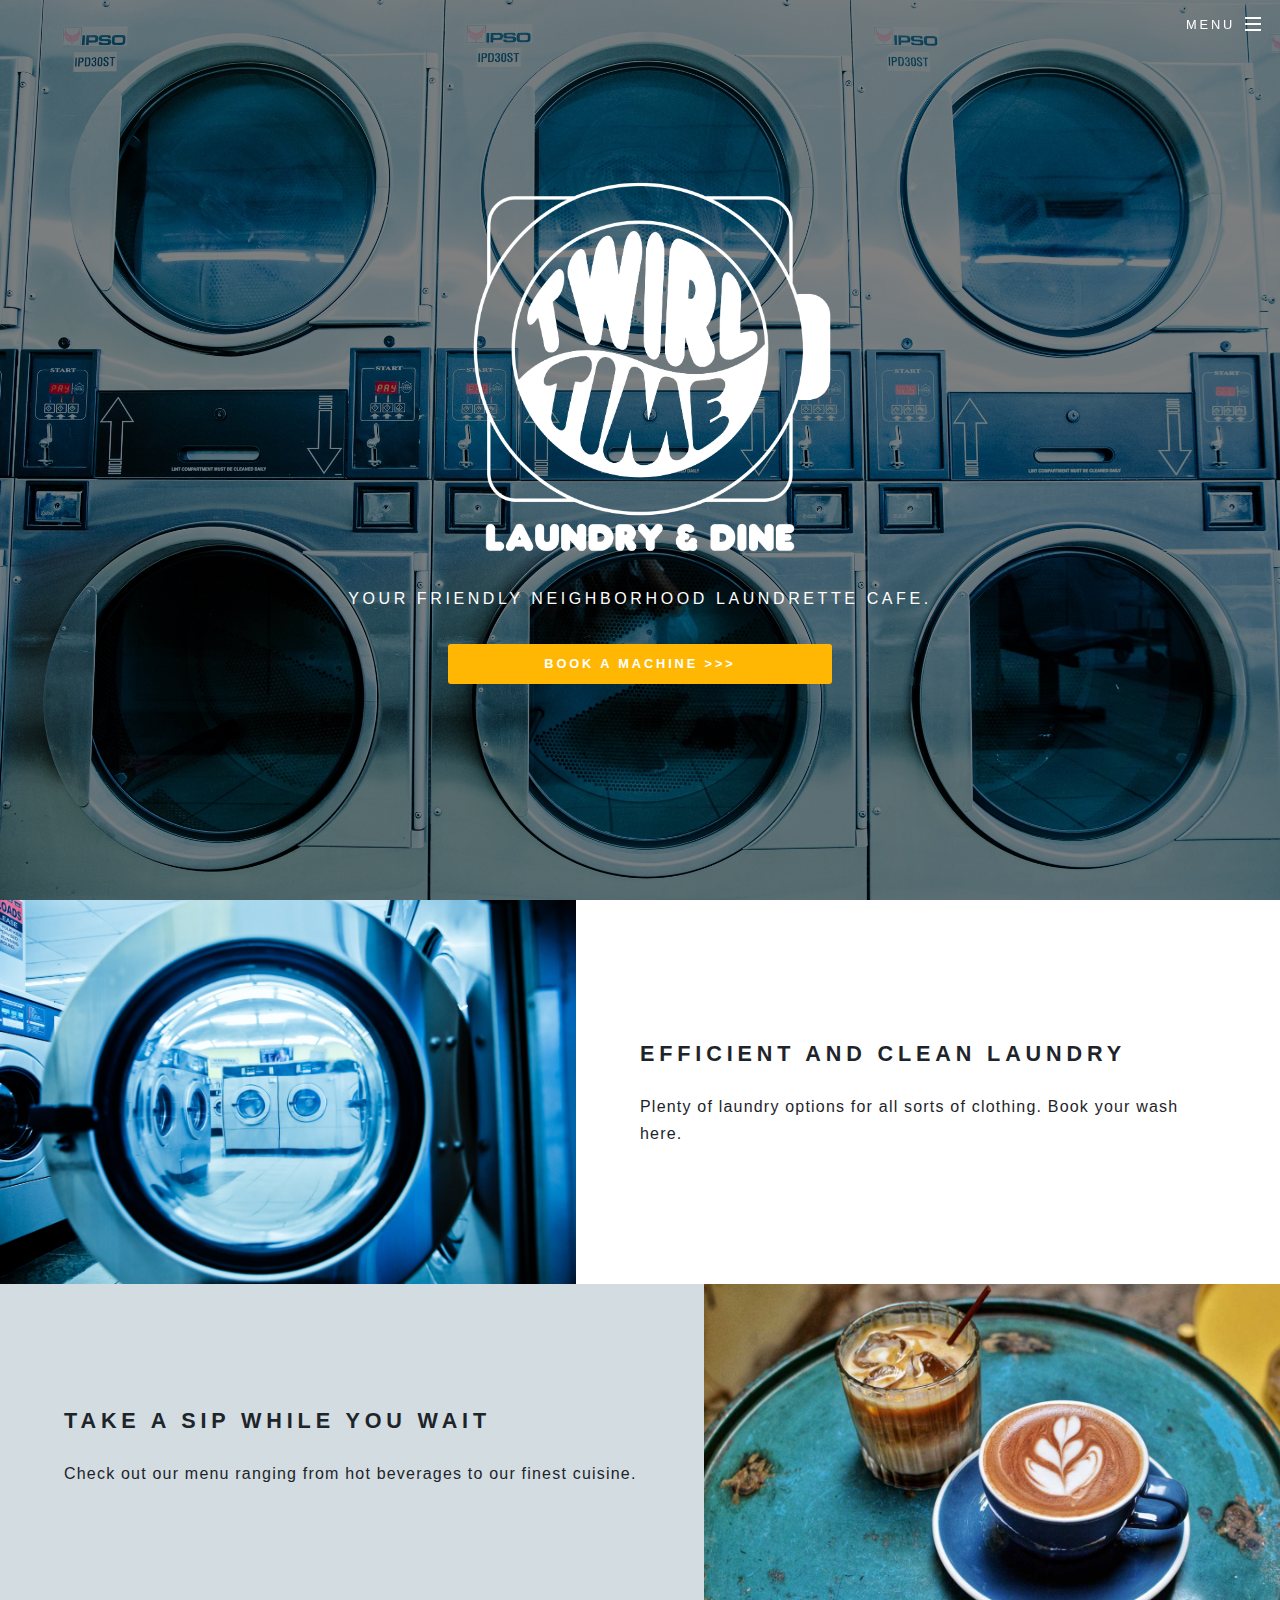
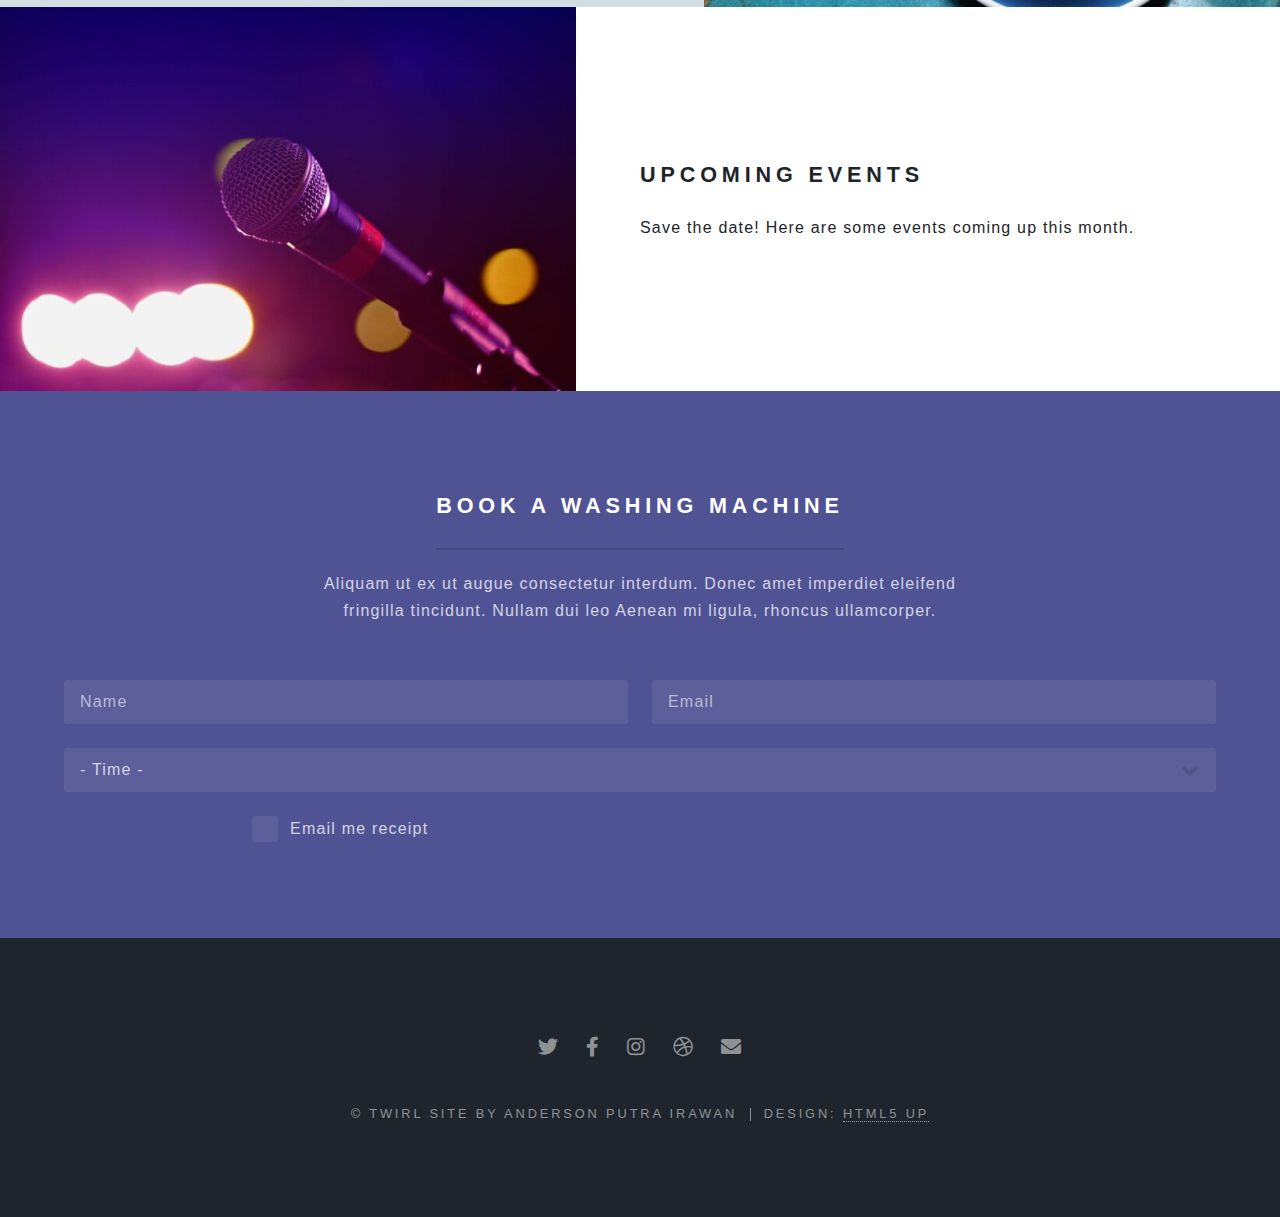
==== index.html @ 22386a46 "update 28 feb" ====
<!DOCTYPE HTML>
<!--
	Spectral by HTML5 UP
	html5up.net | @ajlkn
	Free for personal and commercial use under the CCA 3.0 license (html5up.net/license)
-->
<html>
	<head>
		<title>Twirl Time</title>
		<meta charset="utf-8" />
		<meta name="viewport" content="width=device-width, initial-scale=1, user-scalable=no" />
		<link rel="stylesheet" href="assets/css/main.css" />
		<noscript><link rel="stylesheet" href="assets/css/noscript.css" /></noscript>
	</head>
	<body class="landing is-preload">

		<!-- Page Wrapper -->
			<div id="page-wrapper">
				<!-- Header -->
					<header id="header" class="alt">
						<h1><a href="index.html">Twirl Time</a></h1>
						<nav id="nav">
							<ul>
								<li class="special">
									<a href="#menu" class="menuToggle"><span>Menu</span></a>
									<div id="menu">
										<ul>
											<li><a href="index.html">Home</a></li>
											<li><a href="generic.html">Generic</a></li>
											<li><a href="elements.html">Elements</a></li>
											<li><a href="#">Sign Up</a></li>
											<li><a href="#">Log In</a></li>
										</ul>
									</div>
								</li>
							</ul>
						</nav>
					</header>

				<!-- Banner -->
					<section id="banner">

						
							<img src="images/WhiteLogo.png" target="blank" width="30%" class="whitelogo">
							<br>
						
						<div class="inner">
							<!-- <h2>Twirl Time</h2> -->
							<p>Your friendly neighborhood laundrette cafe.</p>

							<a href="#" class="button primary fit">Book a Machine >>></a>
							<ul class="actions special">
								
							</ul>
						</div>
						<!--<a href="#one" class="more scrolly">Start Washing!</a>-->
					</section>

				<!-- One -->
					<!--<section id="one" class="wrapper style1 special">
						<div class="inner">
							<header class="major">
								<h2>Arcu aliquet vel lobortis ata nisl<br />
								eget augue amet aliquet nisl cep donec</h2>
								<p>Aliquam ut ex ut augue consectetur interdum. Donec amet imperdiet eleifend<br />
								fringilla tincidunt. Nullam dui leo Aenean mi ligula, rhoncus ullamcorper.</p>
							</header>
							<ul class="icons major">
								<li><span class="icon fa-gem major style1"><span class="label">Lorem</span></span></li>
								<li><span class="icon fa-heart major style2"><span class="label">Ipsum</span></span></li>
								<li><span class="icon solid fa-code major style3"><span class="label">Dolor</span></span></li>
							</ul>
						</div>
					</section>-->

				<!-- Two - Types of Services-->
					<section id="two" class="wrapper alt style2">
						<section class="spotlight">
							<div class="image"><img src="images/laundry_close.jpg" width="30%" height="30%" alt="" /></div><div class="content">
								<h2 class="middle-section">Efficient And Clean Laundry </h2>
								<p class="middle-section">Plenty of laundry options for all sorts of clothing. Book your wash here.</p>
							</div>
						</section>
						<section class="spotlight">
							<div class="image"><img src="images/coffee.jpeg" width="30%" height="30%" alt="" /></div><div class="content">
								<h2 class="middle-section">Take A Sip While You Wait</h2>
								<p class="middle-section">Check out our menu ranging from hot beverages to our finest cuisine.</p>
							</div>
						</section>
						<section class="spotlight">
							<div class="image"><img src="images/upcoming_events.jpeg" alt="" /></div><div class="content">
								<h2 class="middle-section">Upcoming Events</h2>
								<p class="middle-section">Save the date! Here are some events coming up this month.</p>
							</div>
						</section>
					</section>

				<!-- Three -->
					<section id="three" class="wrapper style3 special">
						<div class="inner">
							<header class="major">
								<h2>Book a washing machine</h2>
								<p>Aliquam ut ex ut augue consectetur interdum. Donec amet imperdiet eleifend<br />
								fringilla tincidunt. Nullam dui leo Aenean mi ligula, rhoncus ullamcorper.</p>
							</header>
							<!--<ul class="features">
								<li class="icon fa-paper-plane">
									<h3>Arcu accumsan</h3>
									<p>Augue consectetur sed interdum imperdiet et ipsum. Mauris lorem tincidunt nullam amet leo Aenean ligula consequat consequat.</p>
								</li>
								<li class="icon solid fa-laptop">
									<h3>Ac Augue Eget</h3>
									<p>Augue consectetur sed interdum imperdiet et ipsum. Mauris lorem tincidunt nullam amet leo Aenean ligula consequat consequat.</p>
								</li>
								<li class="icon solid fa-code">
									<h3>Mus Scelerisque</h3>
									<p>Augue consectetur sed interdum imperdiet et ipsum. Mauris lorem tincidunt nullam amet leo Aenean ligula consequat consequat.</p>
								</li>
								<li class="icon solid fa-headphones-alt">
									<h3>Mauris Imperdiet</h3>
									<p>Augue consectetur sed interdum imperdiet et ipsum. Mauris lorem tincidunt nullam amet leo Aenean ligula consequat consequat.</p>
								</li>
								<li class="icon fa-heart">
									<h3>Aenean Primis</h3>
									<p>Augue consectetur sed interdum imperdiet et ipsum. Mauris lorem tincidunt nullam amet leo Aenean ligula consequat consequat.</p>
								</li>
								<li class="icon fa-flag">
									<h3>Tortor Ut</h3>
									<p>Augue consectetur sed interdum imperdiet et ipsum. Mauris lorem tincidunt nullam amet leo Aenean ligula consequat consequat.</p>
								</li>
							</ul>-->

							<form method="post" action="#">
								<div class="row gtr-uniform">
									<div class="col-6 col-12-xsmall">
										<input type="text" name="demo-name" id="demo-name" value="" placeholder="Name" />
									</div>
									<div class="col-6 col-12-xsmall">
										<input type="email" name="demo-email" id="demo-email" value="" placeholder="Email" />
									</div>
									<div class="col-12">
										<select name="demo-category" id="demo-category">
											<option value="">- Time -</option>
											<option value="1">06.00	- 07.00</option>
											<option value="1">07.00	- 08.00</option>
											<option value="1">08.00	- 09.00</option>
											<option value="1">09.00	- 10.00</option>
											<option value="1">10.00	- 11.00</option>
											<option value="1">11.00	- 12.00</option>
											<option value="1">12.00	- 13.00</option>
											<option value="1">13.00	- 14.00</option>
											<option value="1">14.00	- 15.00</option>
											<option value="1">15.00	- 16.00</option>
											<option value="1">16.00	- 17.00</option>
											<option value="1">17.00	- 18.00</option>
										</select>
									</div>
									<div class="col-6 col-12-small">
										<input type="checkbox" id="demo-copy" name="demo-copy">
										<label for="demo-copy">Email me receipt</label>
									</div>
								</div>
							</form>
							

						</div>

						
					</section>

					

				<!-- CTA -->
					<!-- <section id="cta" class="wrapper style4">
						<div class="inner">
							<header>
								<h2>Arcue ut vel commodo</h2>
								<p>Aliquam ut ex ut augue consectetur interdum endrerit imperdiet amet eleifend fringilla.</p>
							</header>
							<ul class="actions stacked">
								<li><a href="#" class="button fit primary">Activate</a></li>
								<li><a href="#" class="button fit">Learn More</a></li>
							</ul>
						</div>
					</section> -->

				<!-- Footer -->
					<footer id="footer">
						<ul class="icons">
							<li><a href="#" class="icon brands fa-twitter"><span class="label">Twitter</span></a></li>
							<li><a href="#" class="icon brands fa-facebook-f"><span class="label">Facebook</span></a></li>
							<li><a href="#" class="icon brands fa-instagram"><span class="label">Instagram</span></a></li>
							<li><a href="#" class="icon brands fa-dribbble"><span class="label">Dribbble</span></a></li>
							<li><a href="#" class="icon solid fa-envelope"><span class="label">Email</span></a></li>
						</ul>
						<ul class="copyright">
							<li>&copy; Twirl Site by Anderson Putra Irawan</li><li>Design: <a href="http://html5up.net">HTML5 UP</a></li>
						</ul>
					</footer>

			</div>

		<!-- Scripts -->
			<script src="assets/js/jquery.min.js"></script>
			<script src="assets/js/jquery.scrollex.min.js"></script>
			<script src="assets/js/jquery.scrolly.min.js"></script>
			<script src="assets/js/browser.min.js"></script>
			<script src="assets/js/breakpoints.min.js"></script>
			<script src="assets/js/util.js"></script>
			<script src="assets/js/main.js"></script>

	</body>
</html>
---- assets/css/main.css ----
@import url(fontawesome-all.min.css);
@import url("https://fonts.googleapis.com/css?family=Open+Sans:400,400italic,600,600italic,800,800italic");

/*
	Spectral by HTML5 UP
	html5up.net | @ajlkn
	Free for personal and commercial use under the CCA 3.0 license (html5up.net/license)
*/

html, body, div, span, applet, object,
iframe, h1, h2, h3, h4, h5, h6, p, blockquote,
pre, a, abbr, acronym, address, big, cite,
code, del, dfn, em, img, ins, kbd, q, s, samp,
small, strike, strong, sub, sup, tt, var, b,
u, i, center, dl, dt, dd, ol, ul, li, fieldset,
form, label, legend, table, caption, tbody,
tfoot, thead, tr, th, td, article, aside,
canvas, details, embed, figure, figcaption,
footer, header, hgroup, menu, nav, output, ruby,
section, summary, time, mark, audio, video {
	margin: 0;
	padding: 0;
	border: 0;
	font-size: 100%;
	font: inherit;
	vertical-align: baseline;}

article, aside, details, figcaption, figure,
footer, header, hgroup, menu, nav, section {
	display: block;}

body {
	line-height: 1;
}

ol, ul {
	list-style: none;
}

blockquote, q {
	quotes: none;
}

	blockquote:before, blockquote:after, q:before, q:after {
		content: '';
		content: none;
	}

table {
	border-collapse: collapse;
	border-spacing: 0;
}

body {
	-webkit-text-size-adjust: none;
}

mark {
	background-color: transparent;
	color: inherit;
}

input::-moz-focus-inner {
	border: 0;
	padding: 0;
}

input, select, textarea {
	-moz-appearance: none;
	-webkit-appearance: none;
	-ms-appearance: none;
	appearance: none;
}

/* Basic */

	@-ms-viewport {
		width: device-width;
	}

	html {
		box-sizing: border-box;
	}

	*, *:before, *:after {
		box-sizing: inherit;
	}

	body {
		background: #2e3842;
	}

		body.is-preload *, body.is-preload *:before, body.is-preload *:after {
			-moz-animation: none !important;
			-webkit-animation: none !important;
			-ms-animation: none !important;
			animation: none !important;
			-moz-transition: none !important;
			-webkit-transition: none !important;
			-ms-transition: none !important;
			transition: none !important;
		}

	@font-face {	
		src: url("../webfonts/Quicksand-Semibold.ttf");
		font-family: MyWebFont;
	}

	body, input, select, textarea {
		color: #fff;
		font-family: MyWebFont, 'Trebuchet MS', 'Lucida Sans Unicode', 'Lucida Grande', 'Lucida Sans', Arial, sans-serif;
		font-size: 15pt;
		font-weight: normal;
    	font-style: normal;
		letter-spacing: 0.075em;
		line-height: 1.65em;
	}

		@media screen and (max-width: 1680px) {

			body, input, select, textarea {
				font-size: 13pt;
			}

		}

		@media screen and (max-width: 1280px) {

			body, input, select, textarea {
				font-size: 12pt;
			}

		}

		@media screen and (max-width: 736px) {

			body, input, select, textarea {
				font-size: 11pt;
				letter-spacing: 0.0375em;
			}

		}

	a {
		-moz-transition: color 0.2s ease, border-bottom-color 0.2s ease;
		-webkit-transition: color 0.2s ease, border-bottom-color 0.2s ease;
		-ms-transition: color 0.2s ease, border-bottom-color 0.2s ease;
		transition: color 0.2s ease, border-bottom-color 0.2s ease;
		border-bottom: dotted 1px;
		color: inherit;
		text-decoration: none;
	}

		a:hover {
			border-bottom-color: transparent;
		}

	strong, b {
		color: #fff;
		font-weight: 600;
	}

	em, i {
		font-style: italic;
	}

	p {
		margin: 0 0 2em 0;
	}

	h1, h2, h3, h4, h5, h6 {
		color: #fff;
		font-weight: 800;
		letter-spacing: 0.225em;
		line-height: 1em;
		margin: 0 0 1em 0;
		text-transform: uppercase;
	}

		h1 a, h2 a, h3 a, h4 a, h5 a, h6 a {
			color: inherit;
			text-decoration: none;
		}

	h2 {
		font-size: 1.35em;
		line-height: 1.75em;
	}

		@media screen and (max-width: 736px) {

			h2 {
				font-size: 1.1em;
				line-height: 1.65em;
			}

		}

	h3 {
		font-size: 1.15em;
		line-height: 1.75em;
	}

		@media screen and (max-width: 736px) {

			h3 {
				font-size: 1em;
				line-height: 1.65em;
			}

		}

	h4 {
		font-size: 1em;
		line-height: 1.5em;
	}

	h5 {
		font-size: 0.8em;
		line-height: 1.5em;
	}

	h6 {
		font-size: 0.7em;
		line-height: 1.5em;
	}

	sub {
		font-size: 0.8em;
		position: relative;
		top: 0.5em;
	}

	sup {
		font-size: 0.8em;
		position: relative;
		top: -0.5em;
	}

	hr {
		border: 0;
		border-bottom: solid 2px #fff;
		margin: 3em 0;
	}

		hr.major {
			margin: 4.5em 0;
		}

	blockquote {
		border-left: solid 4px #fff;
		font-style: italic;
		margin: 0 0 2em 0;
		padding: 0.5em 0 0.5em 2em;
	}

	code {
		background: rgba(144, 144, 144, 0.25);
		border-radius: 3px;
		font-family: "Courier New", monospace;
		font-size: 0.9em;
		letter-spacing: 0;
		margin: 0 0.25em;
		padding: 0.25em 0.65em;
	}

	pre {
		-webkit-overflow-scrolling: touch;
		font-family: "Courier New", monospace;
		font-size: 0.9em;
		margin: 0 0 2em 0;
	}

		pre code {
			display: block;
			line-height: 1.75em;
			padding: 1em 1.5em;
			overflow-x: auto;
		}

	.align-left {
		text-align: left;
	}

	.align-center {
		text-align: center;
	}

	.align-right {
		text-align: right;
	}

/* Row */

	.row {
		display: flex;
		flex-wrap: wrap;
		box-sizing: border-box;
		align-items: stretch;
	}

		.row > * {
			box-sizing: border-box;
		}

		.row.gtr-uniform > * > :last-child {
			margin-bottom: 0;
		}

		.row.aln-left {
			justify-content: flex-start;
		}

		.row.aln-center {
			justify-content: center;
		}

		.row.aln-right {
			justify-content: flex-end;
		}

		.row.aln-top {
			align-items: flex-start;
		}

		.row.aln-middle {
			align-items: center;
		}

		.row.aln-bottom {
			align-items: flex-end;
		}

		.row > .imp {
			order: -1;
		}

		.row > .col-1 {
			width: 8.33333%;
		}

		.row > .off-1 {
			margin-left: 8.33333%;
		}

		.row > .col-2 {
			width: 16.66667%;
		}

		.row > .off-2 {
			margin-left: 16.66667%;
		}

		.row > .col-3 {
			width: 25%;
		}

		.row > .off-3 {
			margin-left: 25%;
		}

		.row > .col-4 {
			width: 33.33333%;
		}

		.row > .off-4 {
			margin-left: 33.33333%;
		}

		.row > .col-5 {
			width: 41.66667%;
		}

		.row > .off-5 {
			margin-left: 41.66667%;
		}

		.row > .col-6 {
			width: 50%;
		}

		.row > .off-6 {
			margin-left: 50%;
		}

		.row > .col-7 {
			width: 58.33333%;
		}

		.row > .off-7 {
			margin-left: 58.33333%;
		}

		.row > .col-8 {
			width: 66.66667%;
		}

		.row > .off-8 {
			margin-left: 66.66667%;
		}

		.row > .col-9 {
			width: 75%;
		}

		.row > .off-9 {
			margin-left: 75%;
		}

		.row > .col-10 {
			width: 83.33333%;
		}

		.row > .off-10 {
			margin-left: 83.33333%;
		}

		.row > .col-11 {
			width: 91.66667%;
		}

		.row > .off-11 {
			margin-left: 91.66667%;
		}

		.row > .col-12 {
			width: 100%;
		}

		.row > .off-12 {
			margin-left: 100%;
		}

		.row.gtr-0 {
			margin-top: 0;
			margin-left: 0em;
		}

			.row.gtr-0 > * {
				padding: 0 0 0 0em;
			}

			.row.gtr-0.gtr-uniform {
				margin-top: 0em;
			}

				.row.gtr-0.gtr-uniform > * {
					padding-top: 0em;
				}

		.row.gtr-25 {
			margin-top: 0;
			margin-left: -0.375em;
		}

			.row.gtr-25 > * {
				padding: 0 0 0 0.375em;
			}

			.row.gtr-25.gtr-uniform {
				margin-top: -0.375em;
			}

				.row.gtr-25.gtr-uniform > * {
					padding-top: 0.375em;
				}

		.row.gtr-50 {
			margin-top: 0;
			margin-left: -0.75em;
		}

			.row.gtr-50 > * {
				padding: 0 0 0 0.75em;
			}

			.row.gtr-50.gtr-uniform {
				margin-top: -0.75em;
			}

				.row.gtr-50.gtr-uniform > * {
					padding-top: 0.75em;
				}

		.row {
			margin-top: 0;
			margin-left: -1.5em;
		}

			.row > * {
				padding: 0 0 0 1.5em;
			}

			.row.gtr-uniform {
				margin-top: -1.5em;
			}

				.row.gtr-uniform > * {
					padding-top: 1.5em;
				}

		.row.gtr-150 {
			margin-top: 0;
			margin-left: -2.25em;
		}

			.row.gtr-150 > * {
				padding: 0 0 0 2.25em;
			}

			.row.gtr-150.gtr-uniform {
				margin-top: -2.25em;
			}

				.row.gtr-150.gtr-uniform > * {
					padding-top: 2.25em;
				}

		.row.gtr-200 {
			margin-top: 0;
			margin-left: -3em;
		}

			.row.gtr-200 > * {
				padding: 0 0 0 3em;
			}

			.row.gtr-200.gtr-uniform {
				margin-top: -3em;
			}

				.row.gtr-200.gtr-uniform > * {
					padding-top: 3em;
				}

		@media screen and (max-width: 1680px) {

			.row {
				display: flex;
				flex-wrap: wrap;
				box-sizing: border-box;
				align-items: stretch;
			}

				.row > * {
					box-sizing: border-box;
				}

				.row.gtr-uniform > * > :last-child {
					margin-bottom: 0;
				}

				.row.aln-left {
					justify-content: flex-start;
				}

				.row.aln-center {
					justify-content: center;
				}

				.row.aln-right {
					justify-content: flex-end;
				}

				.row.aln-top {
					align-items: flex-start;
				}

				.row.aln-middle {
					align-items: center;
				}

				.row.aln-bottom {
					align-items: flex-end;
				}

				.row > .imp-xlarge {
					order: -1;
				}

				.row > .col-1-xlarge {
					width: 8.33333%;
				}

				.row > .off-1-xlarge {
					margin-left: 8.33333%;
				}

				.row > .col-2-xlarge {
					width: 16.66667%;
				}

				.row > .off-2-xlarge {
					margin-left: 16.66667%;
				}

				.row > .col-3-xlarge {
					width: 25%;
				}

				.row > .off-3-xlarge {
					margin-left: 25%;
				}

				.row > .col-4-xlarge {
					width: 33.33333%;
				}

				.row > .off-4-xlarge {
					margin-left: 33.33333%;
				}

				.row > .col-5-xlarge {
					width: 41.66667%;
				}

				.row > .off-5-xlarge {
					margin-left: 41.66667%;
				}

				.row > .col-6-xlarge {
					width: 50%;
				}

				.row > .off-6-xlarge {
					margin-left: 50%;
				}

				.row > .col-7-xlarge {
					width: 58.33333%;
				}

				.row > .off-7-xlarge {
					margin-left: 58.33333%;
				}

				.row > .col-8-xlarge {
					width: 66.66667%;
				}

				.row > .off-8-xlarge {
					margin-left: 66.66667%;
				}

				.row > .col-9-xlarge {
					width: 75%;
				}

				.row > .off-9-xlarge {
					margin-left: 75%;
				}

				.row > .col-10-xlarge {
					width: 83.33333%;
				}

				.row > .off-10-xlarge {
					margin-left: 83.33333%;
				}

				.row > .col-11-xlarge {
					width: 91.66667%;
				}

				.row > .off-11-xlarge {
					margin-left: 91.66667%;
				}

				.row > .col-12-xlarge {
					width: 100%;
				}

				.row > .off-12-xlarge {
					margin-left: 100%;
				}

				.row.gtr-0 {
					margin-top: 0;
					margin-left: 0em;
				}

					.row.gtr-0 > * {
						padding: 0 0 0 0em;
					}

					.row.gtr-0.gtr-uniform {
						margin-top: 0em;
					}

						.row.gtr-0.gtr-uniform > * {
							padding-top: 0em;
						}

				.row.gtr-25 {
					margin-top: 0;
					margin-left: -0.375em;
				}

					.row.gtr-25 > * {
						padding: 0 0 0 0.375em;
					}

					.row.gtr-25.gtr-uniform {
						margin-top: -0.375em;
					}

						.row.gtr-25.gtr-uniform > * {
							padding-top: 0.375em;
						}

				.row.gtr-50 {
					margin-top: 0;
					margin-left: -0.75em;
				}

					.row.gtr-50 > * {
						padding: 0 0 0 0.75em;
					}

					.row.gtr-50.gtr-uniform {
						margin-top: -0.75em;
					}

						.row.gtr-50.gtr-uniform > * {
							padding-top: 0.75em;
						}

				.row {
					margin-top: 0;
					margin-left: -1.5em;
				}

					.row > * {
						padding: 0 0 0 1.5em;
					}

					.row.gtr-uniform {
						margin-top: -1.5em;
					}

						.row.gtr-uniform > * {
							padding-top: 1.5em;
						}

				.row.gtr-150 {
					margin-top: 0;
					margin-left: -2.25em;
				}

					.row.gtr-150 > * {
						padding: 0 0 0 2.25em;
					}

					.row.gtr-150.gtr-uniform {
						margin-top: -2.25em;
					}

						.row.gtr-150.gtr-uniform > * {
							padding-top: 2.25em;
						}

				.row.gtr-200 {
					margin-top: 0;
					margin-left: -3em;
				}

					.row.gtr-200 > * {
						padding: 0 0 0 3em;
					}

					.row.gtr-200.gtr-uniform {
						margin-top: -3em;
					}

						.row.gtr-200.gtr-uniform > * {
							padding-top: 3em;
						}

		}

		@media screen and (max-width: 1280px) {

			.row {
				display: flex;
				flex-wrap: wrap;
				box-sizing: border-box;
				align-items: stretch;
			}

				.row > * {
					box-sizing: border-box;
				}

				.row.gtr-uniform > * > :last-child {
					margin-bottom: 0;
				}

				.row.aln-left {
					justify-content: flex-start;
				}

				.row.aln-center {
					justify-content: center;
				}

				.row.aln-right {
					justify-content: flex-end;
				}

				.row.aln-top {
					align-items: flex-start;
				}

				.row.aln-middle {
					align-items: center;
				}

				.row.aln-bottom {
					align-items: flex-end;
				}

				.row > .imp-large {
					order: -1;
				}

				.row > .col-1-large {
					width: 8.33333%;
				}

				.row > .off-1-large {
					margin-left: 8.33333%;
				}

				.row > .col-2-large {
					width: 16.66667%;
				}

				.row > .off-2-large {
					margin-left: 16.66667%;
				}

				.row > .col-3-large {
					width: 25%;
				}

				.row > .off-3-large {
					margin-left: 25%;
				}

				.row > .col-4-large {
					width: 33.33333%;
				}

				.row > .off-4-large {
					margin-left: 33.33333%;
				}

				.row > .col-5-large {
					width: 41.66667%;
				}

				.row > .off-5-large {
					margin-left: 41.66667%;
				}

				.row > .col-6-large {
					width: 50%;
				}

				.row > .off-6-large {
					margin-left: 50%;
				}

				.row > .col-7-large {
					width: 58.33333%;
				}

				.row > .off-7-large {
					margin-left: 58.33333%;
				}

				.row > .col-8-large {
					width: 66.66667%;
				}

				.row > .off-8-large {
					margin-left: 66.66667%;
				}

				.row > .col-9-large {
					width: 75%;
				}

				.row > .off-9-large {
					margin-left: 75%;
				}

				.row > .col-10-large {
					width: 83.33333%;
				}

				.row > .off-10-large {
					margin-left: 83.33333%;
				}

				.row > .col-11-large {
					width: 91.66667%;
				}

				.row > .off-11-large {
					margin-left: 91.66667%;
				}

				.row > .col-12-large {
					width: 100%;
				}

				.row > .off-12-large {
					margin-left: 100%;
				}

				.row.gtr-0 {
					margin-top: 0;
					margin-left: 0em;
				}

					.row.gtr-0 > * {
						padding: 0 0 0 0em;
					}

					.row.gtr-0.gtr-uniform {
						margin-top: 0em;
					}

						.row.gtr-0.gtr-uniform > * {
							padding-top: 0em;
						}

				.row.gtr-25 {
					margin-top: 0;
					margin-left: -0.375em;
				}

					.row.gtr-25 > * {
						padding: 0 0 0 0.375em;
					}

					.row.gtr-25.gtr-uniform {
						margin-top: -0.375em;
					}

						.row.gtr-25.gtr-uniform > * {
							padding-top: 0.375em;
						}

				.row.gtr-50 {
					margin-top: 0;
					margin-left: -0.75em;
				}

					.row.gtr-50 > * {
						padding: 0 0 0 0.75em;
					}

					.row.gtr-50.gtr-uniform {
						margin-top: -0.75em;
					}

						.row.gtr-50.gtr-uniform > * {
							padding-top: 0.75em;
						}

				.row {
					margin-top: 0;
					margin-left: -1.5em;
				}

					.row > * {
						padding: 0 0 0 1.5em;
					}

					.row.gtr-uniform {
						margin-top: -1.5em;
					}

						.row.gtr-uniform > * {
							padding-top: 1.5em;
						}

				.row.gtr-150 {
					margin-top: 0;
					margin-left: -2.25em;
				}

					.row.gtr-150 > * {
						padding: 0 0 0 2.25em;
					}

					.row.gtr-150.gtr-uniform {
						margin-top: -2.25em;
					}

						.row.gtr-150.gtr-uniform > * {
							padding-top: 2.25em;
						}

				.row.gtr-200 {
					margin-top: 0;
					margin-left: -3em;
				}

					.row.gtr-200 > * {
						padding: 0 0 0 3em;
					}

					.row.gtr-200.gtr-uniform {
						margin-top: -3em;
					}

						.row.gtr-200.gtr-uniform > * {
							padding-top: 3em;
						}

		}

		@media screen and (max-width: 980px) {

			.row {
				display: flex;
				flex-wrap: wrap;
				box-sizing: border-box;
				align-items: stretch;
			}

				.row > * {
					box-sizing: border-box;
				}

				.row.gtr-uniform > * > :last-child {
					margin-bottom: 0;
				}

				.row.aln-left {
					justify-content: flex-start;
				}

				.row.aln-center {
					justify-content: center;
				}

				.row.aln-right {
					justify-content: flex-end;
				}

				.row.aln-top {
					align-items: flex-start;
				}

				.row.aln-middle {
					align-items: center;
				}

				.row.aln-bottom {
					align-items: flex-end;
				}

				.row > .imp-medium {
					order: -1;
				}

				.row > .col-1-medium {
					width: 8.33333%;
				}

				.row > .off-1-medium {
					margin-left: 8.33333%;
				}

				.row > .col-2-medium {
					width: 16.66667%;
				}

				.row > .off-2-medium {
					margin-left: 16.66667%;
				}

				.row > .col-3-medium {
					width: 25%;
				}

				.row > .off-3-medium {
					margin-left: 25%;
				}

				.row > .col-4-medium {
					width: 33.33333%;
				}

				.row > .off-4-medium {
					margin-left: 33.33333%;
				}

				.row > .col-5-medium {
					width: 41.66667%;
				}

				.row > .off-5-medium {
					margin-left: 41.66667%;
				}

				.row > .col-6-medium {
					width: 50%;
				}

				.row > .off-6-medium {
					margin-left: 50%;
				}

				.row > .col-7-medium {
					width: 58.33333%;
				}

				.row > .off-7-medium {
					margin-left: 58.33333%;
				}

				.row > .col-8-medium {
					width: 66.66667%;
				}

				.row > .off-8-medium {
					margin-left: 66.66667%;
				}

				.row > .col-9-medium {
					width: 75%;
				}

				.row > .off-9-medium {
					margin-left: 75%;
				}

				.row > .col-10-medium {
					width: 83.33333%;
				}

				.row > .off-10-medium {
					margin-left: 83.33333%;
				}

				.row > .col-11-medium {
					width: 91.66667%;
				}

				.row > .off-11-medium {
					margin-left: 91.66667%;
				}

				.row > .col-12-medium {
					width: 100%;
				}

				.row > .off-12-medium {
					margin-left: 100%;
				}

				.row.gtr-0 {
					margin-top: 0;
					margin-left: 0em;
				}

					.row.gtr-0 > * {
						padding: 0 0 0 0em;
					}

					.row.gtr-0.gtr-uniform {
						margin-top: 0em;
					}

						.row.gtr-0.gtr-uniform > * {
							padding-top: 0em;
						}

				.row.gtr-25 {
					margin-top: 0;
					margin-left: -0.375em;
				}

					.row.gtr-25 > * {
						padding: 0 0 0 0.375em;
					}

					.row.gtr-25.gtr-uniform {
						margin-top: -0.375em;
					}

						.row.gtr-25.gtr-uniform > * {
							padding-top: 0.375em;
						}

				.row.gtr-50 {
					margin-top: 0;
					margin-left: -0.75em;
				}

					.row.gtr-50 > * {
						padding: 0 0 0 0.75em;
					}

					.row.gtr-50.gtr-uniform {
						margin-top: -0.75em;
					}

						.row.gtr-50.gtr-uniform > * {
							padding-top: 0.75em;
						}

				.row {
					margin-top: 0;
					margin-left: -1.5em;
				}

					.row > * {
						padding: 0 0 0 1.5em;
					}

					.row.gtr-uniform {
						margin-top: -1.5em;
					}

						.row.gtr-uniform > * {
							padding-top: 1.5em;
						}

				.row.gtr-150 {
					margin-top: 0;
					margin-left: -2.25em;
				}

					.row.gtr-150 > * {
						padding: 0 0 0 2.25em;
					}

					.row.gtr-150.gtr-uniform {
						margin-top: -2.25em;
					}

						.row.gtr-150.gtr-uniform > * {
							padding-top: 2.25em;
						}

				.row.gtr-200 {
					margin-top: 0;
					margin-left: -3em;
				}

					.row.gtr-200 > * {
						padding: 0 0 0 3em;
					}

					.row.gtr-200.gtr-uniform {
						margin-top: -3em;
					}

						.row.gtr-200.gtr-uniform > * {
							padding-top: 3em;
						}

		}

		@media screen and (max-width: 736px) {

			.row {
				display: flex;
				flex-wrap: wrap;
				box-sizing: border-box;
				align-items: stretch;
			}

				.row > * {
					box-sizing: border-box;
				}

				.row.gtr-uniform > * > :last-child {
					margin-bottom: 0;
				}

				.row.aln-left {
					justify-content: flex-start;
				}

				.row.aln-center {
					justify-content: center;
				}

				.row.aln-right {
					justify-content: flex-end;
				}

				.row.aln-top {
					align-items: flex-start;
				}

				.row.aln-middle {
					align-items: center;
				}

				.row.aln-bottom {
					align-items: flex-end;
				}

				.row > .imp-small {
					order: -1;
				}

				.row > .col-1-small {
					width: 8.33333%;
				}

				.row > .off-1-small {
					margin-left: 8.33333%;
				}

				.row > .col-2-small {
					width: 16.66667%;
				}

				.row > .off-2-small {
					margin-left: 16.66667%;
				}

				.row > .col-3-small {
					width: 25%;
				}

				.row > .off-3-small {
					margin-left: 25%;
				}

				.row > .col-4-small {
					width: 33.33333%;
				}

				.row > .off-4-small {
					margin-left: 33.33333%;
				}

				.row > .col-5-small {
					width: 41.66667%;
				}

				.row > .off-5-small {
					margin-left: 41.66667%;
				}

				.row > .col-6-small {
					width: 50%;
				}

				.row > .off-6-small {
					margin-left: 50%;
				}

				.row > .col-7-small {
					width: 58.33333%;
				}

				.row > .off-7-small {
					margin-left: 58.33333%;
				}

				.row > .col-8-small {
					width: 66.66667%;
				}

				.row > .off-8-small {
					margin-left: 66.66667%;
				}

				.row > .col-9-small {
					width: 75%;
				}

				.row > .off-9-small {
					margin-left: 75%;
				}

				.row > .col-10-small {
					width: 83.33333%;
				}

				.row > .off-10-small {
					margin-left: 83.33333%;
				}

				.row > .col-11-small {
					width: 91.66667%;
				}

				.row > .off-11-small {
					margin-left: 91.66667%;
				}

				.row > .col-12-small {
					width: 100%;
				}

				.row > .off-12-small {
					margin-left: 100%;
				}

				.row.gtr-0 {
					margin-top: 0;
					margin-left: 0em;
				}

					.row.gtr-0 > * {
						padding: 0 0 0 0em;
					}

					.row.gtr-0.gtr-uniform {
						margin-top: 0em;
					}

						.row.gtr-0.gtr-uniform > * {
							padding-top: 0em;
						}

				.row.gtr-25 {
					margin-top: 0;
					margin-left: -0.375em;
				}

					.row.gtr-25 > * {
						padding: 0 0 0 0.375em;
					}

					.row.gtr-25.gtr-uniform {
						margin-top: -0.375em;
					}

						.row.gtr-25.gtr-uniform > * {
							padding-top: 0.375em;
						}

				.row.gtr-50 {
					margin-top: 0;
					margin-left: -0.75em;
				}

					.row.gtr-50 > * {
						padding: 0 0 0 0.75em;
					}

					.row.gtr-50.gtr-uniform {
						margin-top: -0.75em;
					}

						.row.gtr-50.gtr-uniform > * {
							padding-top: 0.75em;
						}

				.row {
					margin-top: 0;
					margin-left: -1.5em;
				}

					.row > * {
						padding: 0 0 0 1.5em;
					}

					.row.gtr-uniform {
						margin-top: -1.5em;
					}

						.row.gtr-uniform > * {
							padding-top: 1.5em;
						}

				.row.gtr-150 {
					margin-top: 0;
					margin-left: -2.25em;
				}

					.row.gtr-150 > * {
						padding: 0 0 0 2.25em;
					}

					.row.gtr-150.gtr-uniform {
						margin-top: -2.25em;
					}

						.row.gtr-150.gtr-uniform > * {
							padding-top: 2.25em;
						}

				.row.gtr-200 {
					margin-top: 0;
					margin-left: -3em;
				}

					.row.gtr-200 > * {
						padding: 0 0 0 3em;
					}

					.row.gtr-200.gtr-uniform {
						margin-top: -3em;
					}

						.row.gtr-200.gtr-uniform > * {
							padding-top: 3em;
						}

		}

		@media screen and (max-width: 480px) {

			.row {
				display: flex;
				flex-wrap: wrap;
				box-sizing: border-box;
				align-items: stretch;
			}

				.row > * {
					box-sizing: border-box;
				}

				.row.gtr-uniform > * > :last-child {
					margin-bottom: 0;
				}

				.row.aln-left {
					justify-content: flex-start;
				}

				.row.aln-center {
					justify-content: center;
				}

				.row.aln-right {
					justify-content: flex-end;
				}

				.row.aln-top {
					align-items: flex-start;
				}

				.row.aln-middle {
					align-items: center;
				}

				.row.aln-bottom {
					align-items: flex-end;
				}

				.row > .imp-xsmall {
					order: -1;
				}

				.row > .col-1-xsmall {
					width: 8.33333%;
				}

				.row > .off-1-xsmall {
					margin-left: 8.33333%;
				}

				.row > .col-2-xsmall {
					width: 16.66667%;
				}

				.row > .off-2-xsmall {
					margin-left: 16.66667%;
				}

				.row > .col-3-xsmall {
					width: 25%;
				}

				.row > .off-3-xsmall {
					margin-left: 25%;
				}

				.row > .col-4-xsmall {
					width: 33.33333%;
				}

				.row > .off-4-xsmall {
					margin-left: 33.33333%;
				}

				.row > .col-5-xsmall {
					width: 41.66667%;
				}

				.row > .off-5-xsmall {
					margin-left: 41.66667%;
				}

				.row > .col-6-xsmall {
					width: 50%;
				}

				.row > .off-6-xsmall {
					margin-left: 50%;
				}

				.row > .col-7-xsmall {
					width: 58.33333%;
				}

				.row > .off-7-xsmall {
					margin-left: 58.33333%;
				}

				.row > .col-8-xsmall {
					width: 66.66667%;
				}

				.row > .off-8-xsmall {
					margin-left: 66.66667%;
				}

				.row > .col-9-xsmall {
					width: 75%;
				}

				.row > .off-9-xsmall {
					margin-left: 75%;
				}

				.row > .col-10-xsmall {
					width: 83.33333%;
				}

				.row > .off-10-xsmall {
					margin-left: 83.33333%;
				}

				.row > .col-11-xsmall {
					width: 91.66667%;
				}

				.row > .off-11-xsmall {
					margin-left: 91.66667%;
				}

				.row > .col-12-xsmall {
					width: 100%;
				}

				.row > .off-12-xsmall {
					margin-left: 100%;
				}

				.row.gtr-0 {
					margin-top: 0;
					margin-left: 0em;
				}

					.row.gtr-0 > * {
						padding: 0 0 0 0em;
					}

					.row.gtr-0.gtr-uniform {
						margin-top: 0em;
					}

						.row.gtr-0.gtr-uniform > * {
							padding-top: 0em;
						}

				.row.gtr-25 {
					margin-top: 0;
					margin-left: -0.375em;
				}

					.row.gtr-25 > * {
						padding: 0 0 0 0.375em;
					}

					.row.gtr-25.gtr-uniform {
						margin-top: -0.375em;
					}

						.row.gtr-25.gtr-uniform > * {
							padding-top: 0.375em;
						}

				.row.gtr-50 {
					margin-top: 0;
					margin-left: -0.75em;
				}

					.row.gtr-50 > * {
						padding: 0 0 0 0.75em;
					}

					.row.gtr-50.gtr-uniform {
						margin-top: -0.75em;
					}

						.row.gtr-50.gtr-uniform > * {
							padding-top: 0.75em;
						}

				.row {
					margin-top: 0;
					margin-left: -1.5em;
				}

					.row > * {
						padding: 0 0 0 1.5em;
					}

					.row.gtr-uniform {
						margin-top: -1.5em;
					}

						.row.gtr-uniform > * {
							padding-top: 1.5em;
						}

				.row.gtr-150 {
					margin-top: 0;
					margin-left: -2.25em;
				}

					.row.gtr-150 > * {
						padding: 0 0 0 2.25em;
					}

					.row.gtr-150.gtr-uniform {
						margin-top: -2.25em;
					}

						.row.gtr-150.gtr-uniform > * {
							padding-top: 2.25em;
						}

				.row.gtr-200 {
					margin-top: 0;
					margin-left: -3em;
				}

					.row.gtr-200 > * {
						padding: 0 0 0 3em;
					}

					.row.gtr-200.gtr-uniform {
						margin-top: -3em;
					}

						.row.gtr-200.gtr-uniform > * {
							padding-top: 3em;
						}

		}

/* Section/Article */

	section.special, article.special {
		text-align: center;
	}

	header p {
		color: rgba(255, 255, 255, 0.5);
		position: relative;
		top: -0.25em;
	}

	header h3 + p {
		font-size: 1.1em;
	}

	header h4 + p,
	header h5 + p,
	header h6 + p {
		font-size: 0.9em;
	}

	header.major {
		margin: 0 0 3.5em 0;
	}

		header.major h2, header.major h3, header.major h4, header.major h5, header.major h6 {
			border-bottom: solid 2px #fff;
			display: inline-block;
			padding-bottom: 1em;
			position: relative;
		}

			header.major h2:after, header.major h3:after, header.major h4:after, header.major h5:after, header.major h6:after {
				content: '';
				display: block;
				height: 1px;
			}

		header.major p {
			color: #fff;
			top: 0;
		}

		@media screen and (max-width: 736px) {

			header.major {
				margin: 0 0 2em 0;
			}

		}

	@media screen and (max-width: 980px) {

		header br {
			display: none;
		}

	}

/* Form */

	form {
		margin: 0 0 2em 0;
	}

	label {
		color: #fff;
		display: block;
		font-size: 0.9em;
		font-weight: 600;
		margin: 0 0 1em 0;
	}

	input[type="text"],
	input[type="password"],
	input[type="email"],
	select,
	textarea {
		-moz-appearance: none;
		-webkit-appearance: none;
		-ms-appearance: none;
		appearance: none;
		background-color: rgba(144, 144, 144, 0.25);
		border-radius: 3px;
		border: none;
		color: inherit;
		display: block;
		outline: 0;
		padding: 0 1em;
		text-decoration: none;
		width: 100%;
	}

		input[type="text"]:invalid,
		input[type="password"]:invalid,
		input[type="email"]:invalid,
		select:invalid,
		textarea:invalid {
			box-shadow: none;
		}

		input[type="text"]:focus,
		input[type="password"]:focus,
		input[type="email"]:focus,
		select:focus,
		textarea:focus {
			box-shadow: 0 0 0 2px #21b2a6;
		}

	select {
		background-size: 1.25em;
		background-repeat: no-repeat;
		background-position: calc(100% - 1em) center;
		height: 2.75em;
		padding-right: 2.75em;
		text-overflow: ellipsis;
	}

		select:focus::-ms-value {
			background-color: transparent;
		}

		select::-ms-expand {
			display: none;
		}

	input[type="text"],
	input[type="password"],
	input[type="email"],
	select {
		height: 2.75em;
	}

	textarea {
		padding: 0.75em 1em;
	}

	input[type="checkbox"],
	input[type="radio"] {
		-moz-appearance: none;
		-webkit-appearance: none;
		-ms-appearance: none;
		appearance: none;
		display: block;
		float: left;
		margin-right: -2em;
		opacity: 0;
		width: 1em;
		z-index: -1;
	}

		input[type="checkbox"] + label,
		input[type="radio"] + label {
			text-decoration: none;
			color: #fff;
			cursor: pointer;
			display: inline-block;
			font-size: 1em;
			font-weight: 400;
			padding-left: 2.4em;
			padding-right: 0.75em;
			position: relative;
		}

			input[type="checkbox"] + label:before,
			input[type="radio"] + label:before {
				-moz-osx-font-smoothing: grayscale;
				-webkit-font-smoothing: antialiased;
				display: inline-block;
				font-style: normal;
				font-variant: normal;
				text-rendering: auto;
				line-height: 1;
				text-transform: none !important;
				font-family: 'Font Awesome 5 Free';
				font-weight: 900;
			}

			input[type="checkbox"] + label:before,
			input[type="radio"] + label:before {
				background: rgba(144, 144, 144, 0.25);
				border-radius: 3px;
				content: '';
				display: inline-block;
				font-size: 0.8em;
				height: 2.0625em;
				left: 0;
				line-height: 2.0625em;
				position: absolute;
				text-align: center;
				top: 0;
				width: 2.0625em;
			}

		input[type="checkbox"]:checked + label:before,
		input[type="radio"]:checked + label:before {
			background: #2e3842;
			color: #fff;
			content: '\f00c';
		}

		input[type="checkbox"]:focus + label:before,
		input[type="radio"]:focus + label:before {
			box-shadow: 0 0 0 2px #21b2a6;
		}

	input[type="checkbox"] + label:before {
		border-radius: 3px;
	}

	input[type="radio"] + label:before {
		border-radius: 100%;
	}

	::-webkit-input-placeholder {
		color: rgba(255, 255, 255, 0.5) !important;
		opacity: 1.0;
	}

	:-moz-placeholder {
		color: rgba(255, 255, 255, 0.5) !important;
		opacity: 1.0;
	}

	::-moz-placeholder {
		color: rgba(255, 255, 255, 0.5) !important;
		opacity: 1.0;
	}

	:-ms-input-placeholder {
		color: rgba(255, 255, 255, 0.5) !important;
		opacity: 1.0;
	}

/* Box */

	.box {
		border-radius: 3px;
		border: solid 2px #fff;
		margin-bottom: 2em;
		padding: 1.5em;
	}

		.box > :last-child,
		.box > :last-child > :last-child,
		.box > :last-child > :last-child > :last-child {
			margin-bottom: 0;
		}

		.box.alt {
			border: 0;
			border-radius: 0;
			padding: 0;
		}

/* Icon */

	.icon {
		text-decoration: none;
		border-bottom: none;
		position: relative;
	}

		.icon:before {
			-moz-osx-font-smoothing: grayscale;
			-webkit-font-smoothing: antialiased;
			display: inline-block;
			font-style: normal;
			font-variant: normal;
			text-rendering: auto;
			line-height: 1;
			text-transform: none !important;
			font-family: 'Font Awesome 5 Free';
			font-weight: 400;
		}

		.icon > .label {
			display: none;
		}

		.icon:before {
			line-height: inherit;
		}

		.icon.solid:before {
			font-weight: 900;
		}

		.icon.brands:before {
			font-family: 'Font Awesome 5 Brands';
		}

		.icon.major {
			-moz-transform: rotate(-45deg);
			-webkit-transform: rotate(-45deg);
			-ms-transform: rotate(-45deg);
			transform: rotate(-45deg);
			border-radius: 3px;
			border: solid 2px #fff;
			display: inline-block;
			font-size: 1.35em;
			height: calc(3em + 2px);
			line-height: 3em;
			text-align: center;
			width: calc(3em + 2px);
		}

			.icon.major:before {
				-moz-transform: rotate(45deg);
				-webkit-transform: rotate(45deg);
				-ms-transform: rotate(45deg);
				transform: rotate(45deg);
				display: inline-block;
				font-size: 1.5em;
			}

			@media screen and (max-width: 736px) {

				.icon.major {
					font-size: 1em;
				}

			}

		.icon.style1 {
			color: #00ffcc;
		}

		.icon.style2 {
			color: #00f0ff;
		}

		.icon.style3 {
			color: #76ddff;
		}

/* Image */

	.image {
		border-radius: 3px;
		border: 0;
		display: inline-block;
		position: relative;
	}

		.image img {
			border-radius: 3px;
			display: block;
		}

		.image.left {
			float: left;
			margin: 0 2em 2em 0;
			top: 0.25em;
		}

		.image.right {
			float: right;
			margin: 0 0 2em 2em;
			top: 0.25em;
		}

		.image.left, .image.right {
			max-width: 40%;
		}

			.image.left img, .image.right img {
				width: 100%;
			}

		.image.fit {
			display: block;
			margin: 0 0 2em 0;
			width: 100%;
		}

			.image.fit img {
				width: 100%;
			}

/* List */

	ol {
		list-style: decimal;
		margin: 0 0 2em 0;
		padding-left: 1.25em;
	}

		ol li {
			padding-left: 0.25em;
		}

	ul {
		list-style: disc;
		margin: 0 0 2em 0;
		padding-left: 1em;
	}

		ul li {
			padding-left: 0.5em;
		}

		ul.alt {
			list-style: none;
			padding-left: 0;
		}

			ul.alt li {
				border-top: solid 1px #fff;
				padding: 0.5em 0;
			}

				ul.alt li:first-child {
					border-top: 0;
					padding-top: 0;
				}

	dl {
		margin: 0 0 2em 0;
	}

/* Actions */

	ul.actions {
		display: -moz-flex;
		display: -webkit-flex;
		display: -ms-flex;
		display: flex;
		cursor: default;
		list-style: none;
		margin-left: -1em;
		padding-left: 0;
	}

		ul.actions li {
			padding: 0 0 0 1em;
			vertical-align: middle;
		}

		ul.actions.special {
			-moz-justify-content: center;
			-webkit-justify-content: center;
			-ms-justify-content: center;
			justify-content: center;
			width: 100%;
			margin-left: 0;
		}

			ul.actions.special li:first-child {
				padding-left: 0;
			}

		ul.actions.stacked {
			-moz-flex-direction: column;
			-webkit-flex-direction: column;
			-ms-flex-direction: column;
			flex-direction: column;
			margin-left: 0;
		}

			ul.actions.stacked li {
				padding: 1em 0 0 0;
			}

				ul.actions.stacked li:first-child {
					padding-top: 0;
				}

		ul.actions.fit {
			width: calc(100% + 1em);
		}

			ul.actions.fit li {
				-moz-flex-grow: 1;
				-webkit-flex-grow: 1;
				-ms-flex-grow: 1;
				flex-grow: 1;
				-moz-flex-shrink: 1;
				-webkit-flex-shrink: 1;
				-ms-flex-shrink: 1;
				flex-shrink: 1;
				width: 100%;
			}

				ul.actions.fit li > * {
					width: 100%;
				}

			ul.actions.fit.stacked {
				width: 100%;
			}

		@media screen and (max-width: 480px) {

			ul.actions:not(.fixed) {
				-moz-flex-direction: column;
				-webkit-flex-direction: column;
				-ms-flex-direction: column;
				flex-direction: column;
				margin-left: 0;
				width: 100% !important;
			}

				ul.actions:not(.fixed) li {
					-moz-flex-grow: 1;
					-webkit-flex-grow: 1;
					-ms-flex-grow: 1;
					flex-grow: 1;
					-moz-flex-shrink: 1;
					-webkit-flex-shrink: 1;
					-ms-flex-shrink: 1;
					flex-shrink: 1;
					padding: 1em 0 0 0;
					text-align: center;
					width: 100%;
				}

					ul.actions:not(.fixed) li > * {
						width: 100%;
					}

					ul.actions:not(.fixed) li:first-child {
						padding-top: 0;
					}

					ul.actions:not(.fixed) li input[type="submit"],
					ul.actions:not(.fixed) li input[type="reset"],
					ul.actions:not(.fixed) li input[type="button"],
					ul.actions:not(.fixed) li button,
					ul.actions:not(.fixed) li .button {
						width: 100%;
					}

						ul.actions:not(.fixed) li input[type="submit"].icon:before,
						ul.actions:not(.fixed) li input[type="reset"].icon:before,
						ul.actions:not(.fixed) li input[type="button"].icon:before,
						ul.actions:not(.fixed) li button.icon:before,
						ul.actions:not(.fixed) li .button.icon:before {
							margin-left: -0.5em;
						}

		}

/* Icons */

	ul.icons {
		cursor: default;
		list-style: none;
		padding-left: 0;
	}

		ul.icons li {
			display: inline-block;
			padding: 0 1em 0 0;
		}

			ul.icons li:last-child {
				padding-right: 0 !important;
			}

		ul.icons.major {
			padding: 1em 0;
		}

			ul.icons.major li {
				padding-right: 3.5em;
			}

				@media screen and (max-width: 736px) {

					ul.icons.major li {
						padding: 0 1em !important;
					}

				}

/* Table */

	.table-wrapper {
		-webkit-overflow-scrolling: touch;
		overflow-x: auto;
	}

	table {
		margin: 0 0 2em 0;
		width: 100%;
	}

		table tbody tr {
			border: solid 1px #fff;
			border-left: 0;
			border-right: 0;
		}

			table tbody tr:nth-child(2n + 1) {
				background-color: rgba(144, 144, 144, 0.25);
			}

		table td {
			padding: 0.75em 0.75em;
		}

		table th {
			color: #fff;
			font-size: 0.9em;
			font-weight: 600;
			padding: 0 0.75em 0.75em 0.75em;
			text-align: left;
		}

		table thead {
			border-bottom: solid 2px #fff;
		}

		table tfoot {
			border-top: solid 2px #fff;
		}

		table.alt {
			border-collapse: separate;
		}

			table.alt tbody tr td {
				border: solid 1px #fff;
				border-left-width: 0;
				border-top-width: 0;
			}

				table.alt tbody tr td:first-child {
					border-left-width: 1px;
				}

			table.alt tbody tr:first-child td {
				border-top-width: 1px;
			}

			table.alt thead {
				border-bottom: 0;
			}

			table.alt tfoot {
				border-top: 0;
			}

/* Button */

	input[type="submit"],
	input[type="reset"],
	input[type="button"],
	button,
	.button {
		-moz-appearance: none;
		-webkit-appearance: none;
		-ms-appearance: none;
		appearance: none;
		-moz-transition: background-color 0.2s ease-in-out, color 0.2s ease-in-out;
		-webkit-transition: background-color 0.2s ease-in-out, color 0.2s ease-in-out;
		-ms-transition: background-color 0.2s ease-in-out, color 0.2s ease-in-out;
		transition: background-color 0.2s ease-in-out, color 0.2s ease-in-out;
		background-color: transparent;
		border-radius: 3px;
		border: 0;
		box-shadow: inset 0 0 0 2px #fff;
		color: #fff;
		cursor: pointer;
		display: inline-block;
		font-size: 0.8em;
		font-weight: 600;
		height: 3.125em;
		letter-spacing: 0.225em;
		line-height: 3.125em;
		max-width: 30em;
		padding: 0 2.75em;
		text-align: center;
		text-decoration: none;
		text-transform: uppercase;
		white-space: nowrap;
		overflow: hidden;
		text-overflow: ellipsis;
	}

		input[type="submit"]:hover,
		input[type="reset"]:hover,
		input[type="button"]:hover,
		button:hover,
		.button:hover {
			background-color: rgba(144, 144, 144, 0.25);
		}

		input[type="submit"]:active,
		input[type="reset"]:active,
		input[type="button"]:active,
		button:active,
		.button:active {
			background-color: rgba(144, 144, 144, 0.5);
		}

		input[type="submit"].icon:before,
		input[type="reset"].icon:before,
		input[type="button"].icon:before,
		button.icon:before,
		.button.icon:before {
			margin-right: 0.5em;
		}

		input[type="submit"].fit,
		input[type="reset"].fit,
		input[type="button"].fit,
		button.fit,
		.button.fit {
			width: 100%;
		}

		input[type="submit"].small,
		input[type="reset"].small,
		input[type="button"].small,
		button.small,
		.button.small {
			font-size: 0.8em;
		}

		input[type="submit"].large,
		input[type="reset"].large,
		input[type="button"].large,
		button.large,
		.button.large {
			font-size: 1.35em;
		}

		input[type="submit"].primary,
		input[type="reset"].primary,
		input[type="button"].primary,
		button.primary,
		.button.primary {
			background-color: #ffb703;
			box-shadow: none !important;
			color: #ffffff !important;
		}

			input[type="submit"].primary:hover,
			input[type="reset"].primary:hover,
			input[type="button"].primary:hover,
			button.primary:hover,
			.button.primary:hover {
				background-color: #fb8500!important;
			}

			input[type="submit"].primary:active,
			input[type="reset"].primary:active,
			input[type="button"].primary:active,
			button.primary:active,
			.button.primary:active {
				background-color: #eb341c !important;
			}

		input[type="submit"].disabled, input[type="submit"]:disabled,
		input[type="reset"].disabled,
		input[type="reset"]:disabled,
		input[type="button"].disabled,
		input[type="button"]:disabled,
		button.disabled,
		button:disabled,
		.button.disabled,
		.button:disabled {
			pointer-events: none;
			opacity: 0.25;
		}

		@media screen and (max-width: 736px) {

			input[type="submit"],
			input[type="reset"],
			input[type="button"],
			button,
			.button {
				height: 3.75em;
				line-height: 3.75em;
			}

		}

/* Features */

	.features {
		display: -moz-flex;
		display: -webkit-flex;
		display: -ms-flex;
		display: flex;
		-moz-flex-wrap: wrap;
		-webkit-flex-wrap: wrap;
		-ms-flex-wrap: wrap;
		flex-wrap: wrap;
		-moz-justify-content: center;
		-webkit-justify-content: center;
		-ms-justify-content: center;
		justify-content: center;
		list-style: none;
		padding: 0;
		width: 100%;
	}

		.features li {
			padding: 4em 4em 2em 6em ;
			display: block;
			position: relative;
			text-align: left;
			width: 50%;
		}

			.features li:nth-child(1) {
				background-color: rgba(0, 0, 0, 0.035);
			}

			.features li:nth-child(2) {
				background-color: rgba(0, 0, 0, 0.07);
			}

			.features li:nth-child(3) {
				background-color: rgba(0, 0, 0, 0.105);
			}

			.features li:nth-child(4) {
				background-color: rgba(0, 0, 0, 0.14);
			}

			.features li:nth-child(5) {
				background-color: rgba(0, 0, 0, 0.175);
			}

			.features li:nth-child(6) {
				background-color: rgba(0, 0, 0, 0.21);
			}

			.features li:nth-child(7) {
				background-color: rgba(0, 0, 0, 0.245);
			}

			.features li:nth-child(8) {
				background-color: rgba(0, 0, 0, 0.28);
			}

			.features li:nth-child(9) {
				background-color: rgba(0, 0, 0, 0.315);
			}

			.features li:nth-child(10) {
				background-color: rgba(0, 0, 0, 0.35);
			}

			.features li:before {
				display: block;
				color: #00ffcc;
				position: absolute;
				left: 1.75em;
				top: 2.75em;
				font-size: 1.5em;
			}

			.features li:nth-child(1) {
				border-top-left-radius: 3px;
			}

			.features li:nth-child(2) {
				border-top-right-radius: 3px;
			}

			.features li:nth-last-child(1) {
				border-bottom-right-radius: 3px;
			}

			.features li:nth-last-child(2) {
				border-bottom-left-radius: 3px;
			}

			@media screen and (max-width: 980px) {

				.features li {
					padding: 3em 2em 1em 2em ;
					text-align: center;
				}

					.features li:before {
						left: 0;
						margin: 0 0 1em 0;
						position: relative;
						top: 0;
					}

			}

			@media screen and (max-width: 736px) {

				.features li {
					padding: 3em 0 1em 0 ;
					background-color: transparent !important;
					border-top: solid 2px #fff;
					width: 100%;
				}

					.features li:first-child {
						border-top: 0;
					}

			}

/* Spotlight */

	.spotlight {
		-moz-align-items: center;
		-webkit-align-items: center;
		-ms-align-items: center;
		align-items: center;
		display: -moz-flex;
		display: -webkit-flex;
		display: -ms-flex;
		display: flex;
	}

		.spotlight .image {
			-moz-order: 1;
			-webkit-order: 1;
			-ms-order: 1;
			order: 1;
			border-radius: 0;
			width: 40%;
		}

			.spotlight .image img {
				border-radius: 0;
				width: 100%;
			}

		.spotlight .content {
			padding: 2em 4em 0.1em 4em ;
			-moz-order: 2;
			-webkit-order: 2;
			-ms-order: 2;
			order: 2;
			max-width: 48em;
			width: 60%;
		}

		.spotlight:nth-child(2n) {
			-moz-flex-direction: row-reverse;
			-webkit-flex-direction: row-reverse;
			-ms-flex-direction: row-reverse;
			flex-direction: row-reverse;
		}

		.spotlight:nth-child(1) {
			background-color: rgb(255, 255, 255);
		}

		.spotlight:nth-child(2) {
			background-color: rgb(210, 220, 225);
		}

		.spotlight:nth-child(3) {
			background-color: rgb(255, 255, 255);
		}

		.spotlight:nth-child(4) {
			background-color: rgba(0, 0, 0, 0.3);
		}

		.spotlight:nth-child(5) {
			background-color: rgba(0, 0, 0, 0.375);
		}

		.spotlight:nth-child(6) {
			background-color: rgba(0, 0, 0, 0.45);
		}

		.spotlight:nth-child(7) {
			background-color: rgba(0, 0, 0, 0.525);
		}

		.spotlight:nth-child(8) {
			background-color: rgba(0, 0, 0, 0.6);
		}

		.spotlight:nth-child(9) {
			background-color: rgba(0, 0, 0, 0.675);
		}

		.spotlight:nth-child(10) {
			background-color: rgba(0, 0, 0, 0.75);
		}

		@media screen and (max-width: 1280px) {

			.spotlight .image {
				width: 45%;
			}

			.spotlight .content {
				width: 55%;
			}

		}

		@media screen and (max-width: 980px) {

			.spotlight {
				display: block;
			}

				.spotlight br {
					display: none;
				}

				.spotlight .image {
					width: 100%;
				}

				.spotlight .content {
					padding: 4em 3em 2em 3em ;
					max-width: none;
					text-align: center;
					width: 100%;
				}

		}

		@media screen and (max-width: 736px) {

			.spotlight .content {
				padding: 3em 2em 1em 2em ;
			}

		}

/* Wrapper */

	.wrapper {
		padding: 6em 0 4em 0 ;
	}

		.wrapper > .inner {
			width: 60em;
			margin: 0 auto;
		}

			@media screen and (max-width: 1280px) {

				.wrapper > .inner {
					width: 90%;
				}

			}

			@media screen and (max-width: 980px) {

				.wrapper > .inner {
					width: 100%;
				}

			}

		.wrapper.alt {
			padding: 0;
		}

		.wrapper.style1 {
			background-color: #21b2a6;
			color: #c8ece9;
		}

			.wrapper.style1 strong, .wrapper.style1 b {
				color: #ffffff;
			}

			.wrapper.style1 h2, .wrapper.style1 h3, .wrapper.style1 h4, .wrapper.style1 h5, .wrapper.style1 h6 {
				color: #ffffff;
			}

			.wrapper.style1 hr {
				border-color: rgba(0, 0, 0, 0.125);
			}

			.wrapper.style1 blockquote {
				border-color: rgba(0, 0, 0, 0.125);
			}

			.wrapper.style1 code {
				background: rgba(255, 255, 255, 0.075);
			}

			.wrapper.style1 header p {
				color: #a6e0db;
			}

			.wrapper.style1 header.major h2, .wrapper.style1 header.major h3, .wrapper.style1 header.major h4, .wrapper.style1 header.major h5, .wrapper.style1 header.major h6 {
				border-color: rgba(0, 0, 0, 0.125);
			}

			.wrapper.style1 header.major p {
				color: #c8ece9;
			}

			.wrapper.style1 label {
				color: #ffffff;
			}

			.wrapper.style1 input[type="text"],
			.wrapper.style1 input[type="password"],
			.wrapper.style1 input[type="email"],
			.wrapper.style1 select,
			.wrapper.style1 textarea {
				background-color: rgba(255, 255, 255, 0.075);
			}

			.wrapper.style1 select {
				background-image: url("data:image/svg+xml;charset=utf8,%3Csvg xmlns='http://www.w3.org/2000/svg' width='40' height='40' preserveAspectRatio='none' viewBox='0 0 40 40'%3E%3Cpath d='M9.4,12.3l10.4,10.4l10.4-10.4c0.2-0.2,0.5-0.4,0.9-0.4c0.3,0,0.6,0.1,0.9,0.4l3.3,3.3c0.2,0.2,0.4,0.5,0.4,0.9 c0,0.4-0.1,0.6-0.4,0.9L20.7,31.9c-0.2,0.2-0.5,0.4-0.9,0.4c-0.3,0-0.6-0.1-0.9-0.4L4.3,17.3c-0.2-0.2-0.4-0.5-0.4-0.9 c0-0.4,0.1-0.6,0.4-0.9l3.3-3.3c0.2-0.2,0.5-0.4,0.9-0.4S9.1,12.1,9.4,12.3z' fill='rgba(0, 0, 0, 0.125)' /%3E%3C/svg%3E");
			}

				.wrapper.style1 select option {
					color: #ffffff;
					background: #21b2a6;
				}

			.wrapper.style1 input[type="checkbox"] + label,
			.wrapper.style1 input[type="radio"] + label {
				color: #c8ece9;
			}

				.wrapper.style1 input[type="checkbox"] + label:before,
				.wrapper.style1 input[type="radio"] + label:before {
					background: rgba(255, 255, 255, 0.075);
				}

			.wrapper.style1 input[type="checkbox"]:checked + label:before,
			.wrapper.style1 input[type="radio"]:checked + label:before {
				background: #ffffff;
				color: #21b2a6;
			}

			.wrapper.style1 ::-webkit-input-placeholder {
				color: #a6e0db !important;
			}

			.wrapper.style1 :-moz-placeholder {
				color: #a6e0db !important;
			}

			.wrapper.style1 ::-moz-placeholder {
				color: #a6e0db !important;
			}

			.wrapper.style1 :-ms-input-placeholder {
				color: #a6e0db !important;
			}

			.wrapper.style1 .formerize-placeholder {
				color: #a6e0db !important;
			}

			.wrapper.style1 .icon.major {
				border-color: rgba(0, 0, 0, 0.125);
			}

			.wrapper.style1 ul.alt li {
				border-color: rgba(0, 0, 0, 0.125);
			}

			.wrapper.style1 table tbody tr {
				border-color: rgba(0, 0, 0, 0.125);
			}

				.wrapper.style1 table tbody tr:nth-child(2n + 1) {
					background-color: rgba(255, 255, 255, 0.075);
				}

			.wrapper.style1 table th {
				color: #ffffff;
			}

			.wrapper.style1 table thead {
				border-color: rgba(0, 0, 0, 0.125);
			}

			.wrapper.style1 table tfoot {
				border-color: rgba(0, 0, 0, 0.125);
			}

			.wrapper.style1 table.alt tbody tr td {
				border-color: rgba(0, 0, 0, 0.125);
			}

			.wrapper.style1 input[type="submit"],
			.wrapper.style1 input[type="reset"],
			.wrapper.style1 input[type="button"],
			.wrapper.style1 button,
			.wrapper.style1 .button {
				box-shadow: inset 0 0 0 2px rgba(0, 0, 0, 0.125);
				color: #ffffff;
			}

				.wrapper.style1 input[type="submit"]:hover,
				.wrapper.style1 input[type="reset"]:hover,
				.wrapper.style1 input[type="button"]:hover,
				.wrapper.style1 button:hover,
				.wrapper.style1 .button:hover {
					background-color: rgba(255, 255, 255, 0.075);
				}

				.wrapper.style1 input[type="submit"]:active,
				.wrapper.style1 input[type="reset"]:active,
				.wrapper.style1 input[type="button"]:active,
				.wrapper.style1 button:active,
				.wrapper.style1 .button:active {
					background-color: rgba(255, 255, 255, 0.2);
				}

			@media screen and (max-width: 736px) {

				.wrapper.style1 .features li {
					border-top-color: rgba(0, 0, 0, 0.125);
				}

			}

		.wrapper.style2 {
			background-color: #2e3842;
		}

		.wrapper.style3 {
			background-color: #505393;
			color: #d3d4e4;
		}

			.wrapper.style3 strong, .wrapper.style3 b {
				color: #ffffff;
			}

			.wrapper.style3 h2, .wrapper.style3 h3, .wrapper.style3 h4, .wrapper.style3 h5, .wrapper.style3 h6 {
				color: #ffffff;
			}

			.wrapper.style3 hr {
				border-color: rgba(0, 0, 0, 0.125);
			}

			.wrapper.style3 blockquote {
				border-color: rgba(0, 0, 0, 0.125);
			}

			.wrapper.style3 code {
				background: rgba(255, 255, 255, 0.075);
			}

			.wrapper.style3 header p {
				color: #b9bad4;
			}

			.wrapper.style3 header.major h2, .wrapper.style3 header.major h3, .wrapper.style3 header.major h4, .wrapper.style3 header.major h5, .wrapper.style3 header.major h6 {
				border-color: rgba(0, 0, 0, 0.125);
			}

			.wrapper.style3 header.major p {
				color: #d3d4e4;
			}

			.wrapper.style3 label {
				color: #ffffff;
			}

			.wrapper.style3 input[type="text"],
			.wrapper.style3 input[type="password"],
			.wrapper.style3 input[type="email"],
			.wrapper.style3 select,
			.wrapper.style3 textarea {
				background-color: rgba(255, 255, 255, 0.075);
			}

			.wrapper.style3 select {
				background-image: url("data:image/svg+xml;charset=utf8,%3Csvg xmlns='http://www.w3.org/2000/svg' width='40' height='40' preserveAspectRatio='none' viewBox='0 0 40 40'%3E%3Cpath d='M9.4,12.3l10.4,10.4l10.4-10.4c0.2-0.2,0.5-0.4,0.9-0.4c0.3,0,0.6,0.1,0.9,0.4l3.3,3.3c0.2,0.2,0.4,0.5,0.4,0.9 c0,0.4-0.1,0.6-0.4,0.9L20.7,31.9c-0.2,0.2-0.5,0.4-0.9,0.4c-0.3,0-0.6-0.1-0.9-0.4L4.3,17.3c-0.2-0.2-0.4-0.5-0.4-0.9 c0-0.4,0.1-0.6,0.4-0.9l3.3-3.3c0.2-0.2,0.5-0.4,0.9-0.4S9.1,12.1,9.4,12.3z' fill='rgba(0, 0, 0, 0.125)' /%3E%3C/svg%3E");
			}

				.wrapper.style3 select option {
					color: #ffffff;
					background: #505393;
				}

			.wrapper.style3 input[type="checkbox"] + label,
			.wrapper.style3 input[type="radio"] + label {
				color: #d3d4e4;
			}

				.wrapper.style3 input[type="checkbox"] + label:before,
				.wrapper.style3 input[type="radio"] + label:before {
					background: rgba(255, 255, 255, 0.075);
				}

			.wrapper.style3 input[type="checkbox"]:checked + label:before,
			.wrapper.style3 input[type="radio"]:checked + label:before {
				background: #ffffff;
				color: #505393;
			}

			.wrapper.style3 ::-webkit-input-placeholder {
				color: #b9bad4 !important;
			}

			.wrapper.style3 :-moz-placeholder {
				color: #b9bad4 !important;
			}

			.wrapper.style3 ::-moz-placeholder {
				color: #b9bad4 !important;
			}

			.wrapper.style3 :-ms-input-placeholder {
				color: #b9bad4 !important;
			}

			.wrapper.style3 .formerize-placeholder {
				color: #b9bad4 !important;
			}

			.wrapper.style3 .icon.major {
				border-color: rgba(0, 0, 0, 0.125);
			}

			.wrapper.style3 ul.alt li {
				border-color: rgba(0, 0, 0, 0.125);
			}

			.wrapper.style3 table tbody tr {
				border-color: rgba(0, 0, 0, 0.125);
			}

				.wrapper.style3 table tbody tr:nth-child(2n + 1) {
					background-color: rgba(255, 255, 255, 0.075);
				}

			.wrapper.style3 table th {
				color: #ffffff;
			}

			.wrapper.style3 table thead {
				border-color: rgba(0, 0, 0, 0.125);
			}

			.wrapper.style3 table tfoot {
				border-color: rgba(0, 0, 0, 0.125);
			}

			.wrapper.style3 table.alt tbody tr td {
				border-color: rgba(0, 0, 0, 0.125);
			}

			.wrapper.style3 input[type="submit"],
			.wrapper.style3 input[type="reset"],
			.wrapper.style3 input[type="button"],
			.wrapper.style3 button,
			.wrapper.style3 .button {
				box-shadow: inset 0 0 0 2px rgba(0, 0, 0, 0.125);
				color: #ffffff;
			}

				.wrapper.style3 input[type="submit"]:hover,
				.wrapper.style3 input[type="reset"]:hover,
				.wrapper.style3 input[type="button"]:hover,
				.wrapper.style3 button:hover,
				.wrapper.style3 .button:hover {
					background-color: rgba(255, 255, 255, 0.075);
				}

				.wrapper.style3 input[type="submit"]:active,
				.wrapper.style3 input[type="reset"]:active,
				.wrapper.style3 input[type="button"]:active,
				.wrapper.style3 button:active,
				.wrapper.style3 .button:active {
					background-color: rgba(255, 255, 255, 0.2);
				}

			@media screen and (max-width: 736px) {

				.wrapper.style3 .features li {
					border-top-color: rgba(0, 0, 0, 0.125);
				}

			}

		.wrapper.style4 {
			background-color: transparent;
		}

		.wrapper.style5 {
			background-color: #ffffff;
			color: #4E4852;
		}

			.wrapper.style5 strong, .wrapper.style5 b {
				color: #2E3842;
			}

			.wrapper.style5 h2, .wrapper.style5 h3, .wrapper.style5 h4, .wrapper.style5 h5, .wrapper.style5 h6 {
				color: #2E3842;
			}

			.wrapper.style5 hr {
				border-color: #dfdfdf;
			}

			.wrapper.style5 blockquote {
				border-color: #dfdfdf;
			}

			.wrapper.style5 code {
				background: rgba(0, 0, 0, 0.0375);
			}

			.wrapper.style5 header p {
				color: #8E8892;
			}

			.wrapper.style5 header.major h2, .wrapper.style5 header.major h3, .wrapper.style5 header.major h4, .wrapper.style5 header.major h5, .wrapper.style5 header.major h6 {
				border-color: #dfdfdf;
			}

			.wrapper.style5 header.major p {
				color: #4E4852;
			}

			.wrapper.style5 label {
				color: #2E3842;
			}

			.wrapper.style5 input[type="text"],
			.wrapper.style5 input[type="password"],
			.wrapper.style5 input[type="email"],
			.wrapper.style5 select,
			.wrapper.style5 textarea {
				background-color: rgba(0, 0, 0, 0.0375);
			}

			.wrapper.style5 select {
				background-image: url("data:image/svg+xml;charset=utf8,%3Csvg xmlns='http://www.w3.org/2000/svg' width='40' height='40' preserveAspectRatio='none' viewBox='0 0 40 40'%3E%3Cpath d='M9.4,12.3l10.4,10.4l10.4-10.4c0.2-0.2,0.5-0.4,0.9-0.4c0.3,0,0.6,0.1,0.9,0.4l3.3,3.3c0.2,0.2,0.4,0.5,0.4,0.9 c0,0.4-0.1,0.6-0.4,0.9L20.7,31.9c-0.2,0.2-0.5,0.4-0.9,0.4c-0.3,0-0.6-0.1-0.9-0.4L4.3,17.3c-0.2-0.2-0.4-0.5-0.4-0.9 c0-0.4,0.1-0.6,0.4-0.9l3.3-3.3c0.2-0.2,0.5-0.4,0.9-0.4S9.1,12.1,9.4,12.3z' fill='%23dfdfdf' /%3E%3C/svg%3E");
			}

				.wrapper.style5 select option {
					color: #2E3842;
					background: #ffffff;
				}

			.wrapper.style5 input[type="checkbox"] + label,
			.wrapper.style5 input[type="radio"] + label {
				color: #4E4852;
			}

				.wrapper.style5 input[type="checkbox"] + label:before,
				.wrapper.style5 input[type="radio"] + label:before {
					background: rgba(0, 0, 0, 0.0375);
				}

			.wrapper.style5 input[type="checkbox"]:checked + label:before,
			.wrapper.style5 input[type="radio"]:checked + label:before {
				background: #2E3842;
				color: #ffffff;
			}

			.wrapper.style5 ::-webkit-input-placeholder {
				color: #8E8892 !important;
			}

			.wrapper.style5 :-moz-placeholder {
				color: #8E8892 !important;
			}

			.wrapper.style5 ::-moz-placeholder {
				color: #8E8892 !important;
			}

			.wrapper.style5 :-ms-input-placeholder {
				color: #8E8892 !important;
			}

			.wrapper.style5 .formerize-placeholder {
				color: #8E8892 !important;
			}

			.wrapper.style5 .icon.major {
				border-color: #dfdfdf;
			}

			.wrapper.style5 ul.alt li {
				border-color: #dfdfdf;
			}

			.wrapper.style5 table tbody tr {
				border-color: #dfdfdf;
			}

				.wrapper.style5 table tbody tr:nth-child(2n + 1) {
					background-color: rgba(0, 0, 0, 0.0375);
				}

			.wrapper.style5 table th {
				color: #2E3842;
			}

			.wrapper.style5 table thead {
				border-color: #dfdfdf;
			}

			.wrapper.style5 table tfoot {
				border-color: #dfdfdf;
			}

			.wrapper.style5 table.alt tbody tr td {
				border-color: #dfdfdf;
			}

			.wrapper.style5 input[type="submit"],
			.wrapper.style5 input[type="reset"],
			.wrapper.style5 input[type="button"],
			.wrapper.style5 button,
			.wrapper.style5 .button {
				box-shadow: inset 0 0 0 2px #dfdfdf;
				color: #2E3842;
			}

				.wrapper.style5 input[type="submit"]:hover,
				.wrapper.style5 input[type="reset"]:hover,
				.wrapper.style5 input[type="button"]:hover,
				.wrapper.style5 button:hover,
				.wrapper.style5 .button:hover {
					background-color: rgba(0, 0, 0, 0.0375);
				}

				.wrapper.style5 input[type="submit"]:active,
				.wrapper.style5 input[type="reset"]:active,
				.wrapper.style5 input[type="button"]:active,
				.wrapper.style5 button:active,
				.wrapper.style5 .button:active {
					background-color: rgba(0, 0, 0, 0.1);
				}

			@media screen and (max-width: 736px) {

				.wrapper.style5 .features li {
					border-top-color: #dfdfdf;
				}

			}

		@media screen and (max-width: 980px) {

			.wrapper {
				padding: 4em 3em 2em 3em ;
			}

		}

		@media screen and (max-width: 736px) {

			.wrapper {
				padding: 3em 2em 1em 2em ;
			}

		}

/* Page Wrapper + Menu */

	#page-wrapper {
		-moz-transition: opacity 0.5s ease;
		-webkit-transition: opacity 0.5s ease;
		-ms-transition: opacity 0.5s ease;
		transition: opacity 0.5s ease;
		opacity: 1;
		padding-top: 3em;
	}

		#page-wrapper:before {
			background: rgba(0, 0, 0, 0);
			content: '';
			display: block;
			display: none;
			height: 100%;
			left: 0;
			position: fixed;
			top: 0;
			width: 100%;
			z-index: 10001;
		}

	#menu {
		-moz-transform: translateX(20em);
		-webkit-transform: translateX(20em);
		-ms-transform: translateX(20em);
		transform: translateX(20em);
		-moz-transition: -moz-transform 0.5s ease;
		-webkit-transition: -webkit-transform 0.5s ease;
		-ms-transition: -ms-transform 0.5s ease;
		transition: transform 0.5s ease;
		-webkit-overflow-scrolling: touch;
		background: #21b2a6;
		color: #ffffff;
		height: 100%;
		max-width: 80%;
		overflow-y: auto;
		padding: 3em 2em;
		position: fixed;
		right: 0;
		top: 0;
		width: 20em;
		z-index: 10002;
	}

		#menu ul {
			list-style: none;
			padding: 0;
		}

			#menu ul > li {
				border-top: solid 1px rgba(0, 0, 0, 0.125);
				margin: 0.5em 0 0 0;
				padding: 0.5em 0 0 0;
			}

				#menu ul > li:first-child {
					border-top: 0 !important;
					margin-top: 0 !important;
					padding-top: 0 !important;
				}

				#menu ul > li > a {
					border: 0;
					color: inherit;
					display: block;
					font-size: 0.8em;
					letter-spacing: 0.225em;
					outline: 0;
					text-decoration: none;
					text-transform: uppercase;
				}

					@media screen and (max-width: 736px) {

						#menu ul > li > a {
							line-height: 3em;
						}

					}

		#menu .close {
			background-image: url("images/close.svg");
			background-position: 4.85em 1em;
			background-repeat: no-repeat;
			border: 0;
			cursor: pointer;
			display: block;
			height: 3em;
			position: absolute;
			right: 0;
			top: 0;
			vertical-align: middle;
			width: 7em;
		}

		@media screen and (max-width: 736px) {

			#menu {
				padding: 3em 1.5em;
			}

		}

	body.is-menu-visible #page-wrapper {
		opacity: 0.35;
	}

		body.is-menu-visible #page-wrapper:before {
			display: block;
		}

	body.is-menu-visible #menu {
		-moz-transform: translateX(0);
		-webkit-transform: translateX(0);
		-ms-transform: translateX(0);
		transform: translateX(0);
	}

/* Header */

	#header {
		-moz-transition: background-color 0.2s ease;
		-webkit-transition: background-color 0.2s ease;
		-ms-transition: background-color 0.2s ease;
		transition: background-color 0.2s ease;
		background: #2e3842;
		height: 3em;
		left: 0;
		line-height: 3em;
		position: fixed;
		top: 0;
		width: 100%;
		z-index: 10000;
	}

		#header h1 {
			-moz-transition: opacity 0.2s ease;
			-webkit-transition: opacity 0.2s ease;
			-ms-transition: opacity 0.2s ease;
			transition: opacity 0.2s ease;
			height: inherit;
			left: 1.25em;
			line-height: inherit;
			position: absolute;
			top: 0;
		}

			#header h1 a {
				border: 0;
				display: block;
				height: inherit;
				line-height: inherit;
			}

				@media screen and (max-width: 736px) {

					#header h1 a {
						font-size: 0.8em;
					}

				}

		#header nav {
			height: inherit;
			line-height: inherit;
			position: absolute;
			right: 0;
			top: 0;
		}

			#header nav > ul {
				list-style: none;
				margin: 0;
				padding: 0;
				white-space: nowrap;
			}

				#header nav > ul > li {
					display: inline-block;
					padding: 0;
				}

					#header nav > ul > li > a {
						border: 0;
						color: #fff;
						display: block;
						font-size: 0.8em;
						letter-spacing: 0.225em;
						padding: 0 1.5em;
						text-transform: uppercase;
					}

						#header nav > ul > li > a.menuToggle {
							outline: 0;
							position: relative;
						}

							#header nav > ul > li > a.menuToggle:after {
								background-image: url("images/bars.svg");
								background-position: right center;
								background-repeat: no-repeat;
								content: '';
								display: inline-block;
								height: 3.75em;
								vertical-align: top;
								width: 2em;
							}

							@media screen and (max-width: 736px) {

								#header nav > ul > li > a.menuToggle {
									padding: 0 1.5em;
								}

									#header nav > ul > li > a.menuToggle span {
										display: none;
									}

							}

						@media screen and (max-width: 736px) {

							#header nav > ul > li > a {
								padding: 0 0 0 1.5em;
							}

						}

					#header nav > ul > li:first-child {
						margin-left: 0;
					}

		#header.alt {
			background: transparent;
		}

			#header.alt h1 {
				pointer-events: none;
				opacity: 0;
			}

/* Banner */

	#banner {
		display: -moz-flex;
		display: -webkit-flex;
		display: -ms-flex;
		display: flex;
		-moz-flex-direction: column;
		-webkit-flex-direction: column;
		-ms-flex-direction: column;
		flex-direction: column;
		-moz-justify-content: center;
		-webkit-justify-content: center;
		-ms-justify-content: center;
		justify-content: center;
		cursor: default;
		height: 100vh;
		min-height: 35em;
		overflow: hidden;
		position: relative;
		text-align: center;
	}

		#banner h2 {
			-moz-transform: scale(1);
			-webkit-transform: scale(1);
			-ms-transform: scale(1);
			transform: scale(1);
			-moz-transition: -moz-transform 0.5s ease, opacity 0.5s ease;
			-webkit-transition: -webkit-transform 0.5s ease, opacity 0.5s ease;
			-ms-transition: -ms-transform 0.5s ease, opacity 0.5s ease;
			transition: transform 0.5s ease, opacity 0.5s ease;
			display: inline-block;
			font-size: 1.75em;
			opacity: 1;
			padding: 0.35em 1em;
			position: relative;
			z-index: 1;
		}

			#banner h2:before, #banner h2:after {
				-moz-transition: width 0.85s ease;
				-webkit-transition: width 0.85s ease;
				-ms-transition: width 0.85s ease;
				transition: width 0.85s ease;
				-moz-transition-delay: 0.25s;
				-webkit-transition-delay: 0.25s;
				-ms-transition-delay: 0.25s;
				transition-delay: 0.25s;
				background: #fff;
				content: '';
				display: block;
				height: 2px;
				position: absolute;
				width: 100%;
			}

			#banner h2:before {
				top: 0;
				left: 0;
			}

			#banner h2:after {
				bottom: 0;
				right: 0;
			}

		#banner p {
			letter-spacing: 0.225em;
			text-transform: uppercase;
		}

			#banner p a {
				color: inherit;
			}

		#banner .more {
			-moz-transition: -moz-transform 0.75s ease, opacity 0.75s ease;
			-webkit-transition: -webkit-transform 0.75s ease, opacity 0.75s ease;
			-ms-transition: -ms-transform 0.75s ease, opacity 0.75s ease;
			transition: transform 0.75s ease, opacity 0.75s ease;
			-moz-transition-delay: 3.5s;
			-webkit-transition-delay: 3.5s;
			-ms-transition-delay: 3.5s;
			transition-delay: 3.5s;
			-moz-transform: translateY(0);
			-webkit-transform: translateY(0);
			-ms-transform: translateY(0);
			transform: translateY(0);
			border: none;
			bottom: 0;
			color: inherit;
			font-size: 0.8em;
			height: 8.5em;
			left: 50%;
			letter-spacing: 0.225em;
			margin-left: -8.5em;
			opacity: 1;
			outline: 0;
			padding-left: 0.225em;
			position: absolute;
			text-align: center;
			text-transform: uppercase;
			width: 16em;
			z-index: 1;
		}

			#banner .more:after {
				background-image: url("images/arrow.svg");
				background-position: center;
				background-repeat: no-repeat;
				background-size: contain;
				bottom: 4em;
				content: '';
				display: block;
				height: 1.5em;
				left: 50%;
				margin: 0 0 0 -0.75em;
				position: absolute;
				width: 1.5em;
			}

		#banner:after {
			pointer-events: none;
			-moz-transition: opacity 3s ease-in-out;
			-webkit-transition: opacity 3s ease-in-out;
			-ms-transition: opacity 3s ease-in-out;
			transition: opacity 3s ease-in-out;
			-moz-transition-delay: 1.25s;
			-webkit-transition-delay: 1.25s;
			-ms-transition-delay: 1.25s;
			transition-delay: 1.25s;
			content: '';
			background: #2e3842;
			display: block;
			width: 100%;
			height: 100%;
			position: absolute;
			left: 0;
			top: 0;
			opacity: 0;
		}

		@media screen and (max-width: 736px) {

			#banner {
				padding: 7em 3em 5em 3em ;
				height: auto;
				min-height: 0;
			}

				#banner h2 {
					font-size: 1.25em;
				}

				#banner br {
					display: none;
				}

				#banner .more {
					display: none;
				}

		}

	body.is-preload #banner h2 {
		-moz-transform: scale(0.95);
		-webkit-transform: scale(0.95);
		-ms-transform: scale(0.95);
		transform: scale(0.95);
		opacity: 0;
	}

		body.is-preload #banner h2:before, body.is-preload #banner h2:after {
			width: 0;
		}

	body.is-preload #banner .more {
		-moz-transform: translateY(8.5em);
		-webkit-transform: translateY(8.5em);
		-ms-transform: translateY(8.5em);
		transform: translateY(8.5em);
		opacity: 0;
	}

	body.is-preload #banner:after {
		opacity: 1;
	}

/* CTA */

	#cta .inner {
		display: -moz-flex;
		display: -webkit-flex;
		display: -ms-flex;
		display: flex;
		max-width: 45em;
	}

		#cta .inner header {
			-moz-order: 1;
			-webkit-order: 1;
			-ms-order: 1;
			order: 1;
			padding-right: 3em;
			width: 70%;
		}

			#cta .inner header p {
				color: inherit;
			}

		#cta .inner .actions {
			-moz-order: 2;
			-webkit-order: 2;
			-ms-order: 2;
			order: 2;
			width: 30%;
		}

		@media screen and (max-width: 980px) {

			#cta .inner {
				display: block;
				text-align: center;
			}

				#cta .inner header {
					padding-right: 0;
					width: 100%;
				}

				#cta .inner .actions {
					margin-left: auto;
					margin-right: auto;
					max-width: 20em;
					width: 100%;
				}

		}

		@media screen and (max-width: 736px) {

			#cta .inner .actions {
				max-width: none;
			}

		}

/* Main */

	#main > header {
		padding: 12em 0 10em 0 ;
		background-image: -moz-linear-gradient(top, rgba(0,0,0,0.5), rgba(0,0,0,0.5)), url("../../images/laundrette_background.jpg");
		background-image: -webkit-linear-gradient(top, rgba(0,0,0,0.5), rgba(0,0,0,0.5)), url("../../images/laundrette_background.jpg");
		background-image: -ms-linear-gradient(top, rgba(0,0,0,0.5), rgba(0,0,0,0.5)), url("../../images/laundrette_background.jpg");
		background-image: linear-gradient(top, rgba(0,0,0,0.5), rgba(0,0,0,0.5)), url("../../images/laundrette_background.jpg");
		background-attachment: fixed;
		background-position: center center;
		background-repeat: no-repeat;
		background-size: cover;
		text-align: center;
	}

		#main > header h2 {
			font-size: 1.75em;
			margin: 0 0 0.5em 0;
		}

		#main > header p {
			color: inherit;
			letter-spacing: 0.225em;
			text-transform: uppercase;
			top: 0;
		}

			#main > header p a {
				color: inherit;
			}

		@media screen and (max-width: 1680px) {

			#main > header {
				padding: 10em 0 8em 0 ;
			}

		}

		@media screen and (max-width: 1280px) {

			#main > header {
				padding: 8em 3em 6em 3em ;
			}

		}

		@media screen and (max-width: 980px) {

			#main > header {
				padding: 10em 3em 8em 3em ;
			}

		}

		@media screen and (max-width: 736px) {

			#main > header {
				padding: 5em 3em 3em 3em ;
			}

				#main > header h2 {
					font-size: 1.25em;
					margin: 0 0 1em 0;
				}

		}

	body.is-mobile #main > header {
		background-attachment: scroll;
	}

/* Footer */

	#footer {
		padding: 6em 0 4em 0 ;
		background-color: #1d242a;
		text-align: center;
	}

		#footer .icons {
			font-size: 1.25em;
		}

			#footer .icons a {
				color: rgba(255, 255, 255, 0.5);
			}

				#footer .icons a:hover {
					color: #fff;
				}

		#footer .copyright {
			color: rgba(255, 255, 255, 0.5);
			font-size: 0.8em;
			letter-spacing: 0.225em;
			list-style: none;
			padding: 0;
			text-transform: uppercase;
		}

			#footer .copyright li {
				border-left: solid 1px rgba(255, 255, 255, 0.5);
				display: inline-block;
				line-height: 1em;
				margin-left: 1em;
				padding-left: 1em;
			}

				#footer .copyright li:first-child {
					border-left: 0;
					margin-left: 0;
					padding-left: 0;
				}

				#footer .copyright li a {
					color: inherit;
				}

					#footer .copyright li a:hover {
						color: #fff;
					}

				@media screen and (max-width: 480px) {

					#footer .copyright li {
						border: 0;
						display: block;
						line-height: 1.65em;
						margin: 0;
						padding: 0.5em 0;
					}

				}

		@media screen and (max-width: 980px) {

			#footer {
				padding: 4em 3em 2em 3em ;
			}

		}

		@media screen and (max-width: 736px) {

			#footer {
				padding: 3em 2em 1em 2em ;
			}

		}

/* Landing */

	body.landing #page-wrapper {
		background-image: -moz-linear-gradient(top, rgba(0,0,0,0.5), rgba(0,0,0,0.5)), url("../../images/laundrette_background.jpg");
		background-image: -webkit-linear-gradient(top, rgba(0,0,0,0.5), rgba(0,0,0,0.5)), url("../../images/laundrette_background.jpg");
		background-image: -ms-linear-gradient(top, rgba(0,0,0,0.5), rgba(0,0,0,0.5)), url("../../images/laundrette_background.jpg");
		background-image: linear-gradient(top, rgba(0,0,0,0.5), rgba(0,0,0,0.5)), url("../../images/laundrette_background.jpg");
		background-attachment: fixed;
		background-position: center center;
		background-repeat: no-repeat;
		background-size: cover;
		padding-top: 0;
	}

	body.landing #footer {
		background-color: rgba(29, 36, 42, 0.9);
	}

	body.is-mobile.landing #page-wrapper {
		background: none;
	}

	body.is-mobile.landing #banner,
	body.is-mobile.landing .wrapper.style4 {
		background-image: -moz-linear-gradient(top, rgba(0,0,0,0.5), rgba(0,0,0,0.5)), url("../../images/laundrette_background.jpg");
		background-image: -webkit-linear-gradient(top, rgba(0,0,0,0.5), rgba(0,0,0,0.5)), url("../../images/laundrette_background.jpg");
		background-image: -ms-linear-gradient(top, rgba(0,0,0,0.5), rgba(0,0,0,0.5)), url("../../images/laundrette_background.jpg");
		background-image: linear-gradient(top, rgba(0,0,0,0.5), rgba(0,0,0,0.5)), url("../../images/laundrette_background.jpg");
		background-position: center center;
		background-repeat: no-repeat;
		background-size: cover;
	}

	body.is-mobile.landing #footer {
		background-color: #1d242a;
	}

	.whitelogo {
		display: block;
  		margin-left: auto;
 		margin-right: auto;
 		width: 30%;
	}

	.middle-section {
		color: #1d242a;
	}
---- assets/css/noscript.css ----
/*
	Spectral by HTML5 UP
	html5up.net | @ajlkn
	Free for personal and commercial use under the CCA 3.0 license (html5up.net/license)
*/

/* Banner */

	body.is-preload #banner h2 {
		-moz-transform: none;
		-webkit-transform: none;
		-ms-transform: none;
		transform: none;
		opacity: 1;
	}

		body.is-preload #banner h2:before, body.is-preload #banner h2:after {
			width: 100%;
		}

	body.is-preload #banner .more {
		-moz-transform: none;
		-webkit-transform: none;
		-ms-transform: none;
		transform: none;
		opacity: 1;
	}

	body.is-preload #banner:after {
		opacity: 0;
	}
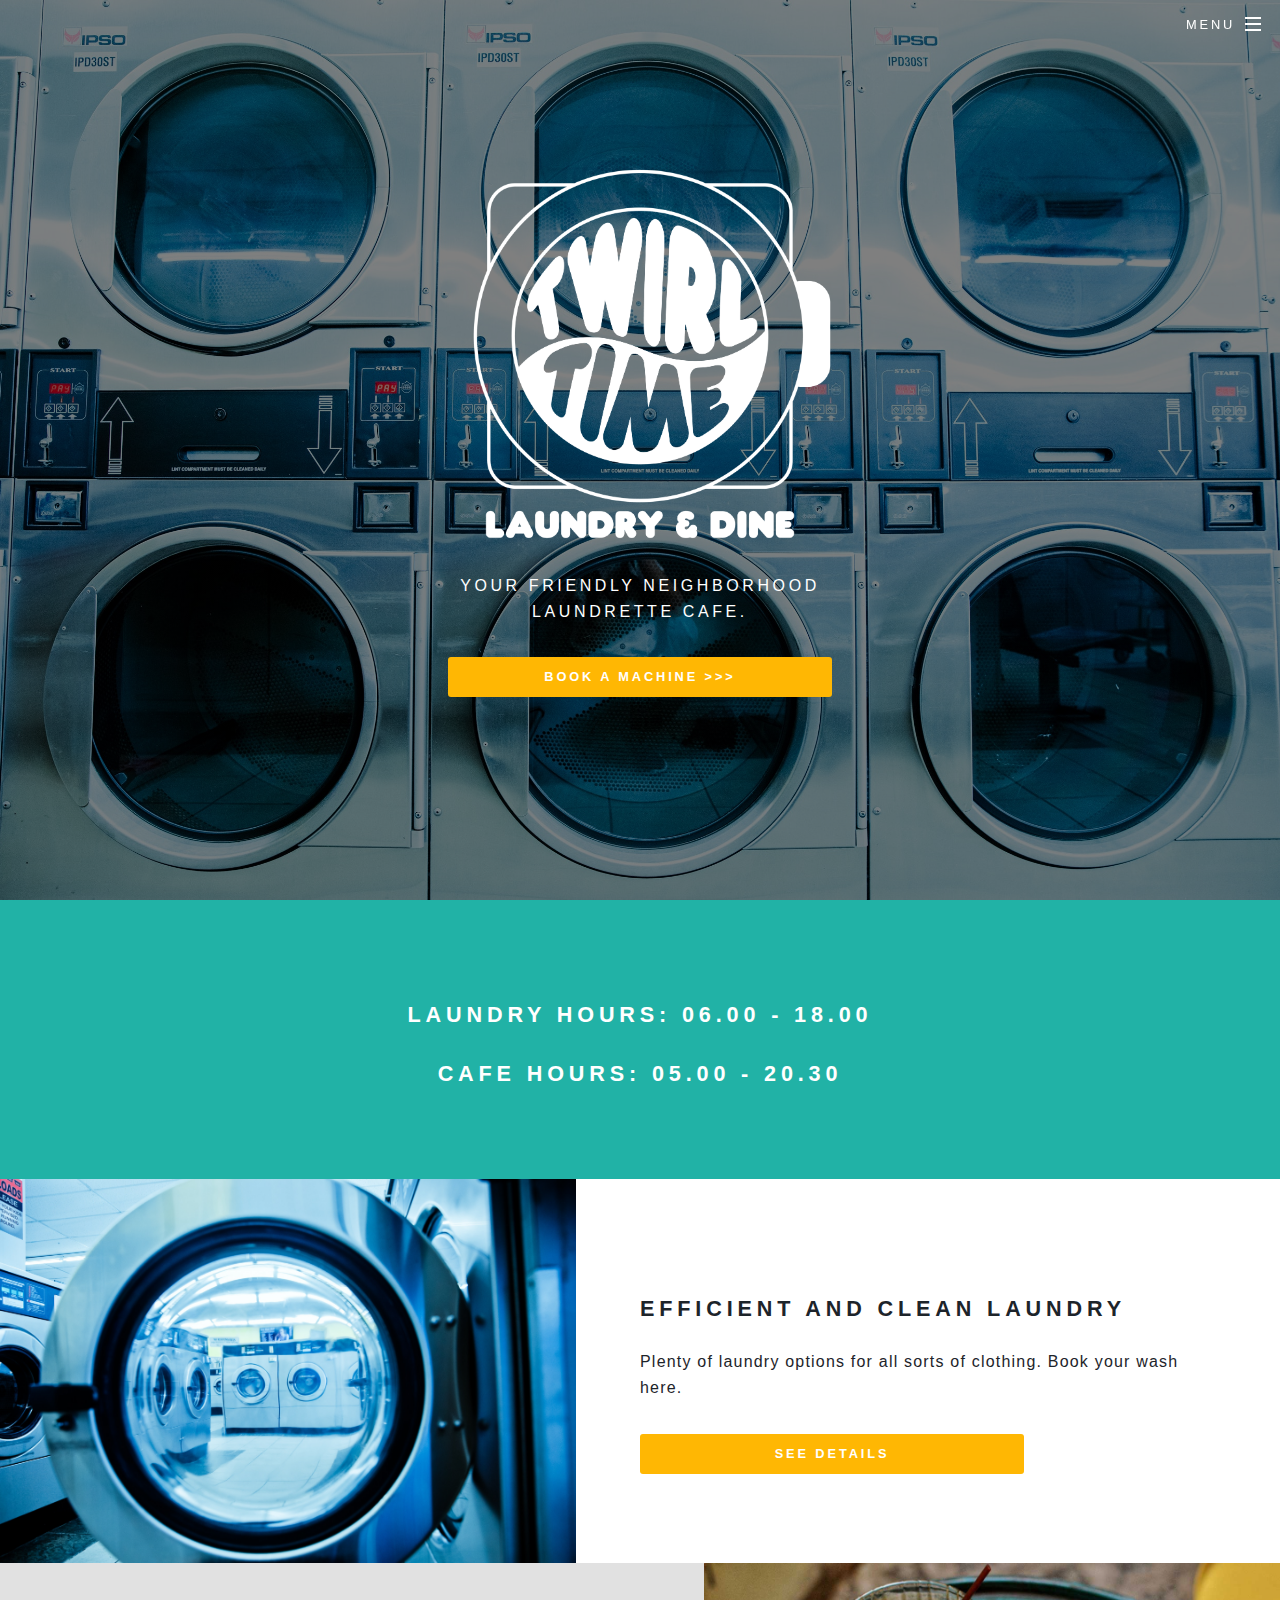
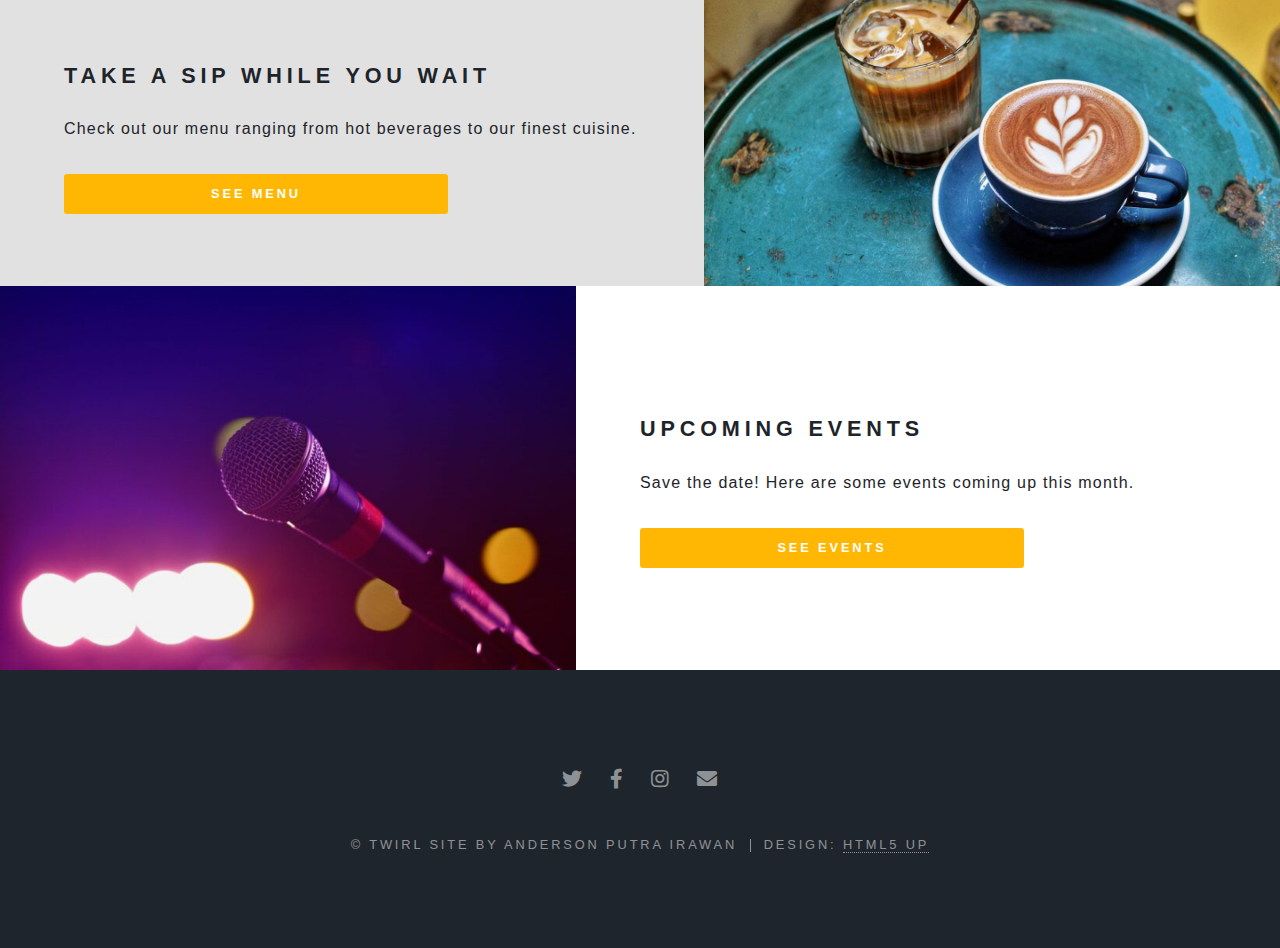
==== commit 34124f37: "update 6th of march" ====
--- a/index.html
+++ b/index.html
@@ -26,7 +26,7 @@
 									<div id="menu">
 										<ul>
 											<li><a href="index.html">Home</a></li>
-											<li><a href="generic.html">Generic</a></li>
+											<li><a href="booking.html">Booking</a></li>
 											<li><a href="elements.html">Elements</a></li>
 											<li><a href="#">Sign Up</a></li>
 											<li><a href="#">Log In</a></li>
@@ -46,7 +46,7 @@
 						
 						<div class="inner">
 							<!-- <h2>Twirl Time</h2> -->
-							<p>Your friendly neighborhood laundrette cafe.</p>
+							<p>Your friendly neighborhood<br>laundrette cafe.</p>
 
 							<a href="#" class="button primary fit">Book a Machine >>></a>
 							<ul class="actions special">
@@ -57,21 +57,13 @@
 					</section>
 
 				<!-- One -->
-					<!--<section id="one" class="wrapper style1 special">
-						<div class="inner">
-							<header class="major">
-								<h2>Arcu aliquet vel lobortis ata nisl<br />
-								eget augue amet aliquet nisl cep donec</h2>
-								<p>Aliquam ut ex ut augue consectetur interdum. Donec amet imperdiet eleifend<br />
-								fringilla tincidunt. Nullam dui leo Aenean mi ligula, rhoncus ullamcorper.</p>
-							</header>
-							<ul class="icons major">
-								<li><span class="icon fa-gem major style1"><span class="label">Lorem</span></span></li>
-								<li><span class="icon fa-heart major style2"><span class="label">Ipsum</span></span></li>
-								<li><span class="icon solid fa-code major style3"><span class="label">Dolor</span></span></li>
-							</ul>
-						</div>
-					</section>-->
+					<section id="one" class="wrapper style1 special">
+						<div class="inner">
+								<h2>Laundry hours: 06.00 - 18.00</h2>
+								<h2>Cafe hours: 05.00 - 20.30</h2>
+							
+						</div>
+					</section>
 
 				<!-- Two - Types of Services-->
 					<section id="two" class="wrapper alt style2">
@@ -79,31 +71,34 @@
 							<div class="image"><img src="images/laundry_close.jpg" width="30%" height="30%" alt="" /></div><div class="content">
 								<h2 class="middle-section">Efficient And Clean Laundry </h2>
 								<p class="middle-section">Plenty of laundry options for all sorts of clothing. Book your wash here.</p>
+								<a href="#" class="button primary fit">See details</a>
 							</div>
 						</section>
 						<section class="spotlight">
 							<div class="image"><img src="images/coffee.jpeg" width="30%" height="30%" alt="" /></div><div class="content">
 								<h2 class="middle-section">Take A Sip While You Wait</h2>
 								<p class="middle-section">Check out our menu ranging from hot beverages to our finest cuisine.</p>
+								<a href="#" class="button primary fit">See menu</a>
 							</div>
 						</section>
 						<section class="spotlight">
 							<div class="image"><img src="images/upcoming_events.jpeg" alt="" /></div><div class="content">
 								<h2 class="middle-section">Upcoming Events</h2>
 								<p class="middle-section">Save the date! Here are some events coming up this month.</p>
+								<a href="#" class="button primary fit">See events</a>
 							</div>
 						</section>
 					</section>
 
 				<!-- Three -->
-					<section id="three" class="wrapper style3 special">
+					<!--<section id="three" class="wrapper style3 special">
 						<div class="inner">
 							<header class="major">
 								<h2>Book a washing machine</h2>
 								<p>Aliquam ut ex ut augue consectetur interdum. Donec amet imperdiet eleifend<br />
 								fringilla tincidunt. Nullam dui leo Aenean mi ligula, rhoncus ullamcorper.</p>
 							</header>
-							<!--<ul class="features">
+							<ul class="features">
 								<li class="icon fa-paper-plane">
 									<h3>Arcu accumsan</h3>
 									<p>Augue consectetur sed interdum imperdiet et ipsum. Mauris lorem tincidunt nullam amet leo Aenean ligula consequat consequat.</p>
@@ -128,7 +123,7 @@
 									<h3>Tortor Ut</h3>
 									<p>Augue consectetur sed interdum imperdiet et ipsum. Mauris lorem tincidunt nullam amet leo Aenean ligula consequat consequat.</p>
 								</li>
-							</ul>-->
+							</ul>
 
 							<form method="post" action="#">
 								<div class="row gtr-uniform">
@@ -140,24 +135,27 @@
 									</div>
 									<div class="col-12">
 										<select name="demo-category" id="demo-category">
-											<option value="">- Time -</option>
-											<option value="1">06.00	- 07.00</option>
-											<option value="1">07.00	- 08.00</option>
-											<option value="1">08.00	- 09.00</option>
-											<option value="1">09.00	- 10.00</option>
-											<option value="1">10.00	- 11.00</option>
-											<option value="1">11.00	- 12.00</option>
-											<option value="1">12.00	- 13.00</option>
-											<option value="1">13.00	- 14.00</option>
-											<option value="1">14.00	- 15.00</option>
-											<option value="1">15.00	- 16.00</option>
-											<option value="1">16.00	- 17.00</option>
-											<option value="1">17.00	- 18.00</option>
+											<option value="">- Time (ETA 1 hour) -</option>
+											<option value="1">06.00</option>
+											<option value="1">07.00</option>
+											<option value="1">08.00</option>
+											<option value="1">09.00</option>
+											<option value="1">10.00</option>
+											<option value="1">11.00</option>
+											<option value="1">12.00</option>
+											<option value="1">13.00</option>
+											<option value="1">14.00</option>
+											<option value="1">15.00</option>
+											<option value="1">16.00</option>
+											<option value="1">17.00</option>
 										</select>
 									</div>
-									<div class="col-6 col-12-small">
+									<div class="col-12-xsmall">
 										<input type="checkbox" id="demo-copy" name="demo-copy">
 										<label for="demo-copy">Email me receipt</label>
+									</div>
+									<div class="col-12-xsmall">
+										<a href="#" class="button primary fit">Complete Booking</a>
 									</div>
 								</div>
 							</form>
@@ -166,7 +164,7 @@
 						</div>
 
 						
-					</section>
+					</section>-->
 
 					
 
@@ -190,7 +188,6 @@
 							<li><a href="#" class="icon brands fa-twitter"><span class="label">Twitter</span></a></li>
 							<li><a href="#" class="icon brands fa-facebook-f"><span class="label">Facebook</span></a></li>
 							<li><a href="#" class="icon brands fa-instagram"><span class="label">Instagram</span></a></li>
-							<li><a href="#" class="icon brands fa-dribbble"><span class="label">Dribbble</span></a></li>
 							<li><a href="#" class="icon solid fa-envelope"><span class="label">Email</span></a></li>
 						</ul>
 						<ul class="copyright">
--- a/assets/css/main.css
+++ b/assets/css/main.css
@@ -2713,7 +2713,7 @@
 		}
 
 		.spotlight:nth-child(2) {
-			background-color: rgb(210, 220, 225);
+			background-color: rgb(225, 225, 225);
 		}
 
 		.spotlight:nth-child(3) {
@@ -4013,4 +4013,9 @@
 
 	.middle-section {
 		color: #1d242a;
-	}+	}
+
+	.dropdown-scrollbar {
+    height: 50px;
+    overflow: scroll;
+}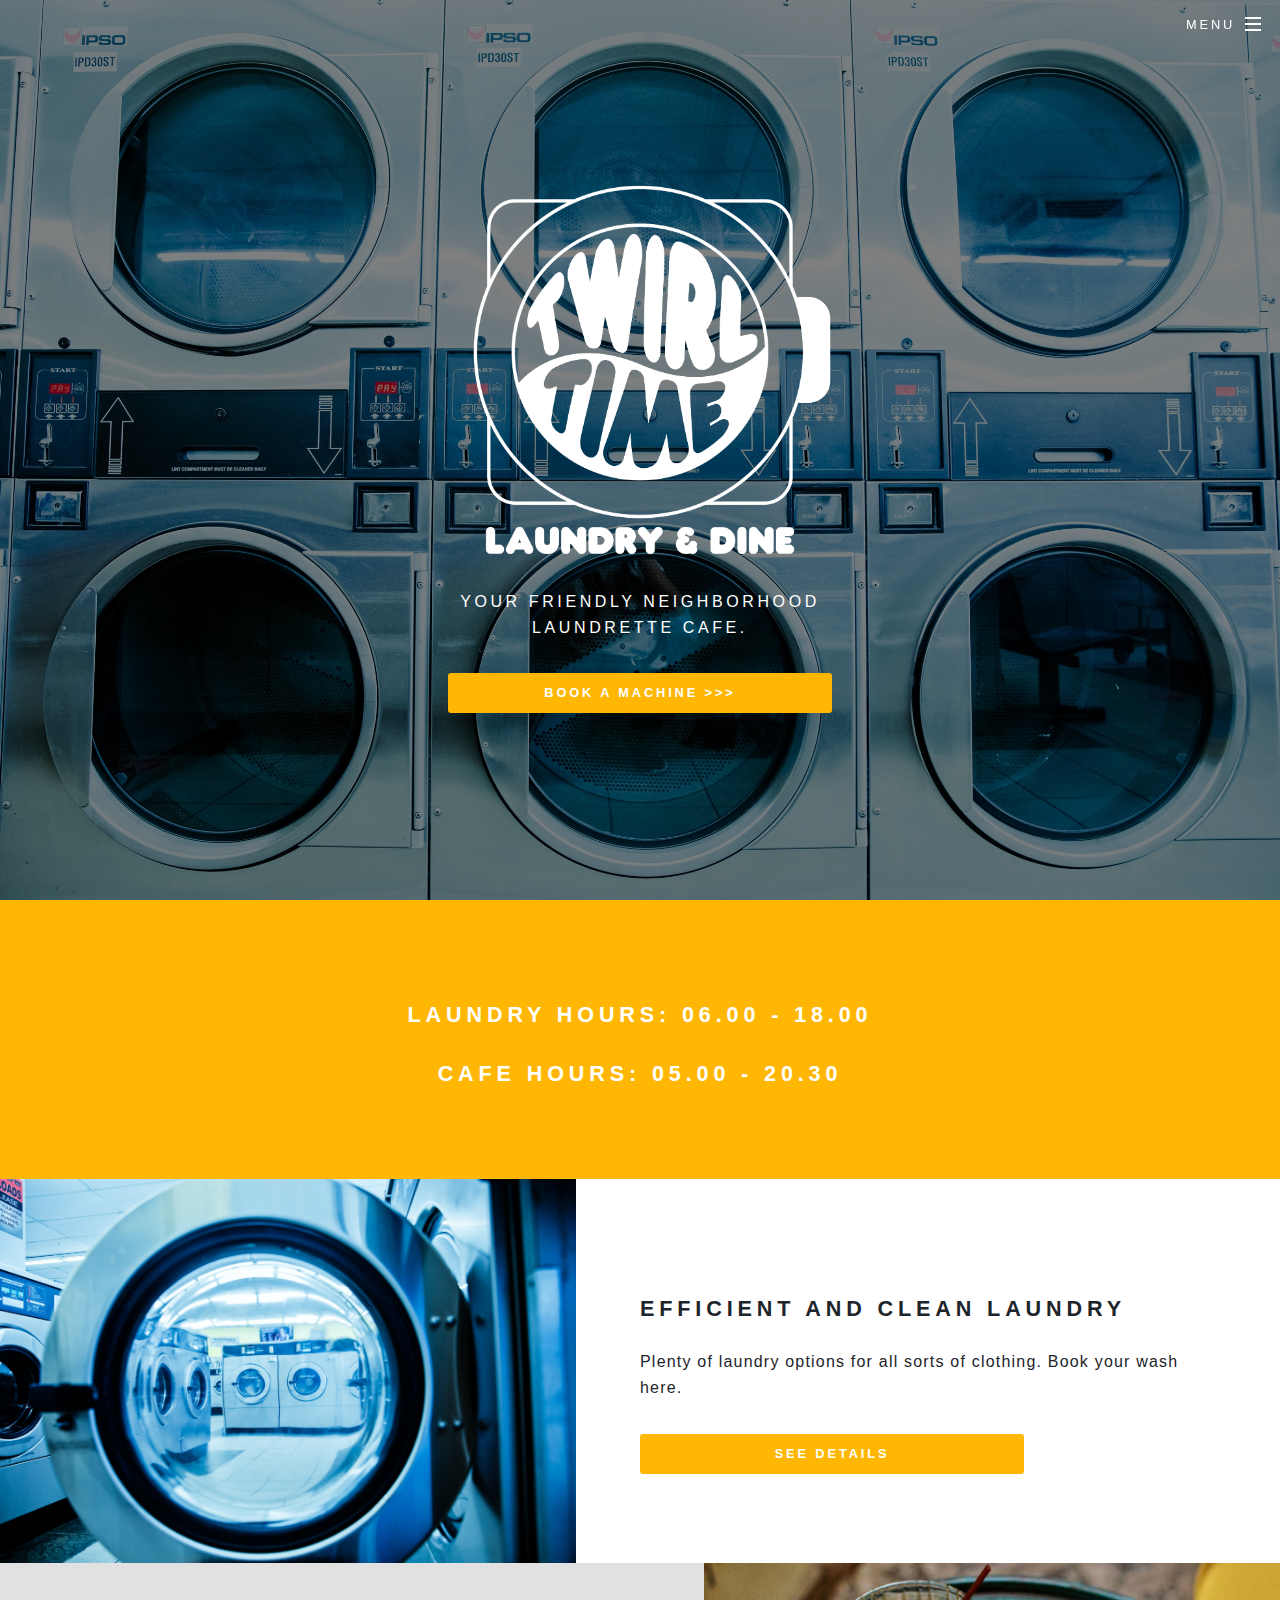
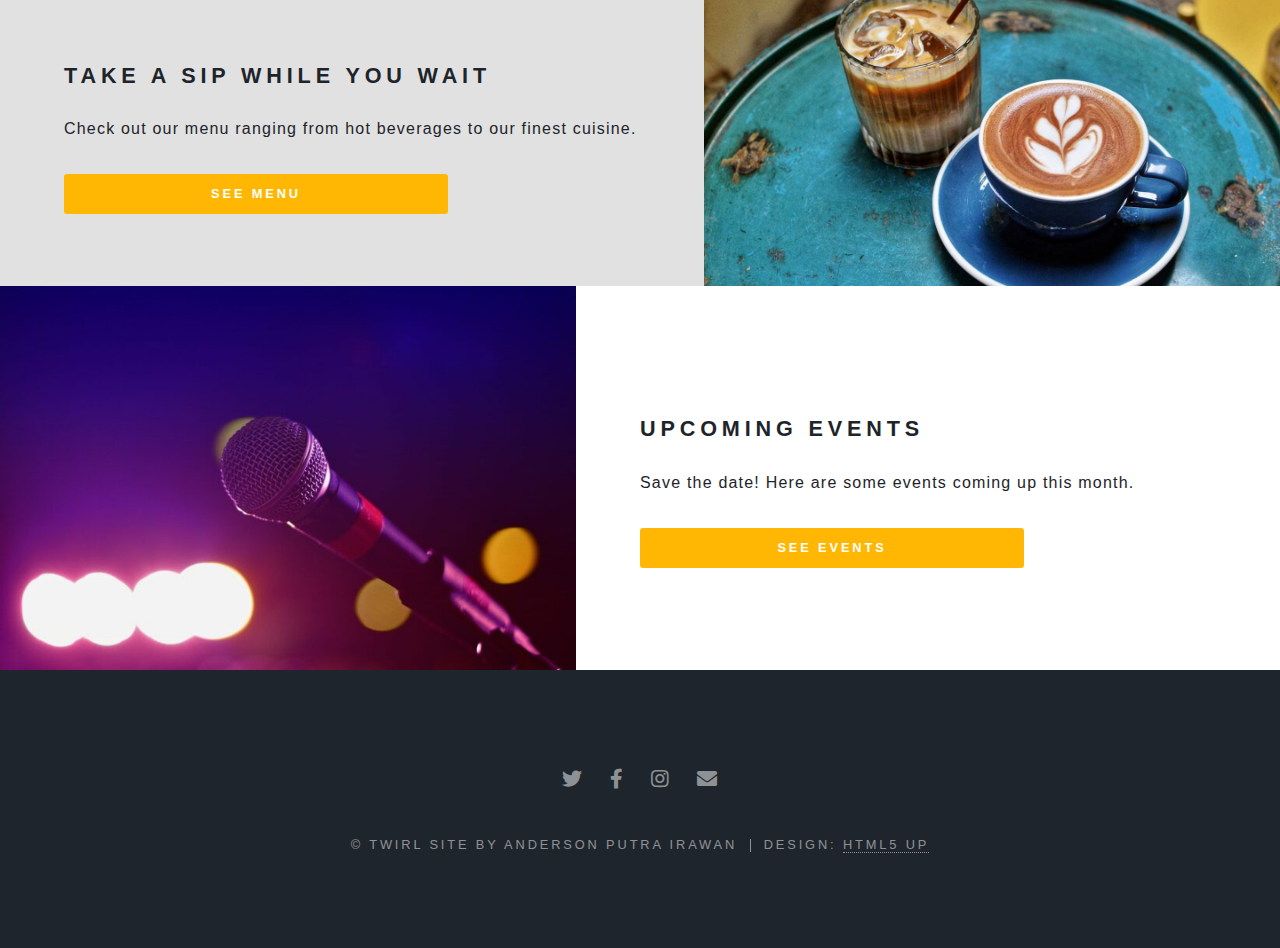
==== commit 0aaac240: "update 2 march 6" ====
--- a/index.html
+++ b/index.html
@@ -28,8 +28,6 @@
 											<li><a href="index.html">Home</a></li>
 											<li><a href="booking.html">Booking</a></li>
 											<li><a href="elements.html">Elements</a></li>
-											<li><a href="#">Sign Up</a></li>
-											<li><a href="#">Log In</a></li>
 										</ul>
 									</div>
 								</li>
@@ -40,18 +38,16 @@
 				<!-- Banner -->
 					<section id="banner">
 
+						<div>
+							<img src="images/WhiteLogo.png" target="blank" width="50%" class="whitelogo">
+						</div>
 						
-							<img src="images/WhiteLogo.png" target="blank" width="30%" class="whitelogo">
+						<div class="inner">
+
 							<br>
-						
-						<div class="inner">
-							<!-- <h2>Twirl Time</h2> -->
 							<p>Your friendly neighborhood<br>laundrette cafe.</p>
 
 							<a href="#" class="button primary fit">Book a Machine >>></a>
-							<ul class="actions special">
-								
-							</ul>
 						</div>
 						<!--<a href="#one" class="more scrolly">Start Washing!</a>-->
 					</section>
--- a/assets/css/main.css
+++ b/assets/css/main.css
@@ -2823,7 +2823,7 @@
 		}
 
 		.wrapper.style1 {
-			background-color: #21b2a6;
+			background-color: #ffb703;
 			color: #c8ece9;
 		}
 
@@ -3357,7 +3357,7 @@
 		-ms-transition: -ms-transform 0.5s ease;
 		transition: transform 0.5s ease;
 		-webkit-overflow-scrolling: touch;
-		background: #21b2a6;
+		background: #ffb703;
 		color: #ffffff;
 		height: 100%;
 		max-width: 80%;
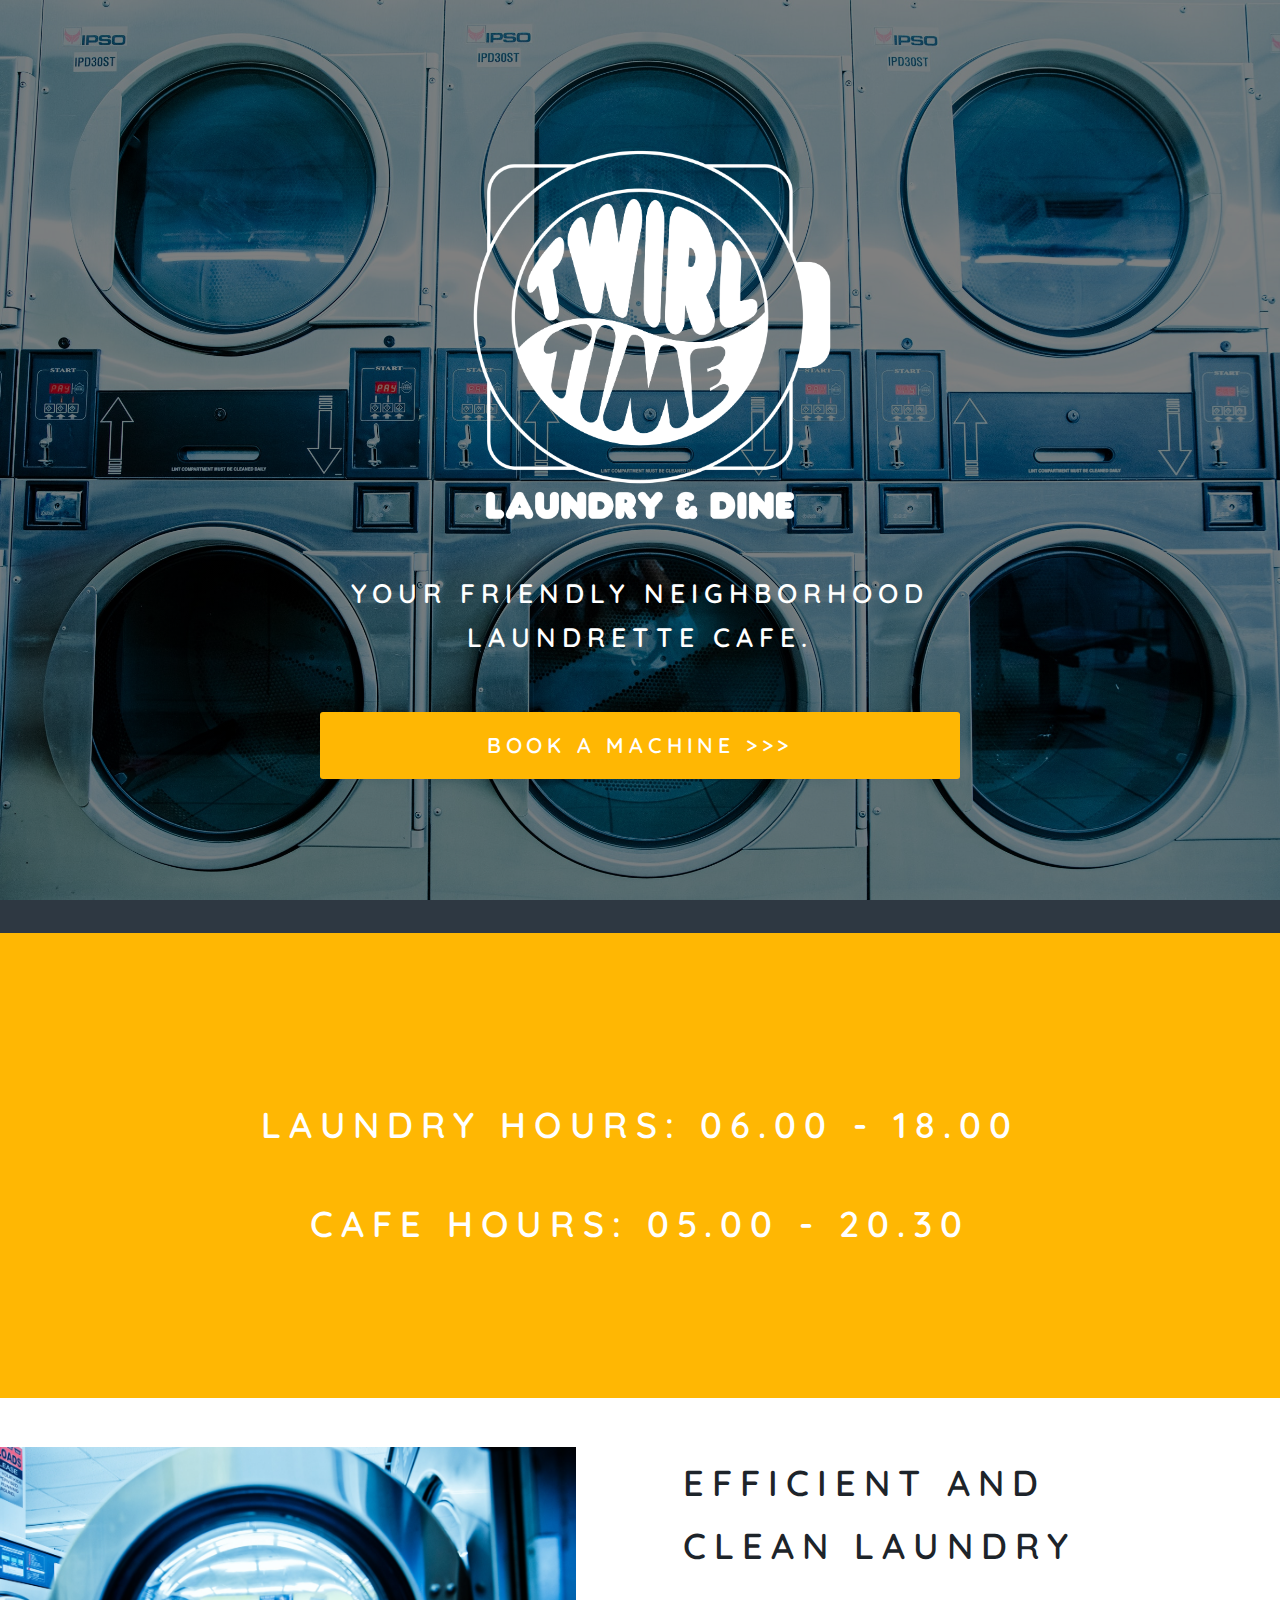
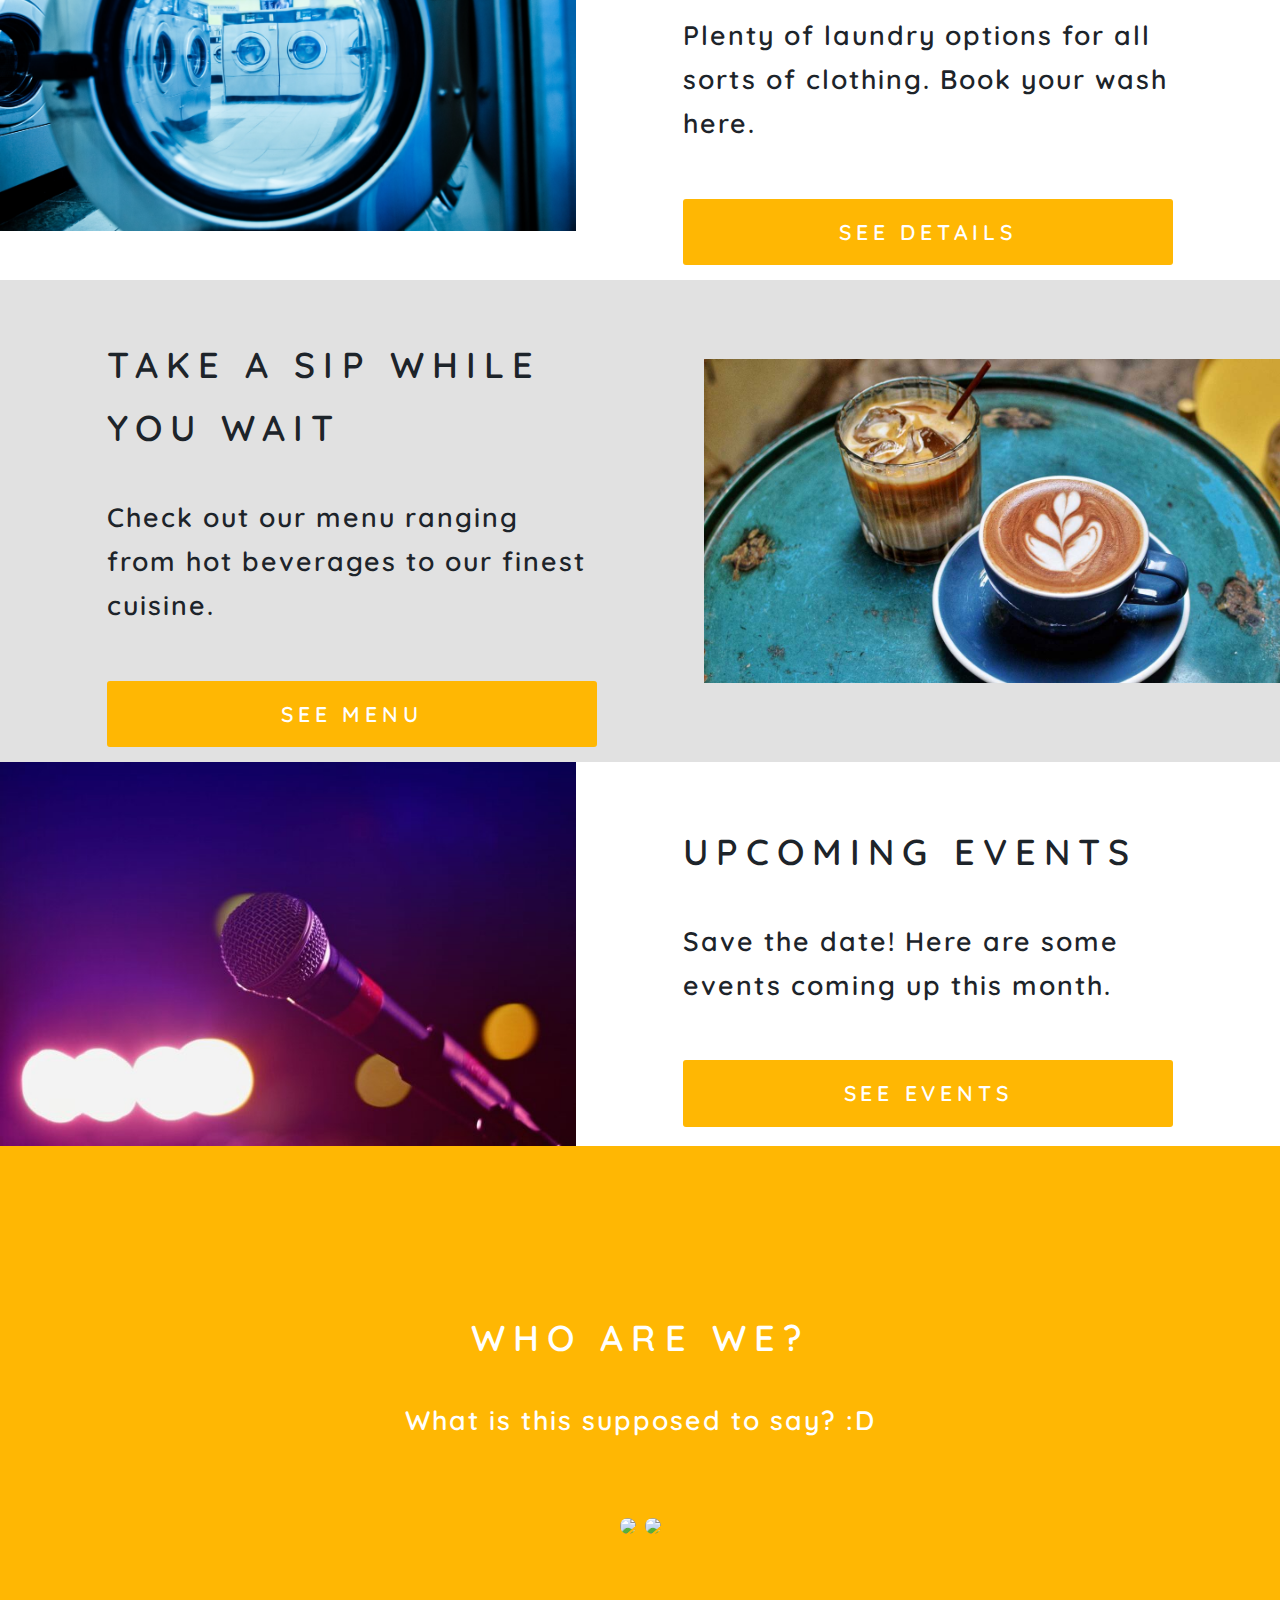
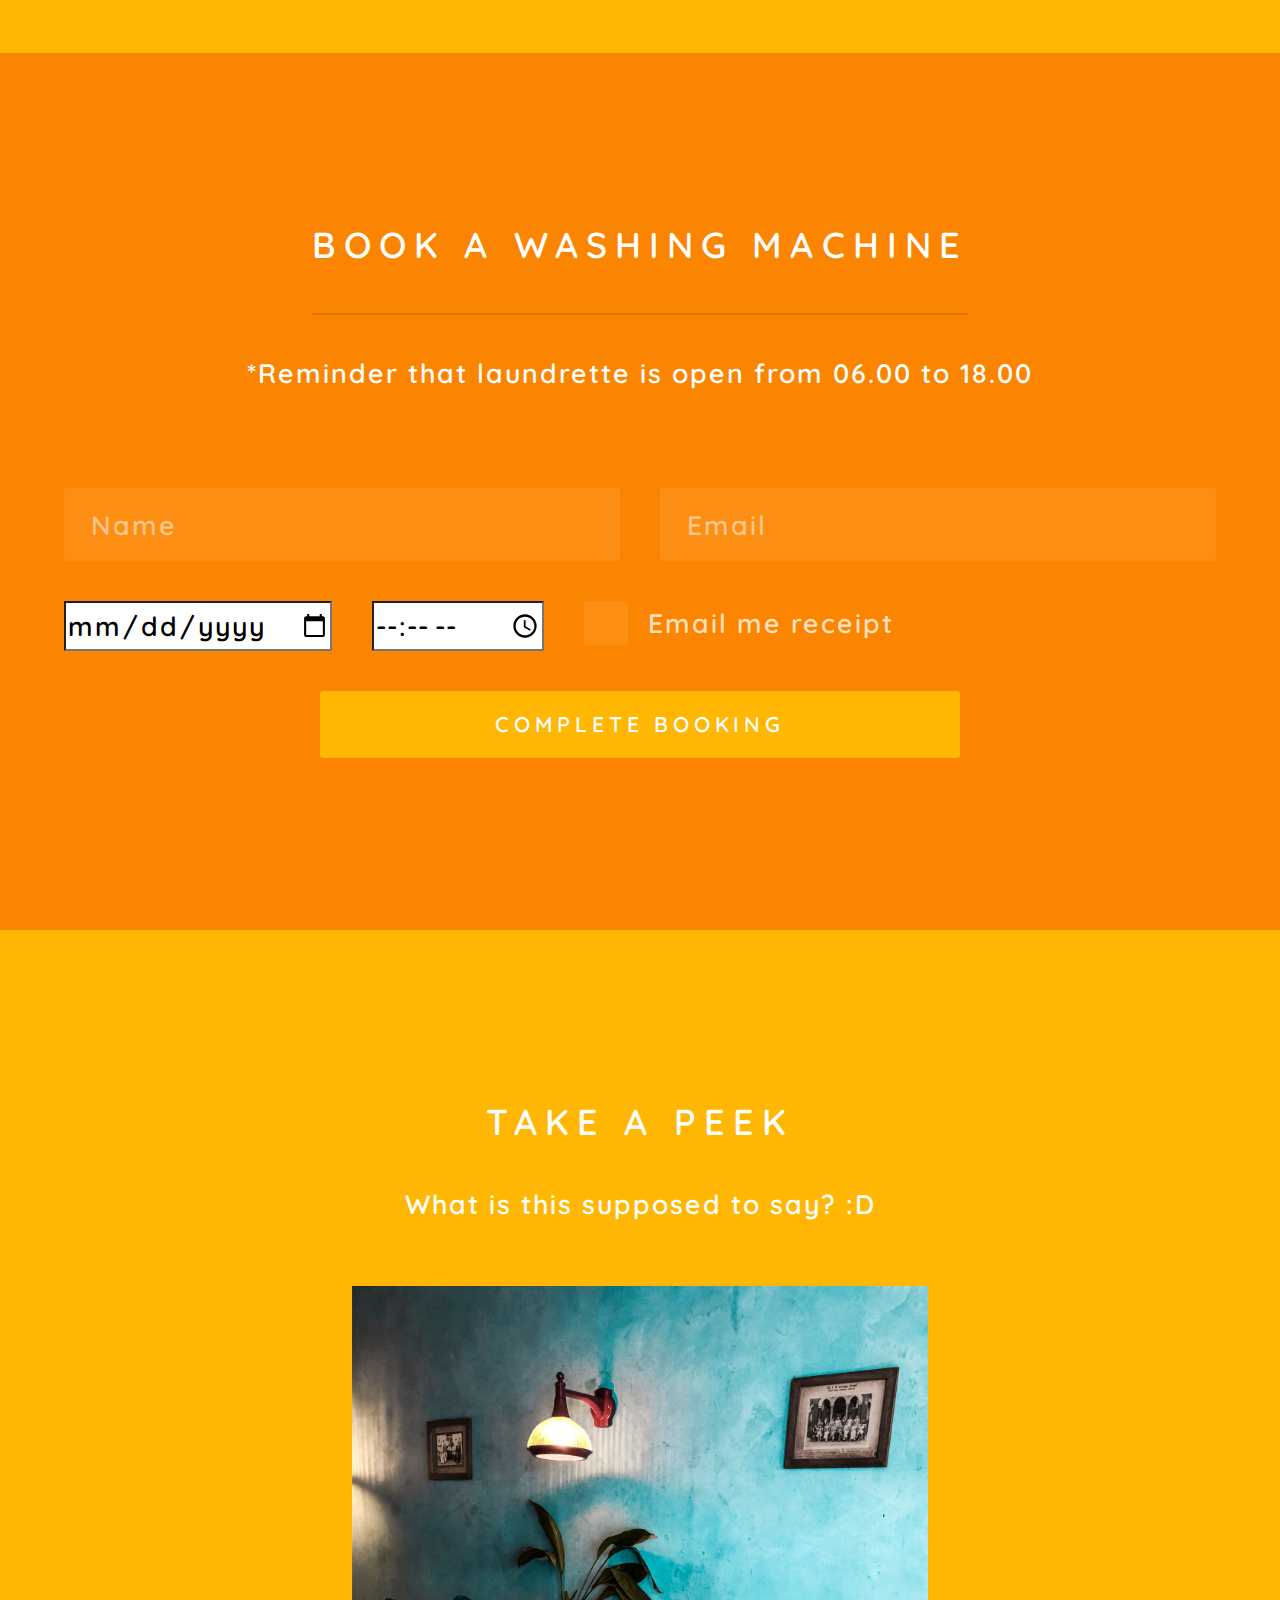
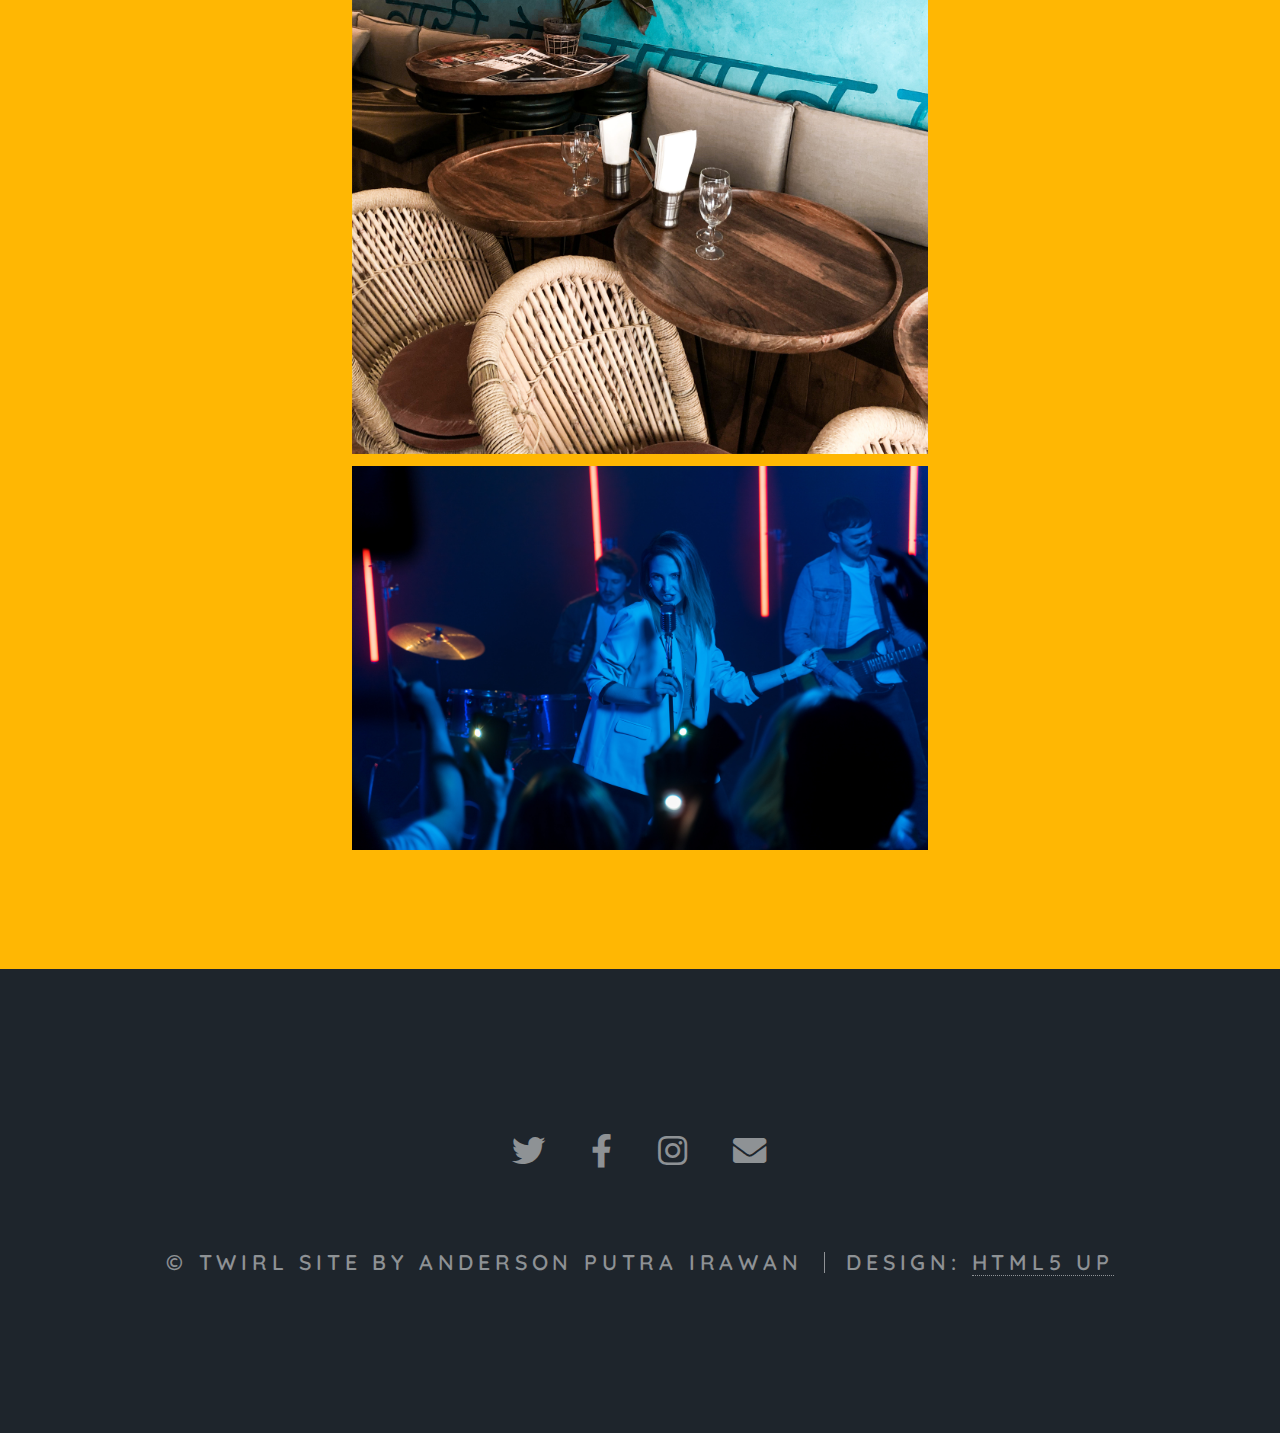
==== commit 26704f29: "in class update" ====
--- a/index.html
+++ b/index.html
@@ -18,17 +18,18 @@
 			<div id="page-wrapper">
 				<!-- Header -->
 					<header id="header" class="alt">
-						<h1><a href="index.html">Twirl Time</a></h1>
+						<h1><a href="index.html">TWIRL TIME</a></h1>
 						<nav id="nav">
 							<ul>
 								<li class="special">
-									<a href="#menu" class="menuToggle"><span>Menu</span></a>
-									<div id="menu">
-										<ul>
+									
+									<!--<a href="#menu" class="menuToggle"><span>Menu</span></a>-->
+									<div>
+										<!--<ul>
 											<li><a href="index.html">Home</a></li>
 											<li><a href="booking.html">Booking</a></li>
 											<li><a href="elements.html">Elements</a></li>
-										</ul>
+										</ul>-->
 									</div>
 								</li>
 							</ul>
@@ -85,84 +86,6 @@
 							</div>
 						</section>
 					</section>
-
-				<!-- Three -->
-					<!--<section id="three" class="wrapper style3 special">
-						<div class="inner">
-							<header class="major">
-								<h2>Book a washing machine</h2>
-								<p>Aliquam ut ex ut augue consectetur interdum. Donec amet imperdiet eleifend<br />
-								fringilla tincidunt. Nullam dui leo Aenean mi ligula, rhoncus ullamcorper.</p>
-							</header>
-							<ul class="features">
-								<li class="icon fa-paper-plane">
-									<h3>Arcu accumsan</h3>
-									<p>Augue consectetur sed interdum imperdiet et ipsum. Mauris lorem tincidunt nullam amet leo Aenean ligula consequat consequat.</p>
-								</li>
-								<li class="icon solid fa-laptop">
-									<h3>Ac Augue Eget</h3>
-									<p>Augue consectetur sed interdum imperdiet et ipsum. Mauris lorem tincidunt nullam amet leo Aenean ligula consequat consequat.</p>
-								</li>
-								<li class="icon solid fa-code">
-									<h3>Mus Scelerisque</h3>
-									<p>Augue consectetur sed interdum imperdiet et ipsum. Mauris lorem tincidunt nullam amet leo Aenean ligula consequat consequat.</p>
-								</li>
-								<li class="icon solid fa-headphones-alt">
-									<h3>Mauris Imperdiet</h3>
-									<p>Augue consectetur sed interdum imperdiet et ipsum. Mauris lorem tincidunt nullam amet leo Aenean ligula consequat consequat.</p>
-								</li>
-								<li class="icon fa-heart">
-									<h3>Aenean Primis</h3>
-									<p>Augue consectetur sed interdum imperdiet et ipsum. Mauris lorem tincidunt nullam amet leo Aenean ligula consequat consequat.</p>
-								</li>
-								<li class="icon fa-flag">
-									<h3>Tortor Ut</h3>
-									<p>Augue consectetur sed interdum imperdiet et ipsum. Mauris lorem tincidunt nullam amet leo Aenean ligula consequat consequat.</p>
-								</li>
-							</ul>
-
-							<form method="post" action="#">
-								<div class="row gtr-uniform">
-									<div class="col-6 col-12-xsmall">
-										<input type="text" name="demo-name" id="demo-name" value="" placeholder="Name" />
-									</div>
-									<div class="col-6 col-12-xsmall">
-										<input type="email" name="demo-email" id="demo-email" value="" placeholder="Email" />
-									</div>
-									<div class="col-12">
-										<select name="demo-category" id="demo-category">
-											<option value="">- Time (ETA 1 hour) -</option>
-											<option value="1">06.00</option>
-											<option value="1">07.00</option>
-											<option value="1">08.00</option>
-											<option value="1">09.00</option>
-											<option value="1">10.00</option>
-											<option value="1">11.00</option>
-											<option value="1">12.00</option>
-											<option value="1">13.00</option>
-											<option value="1">14.00</option>
-											<option value="1">15.00</option>
-											<option value="1">16.00</option>
-											<option value="1">17.00</option>
-										</select>
-									</div>
-									<div class="col-12-xsmall">
-										<input type="checkbox" id="demo-copy" name="demo-copy">
-										<label for="demo-copy">Email me receipt</label>
-									</div>
-									<div class="col-12-xsmall">
-										<a href="#" class="button primary fit">Complete Booking</a>
-									</div>
-								</div>
-							</form>
-							
-
-						</div>
-
-						
-					</section>-->
-
-					
 
 				<!-- CTA -->
 					<!-- <section id="cta" class="wrapper style4">
@@ -177,6 +100,89 @@
 							</ul>
 						</div>
 					</section> -->
+
+				<!-- About Us -->
+				<section id="one" class="wrapper style1 special">
+					<div class="inner">
+							<header id="major">
+								<h2>Who are we?</h2>
+								<p>What is this supposed to say? :D</p>
+							</header>
+
+							<img src="https://unsplash.it/300/300" target="blank" class="profile-picture">      
+							<img src="https://unsplash.it/300/300" target="blank" class="profile-picture">
+						
+					</div>
+				</section>
+
+				<!-- Booking -->
+				<section id="three" class="wrapper style3 special">
+					<div class="inner">
+						<header class="major">
+							<h2>Book a washing machine</h2>
+							<p>*Reminder that laundrette is open from 06.00 to 18.00</p>
+						</header>
+						<form method="post" action="#">
+							<div class="row gtr-uniform">
+								<div class="col-6 col-12-xsmall">
+									<input type="text" name="demo-name" id="demo-name" value="" placeholder="Name" />
+								</div>
+								<div class="col-6 col-12-xsmall">
+									<input type="email" name="demo-email" id="demo-email" value="" placeholder="Email" />
+								</div>
+								<div class="col-12-xsmall">
+									<input type="date" name="demo-email" id="demo-email" value="" placeholder="Date" style="color : black" />
+								</div>
+								<div class="col-12-xsmall">
+									<input type="time" name="demo-email" id="demo-email" value="" placeholder="Time" style="color : black" />
+								</div>
+								<!--<div class="col-12">
+									<select name="demo-category" id="demo-category" class="dropdown-scrollbar">
+										<option value="">- Time (ETA 1 hour) -</option>
+										<option value="1">06.00</option>
+										<option value="1">07.00</option>
+										<option value="1">08.00</option>
+										<option value="1">09.00</option>
+										<option value="1">10.00</option>
+										<option value="1">11.00</option>
+										<option value="1">12.00</option>
+										<option value="1">13.00</option>
+										<option value="1">14.00</option>
+										<option value="1">15.00</option>
+										<option value="1">16.00</option>
+										<option value="1">17.00</option>
+									</select>
+								</div>-->
+								<div class="col-12-xsmall">
+									<input type="checkbox" id="demo-copy" name="demo-copy">
+									<label for="demo-copy">Email me receipt</label>
+								</div>
+								
+								<div class="col-12">
+									<a href="#" class="button primary fit">Complete Booking</a>
+								</div>
+							</div>
+						</form>
+						
+
+					</div>
+
+					
+				</section>
+
+				<!-- Preview -->
+				<section id="one" class="wrapper style1 special">
+					<div class="inner">
+							<header id="major">
+								<h2>Take a peek</h2>
+								<p>What is this supposed to say? :D</p>
+							</header>
+
+							<img src="images/cafe_preview.jpg" target="blank" width="50%">
+							<img src="images/stage_preview.jpg" target="blank" width="50%">
+						
+					</div>
+				</section>
 
 				<!-- Footer -->
 					<footer id="footer">
--- a/assets/css/main.css
+++ b/assets/css/main.css
@@ -102,7 +102,7 @@
 		}
 
 	@font-face {	
-		src: url("../webfonts/Quicksand-Semibold.ttf");
+		src: url("../webfonts/Quicksand-SemiBold.ttf");
 		font-family: MyWebFont;
 	}
 
@@ -127,7 +127,7 @@
 		@media screen and (max-width: 1280px) {
 
 			body, input, select, textarea {
-				font-size: 12pt;
+				font-size: 20pt;
 			}
 
 		}
@@ -2848,7 +2848,7 @@
 			}
 
 			.wrapper.style1 header p {
-				color: #a6e0db;
+				color: #fff;
 			}
 
 			.wrapper.style1 header.major h2, .wrapper.style1 header.major h3, .wrapper.style1 header.major h4, .wrapper.style1 header.major h5, .wrapper.style1 header.major h6 {
@@ -2986,8 +2986,8 @@
 		}
 
 		.wrapper.style3 {
-			background-color: #505393;
-			color: #d3d4e4;
+			background-color: #fb8500;
+			color: #fff;
 		}
 
 			.wrapper.style3 strong, .wrapper.style3 b {
@@ -3019,7 +3019,7 @@
 			}
 
 			.wrapper.style3 header.major p {
-				color: #d3d4e4;
+				color: #fff;
 			}
 
 			.wrapper.style3 label {
@@ -3045,7 +3045,7 @@
 
 			.wrapper.style3 input[type="checkbox"] + label,
 			.wrapper.style3 input[type="radio"] + label {
-				color: #d3d4e4;
+				color: rgba(255, 255, 255, 0.75) ;
 			}
 
 				.wrapper.style3 input[type="checkbox"] + label:before,
@@ -3060,23 +3060,23 @@
 			}
 
 			.wrapper.style3 ::-webkit-input-placeholder {
-				color: #b9bad4 !important;
+				color: rgba(255, 255, 255, 0.50) !important;
 			}
 
 			.wrapper.style3 :-moz-placeholder {
-				color: #b9bad4 !important;
+				color: rgba(255, 255, 255, 0.50)  !important;
 			}
 
 			.wrapper.style3 ::-moz-placeholder {
-				color: #b9bad4 !important;
+				color: rgba(255, 255, 255, 0.50)  !important;
 			}
 
 			.wrapper.style3 :-ms-input-placeholder {
-				color: #b9bad4 !important;
+				color: rgba(255, 255, 255, 0.50)  !important;
 			}
 
 			.wrapper.style3 .formerize-placeholder {
-				color: #b9bad4 !important;
+				color: rgba(255, 255, 255, 0.50)  !important;
 			}
 
 			.wrapper.style3 .icon.major {
@@ -4018,4 +4018,17 @@
 	.dropdown-scrollbar {
     height: 50px;
     overflow: scroll;
-}+}
+
+	.profile-picture {
+		border-radius: 50%;
+	}
+
+	.whitelogo2 {
+		display: block;
+  		margin-left: 5%;
+		margin-right: auto;
+		margin-top: auto;
+		margin-bottom: auto;
+ 		width: 5%;
+	}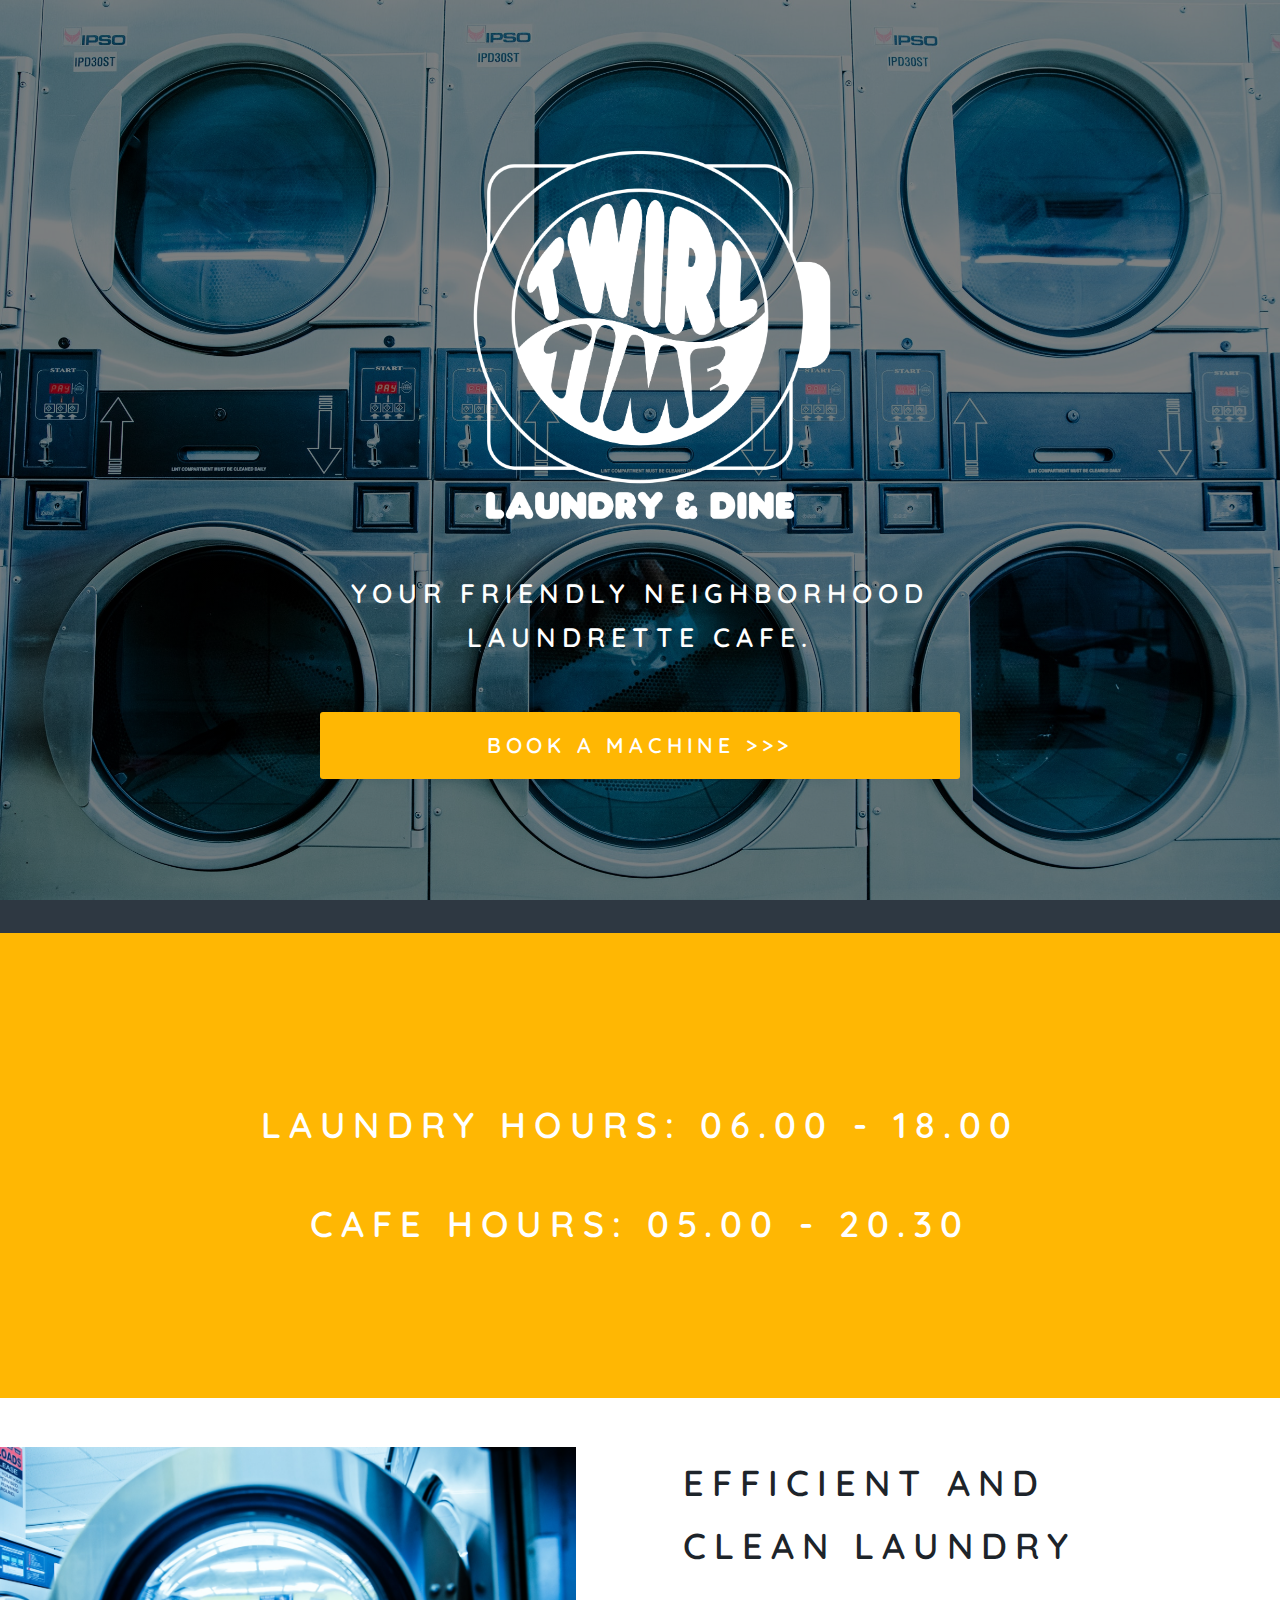
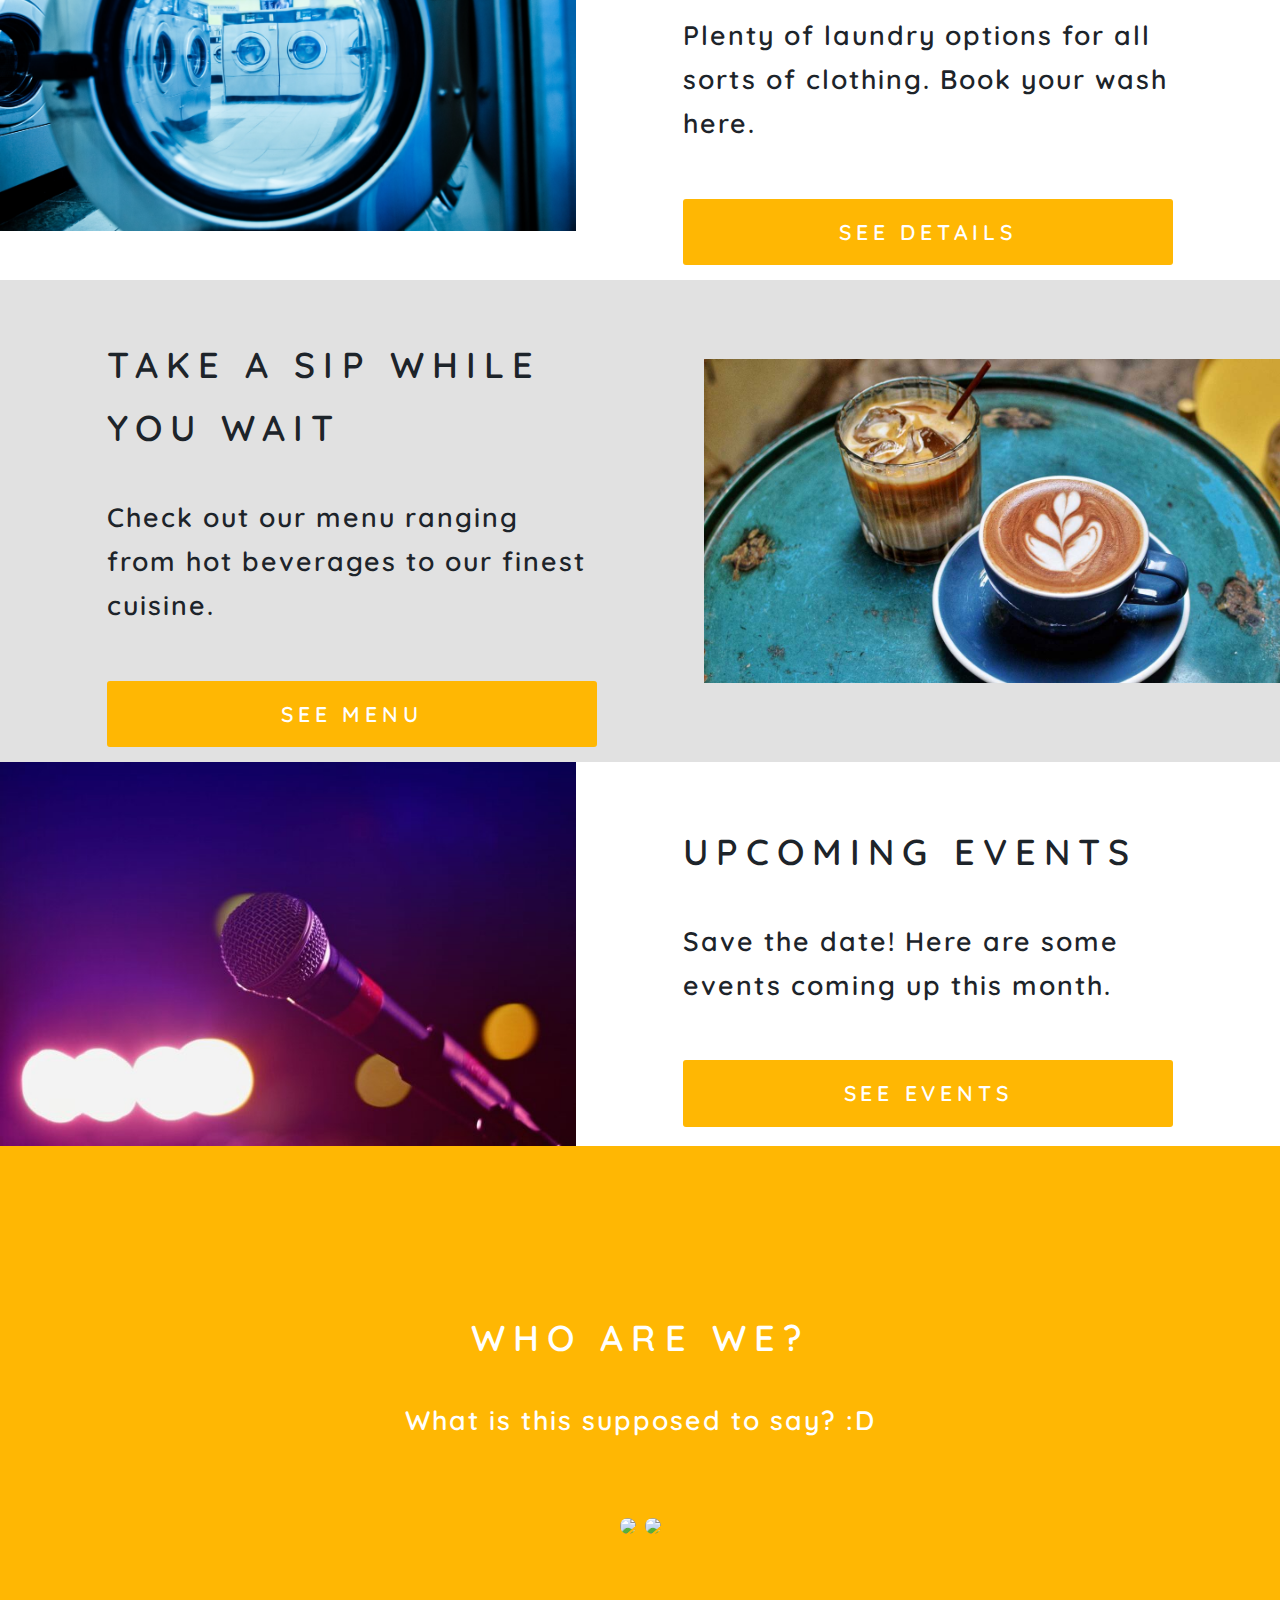
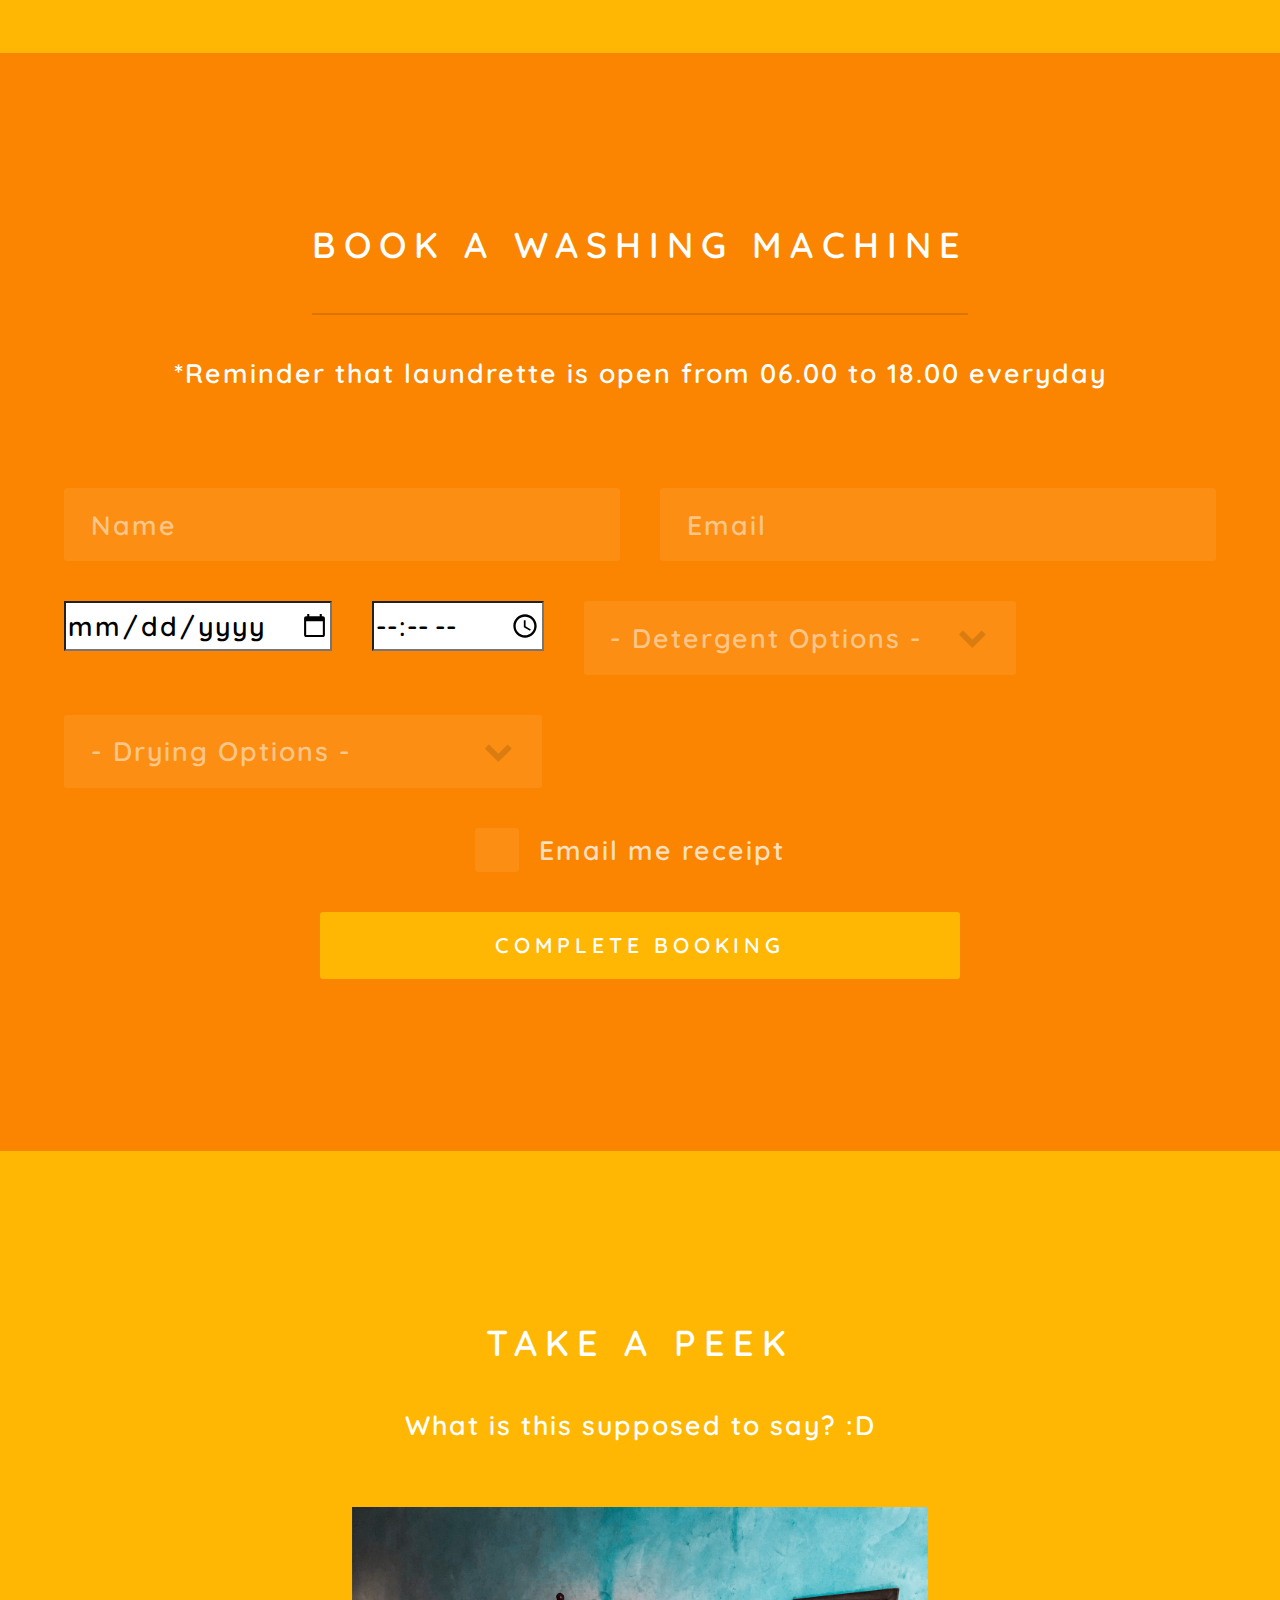
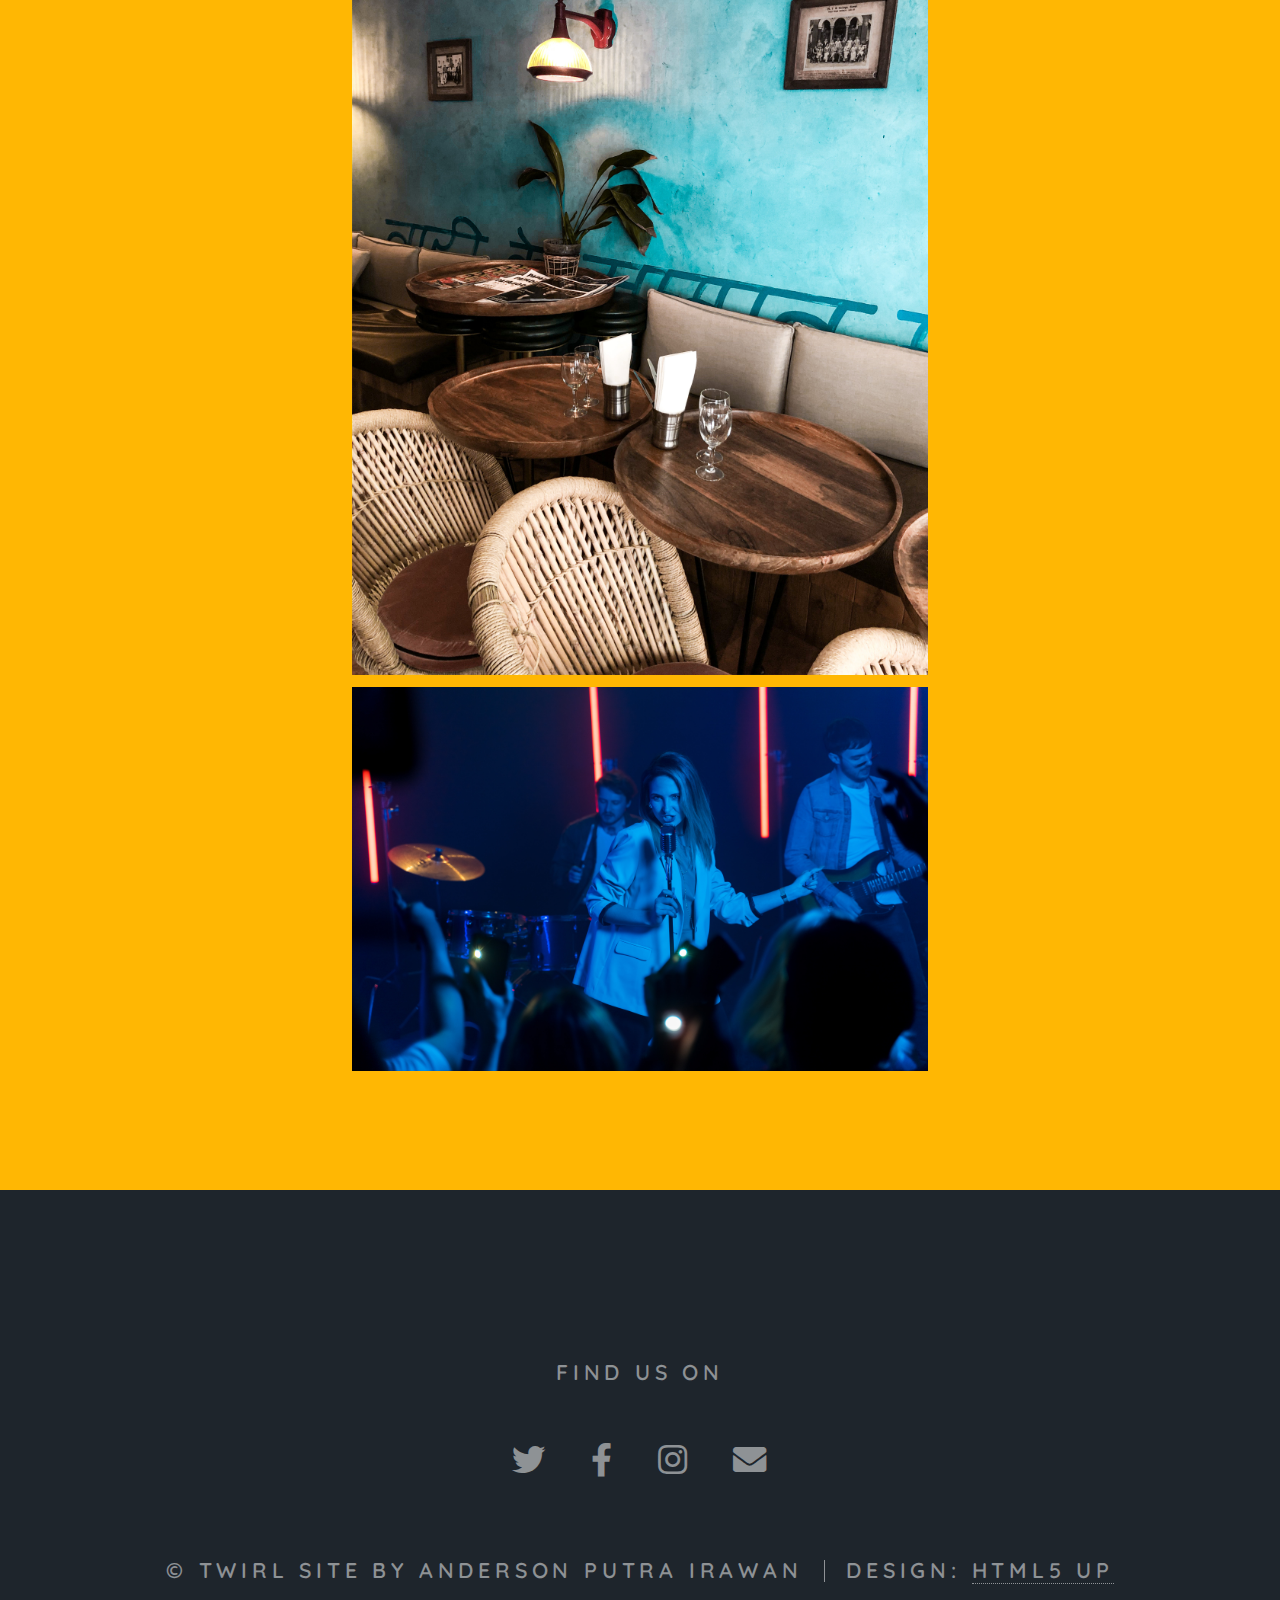
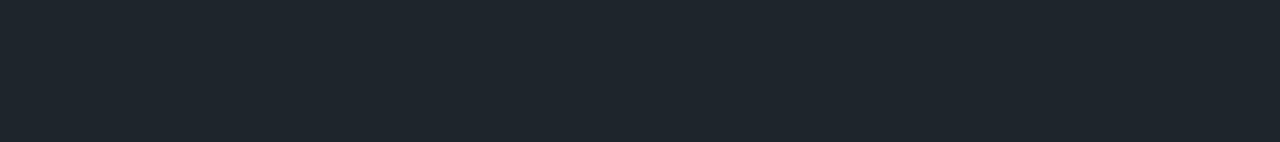
==== commit 61ca48ee: "added new options on booking form" ====
--- a/index.html
+++ b/index.html
@@ -120,7 +120,7 @@
 					<div class="inner">
 						<header class="major">
 							<h2>Book a washing machine</h2>
-							<p>*Reminder that laundrette is open from 06.00 to 18.00</p>
+							<p>*Reminder that laundrette is open from 06.00 to 18.00 everyday</p>
 						</header>
 						<form method="post" action="#">
 							<div class="row gtr-uniform">
@@ -130,34 +130,33 @@
 								<div class="col-6 col-12-xsmall">
 									<input type="email" name="demo-email" id="demo-email" value="" placeholder="Email" />
 								</div>
+								<div class="col-12-small">
+									<input type="date" name="demo-date" id="demo-email" value="" placeholder="Date" style="color : black" />
+								</div>
+								<div class="col-12-small">
+									<input type="time" name="demo-time" id="demo-email" value="" placeholder="Time" style="color : black" />
+								</div>
 								<div class="col-12-xsmall">
-									<input type="date" name="demo-email" id="demo-email" value="" placeholder="Date" style="color : black" />
+									<select name="demo-category" id="demo-category">
+										<option value="">- Detergent Options -</option>
+										<option value="1">Ultra Clean (£5.50)</option>
+										<option value="1">Golden Shower (£4.20)</option>
+										<option value="1">Supreme Silver (£3.00)</option>
+										<option value="1">Basic Bronze (£1.80)</option>
+									</select>
 								</div>
 								<div class="col-12-xsmall">
-									<input type="time" name="demo-email" id="demo-email" value="" placeholder="Time" style="color : black" />
-								</div>
-								<!--<div class="col-12">
-									<select name="demo-category" id="demo-category" class="dropdown-scrollbar">
-										<option value="">- Time (ETA 1 hour) -</option>
-										<option value="1">06.00</option>
-										<option value="1">07.00</option>
-										<option value="1">08.00</option>
-										<option value="1">09.00</option>
-										<option value="1">10.00</option>
-										<option value="1">11.00</option>
-										<option value="1">12.00</option>
-										<option value="1">13.00</option>
-										<option value="1">14.00</option>
-										<option value="1">15.00</option>
-										<option value="1">16.00</option>
-										<option value="1">17.00</option>
+									<select name="demo-category" id="demo-category">
+										<option value="">- Drying Options -</option>
+										<option value="1">Ironed and Folded (£7.00)</option>
+										<option value="1">Ironed (£5.50)</option>
+										<option value="1">DIY Dryer (£4.00)</option>
 									</select>
-								</div>-->
-								<div class="col-12-xsmall">
+								</div>
+								<div class="col-12">
 									<input type="checkbox" id="demo-copy" name="demo-copy">
 									<label for="demo-copy">Email me receipt</label>
 								</div>
-								
 								<div class="col-12">
 									<a href="#" class="button primary fit">Complete Booking</a>
 								</div>
@@ -186,6 +185,7 @@
 
 				<!-- Footer -->
 					<footer id="footer">
+						<div class="copyright">Find us on</div><br>
 						<ul class="icons">
 							<li><a href="#" class="icon brands fa-twitter"><span class="label">Twitter</span></a></li>
 							<li><a href="#" class="icon brands fa-facebook-f"><span class="label">Facebook</span></a></li>
--- a/assets/css/main.css
+++ b/assets/css/main.css
@@ -2987,7 +2987,7 @@
 
 		.wrapper.style3 {
 			background-color: #fb8500;
-			color: #fff;
+			color: rgba(255, 255, 255, 0.50);
 		}
 
 			.wrapper.style3 strong, .wrapper.style3 b {
@@ -4022,6 +4022,7 @@
 
 	.profile-picture {
 		border-radius: 50%;
+		max-width: 30%;
 	}
 
 	.whitelogo2 {
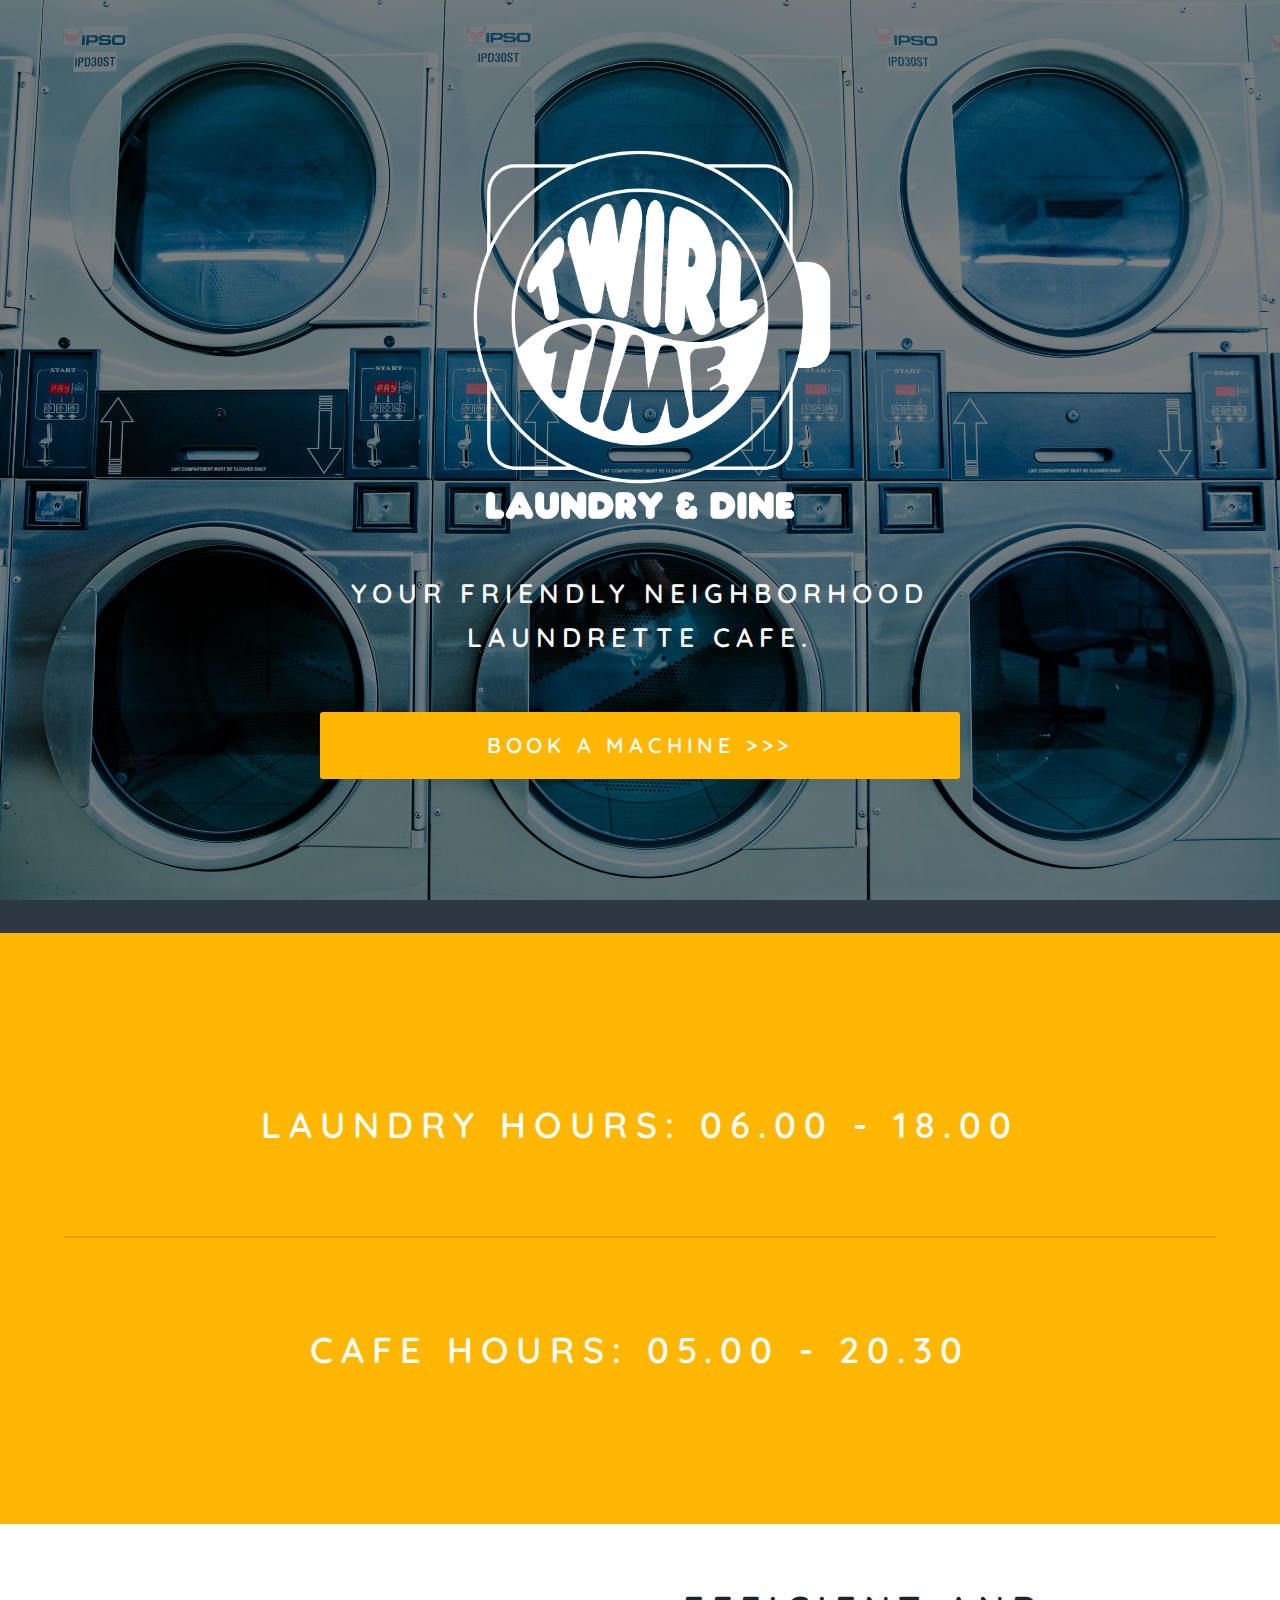
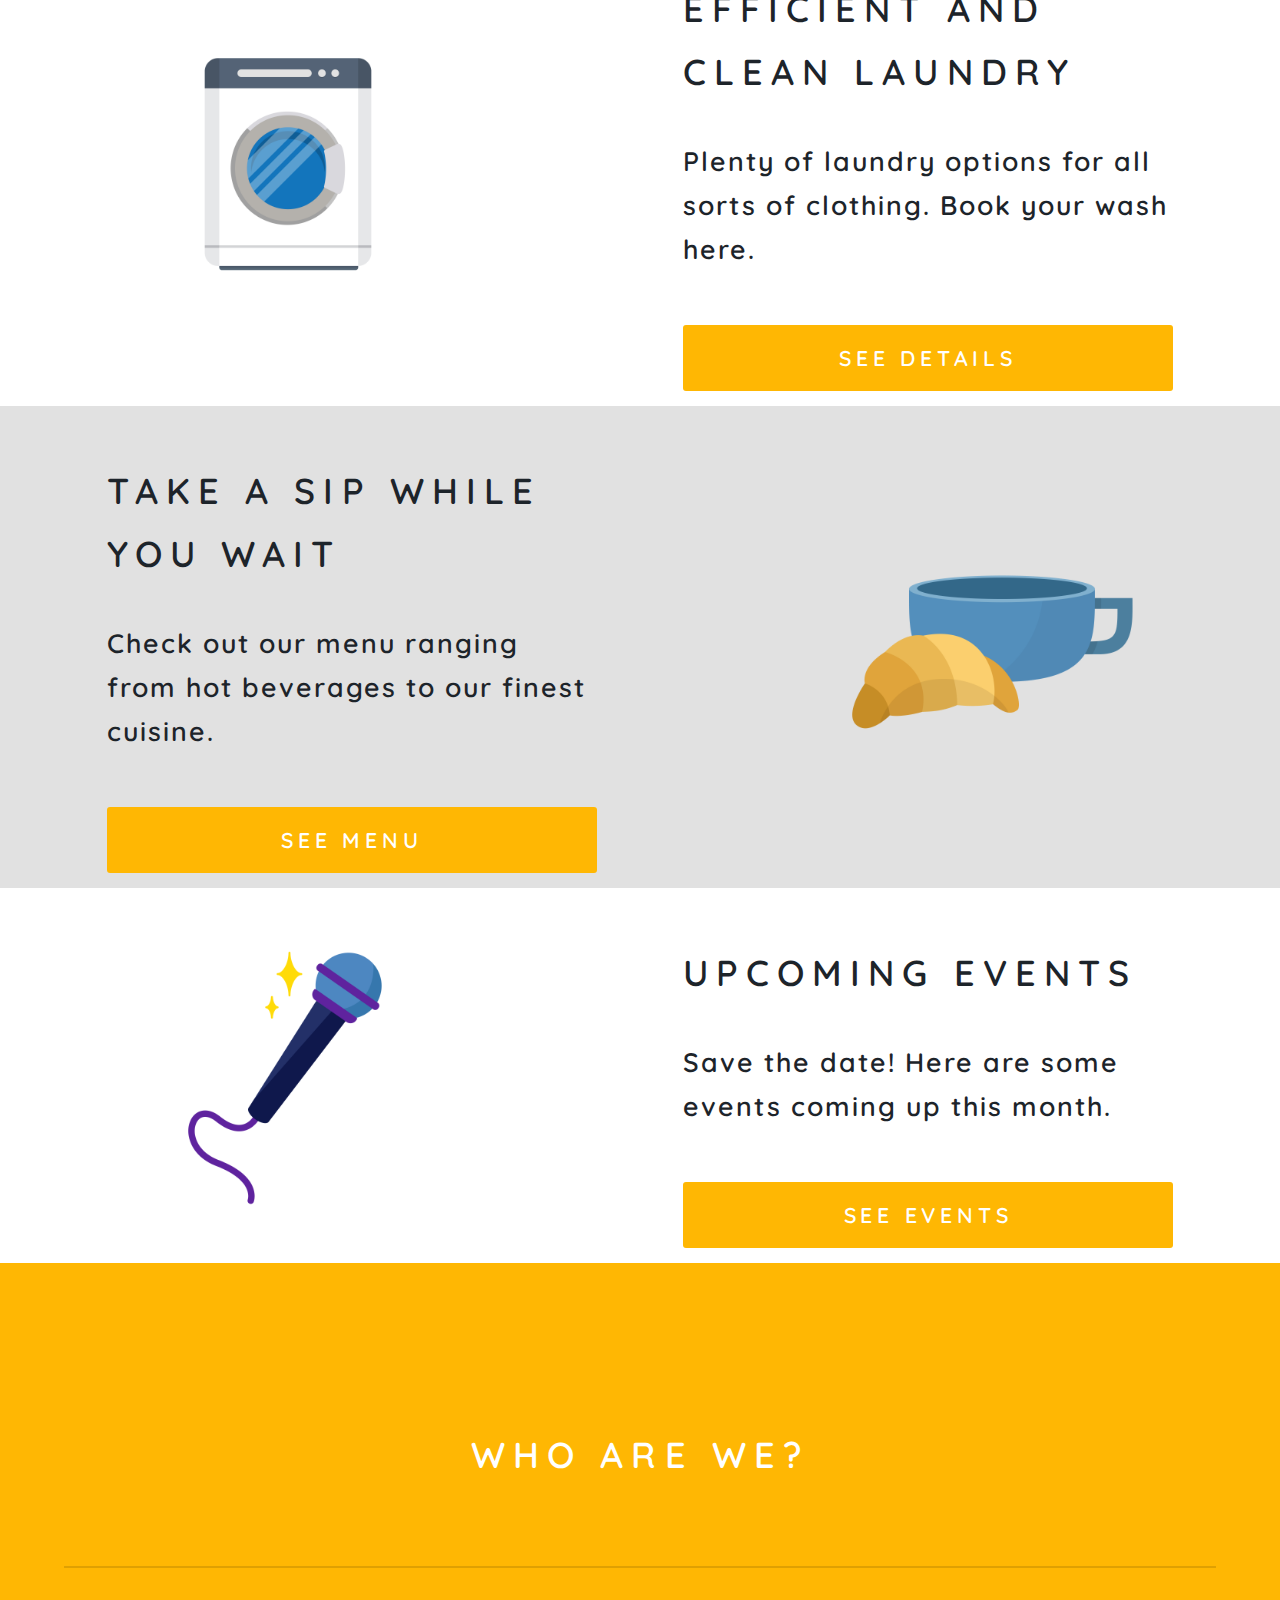
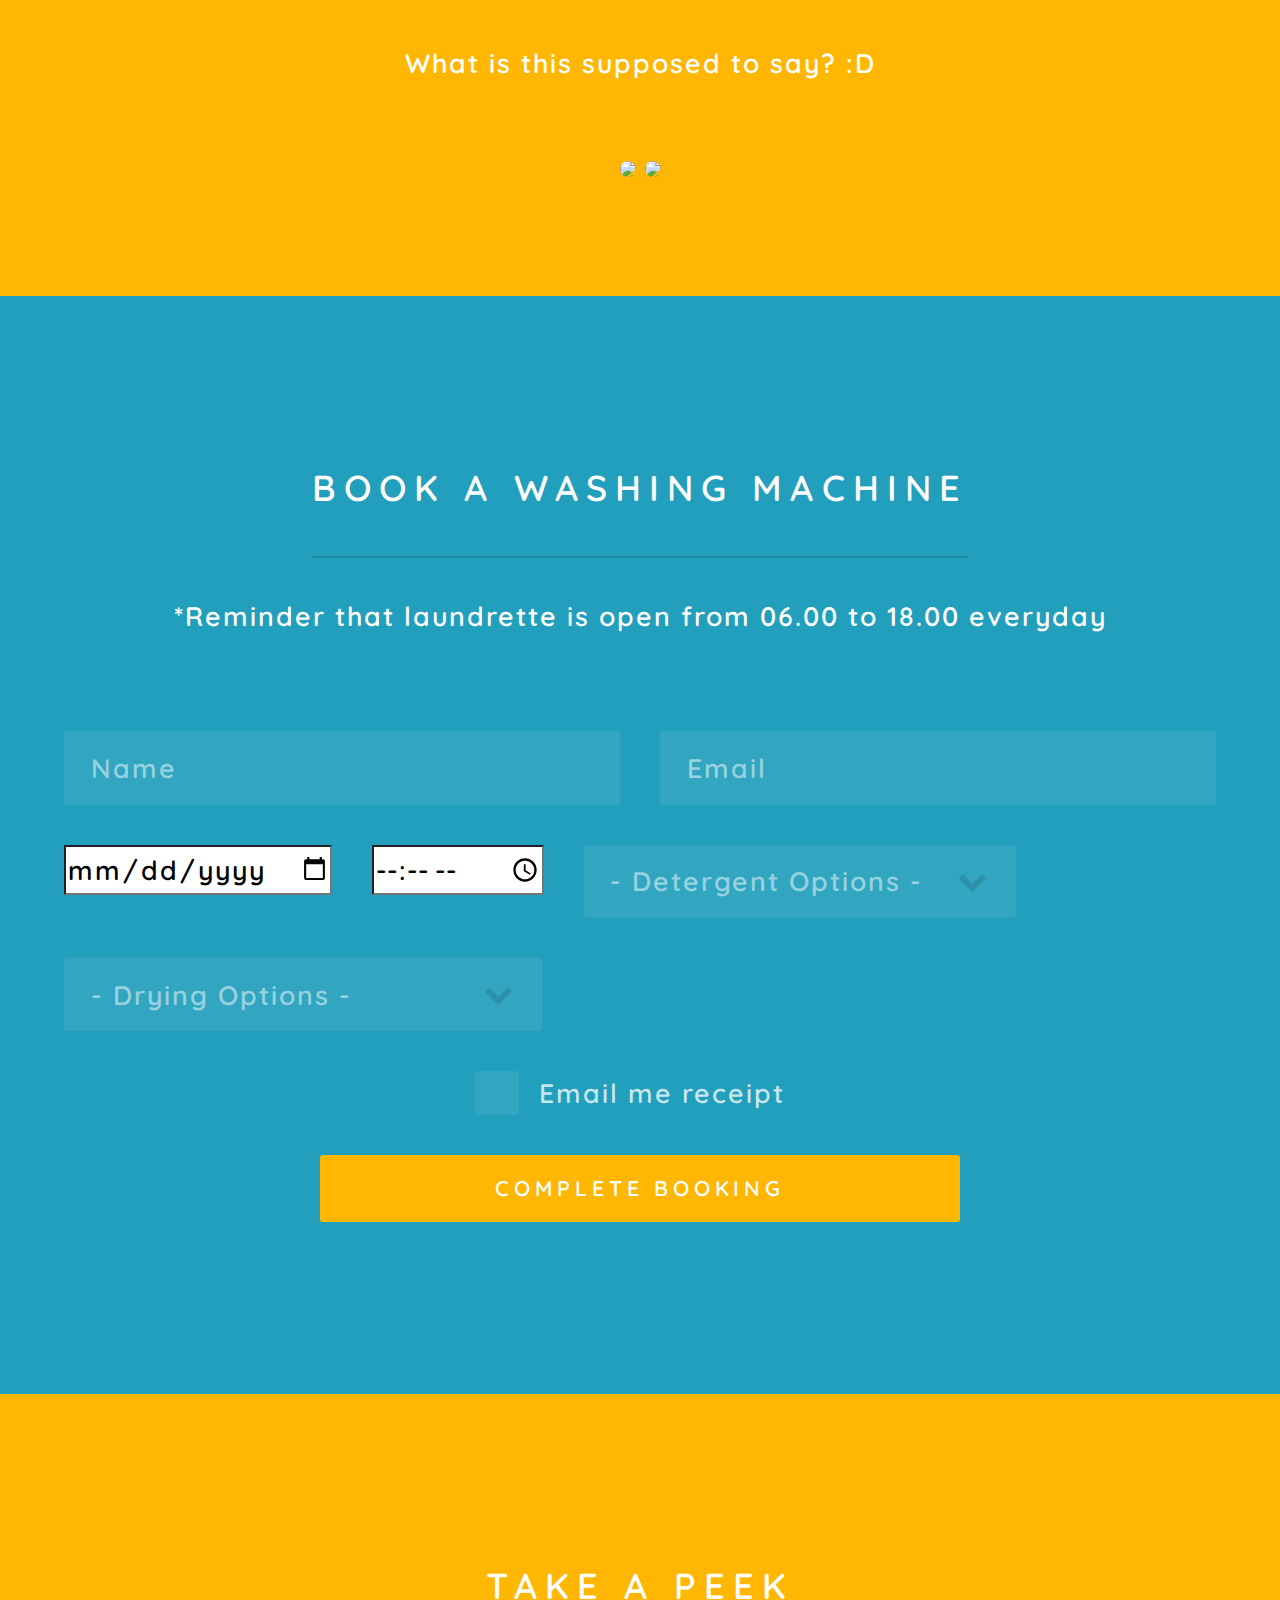
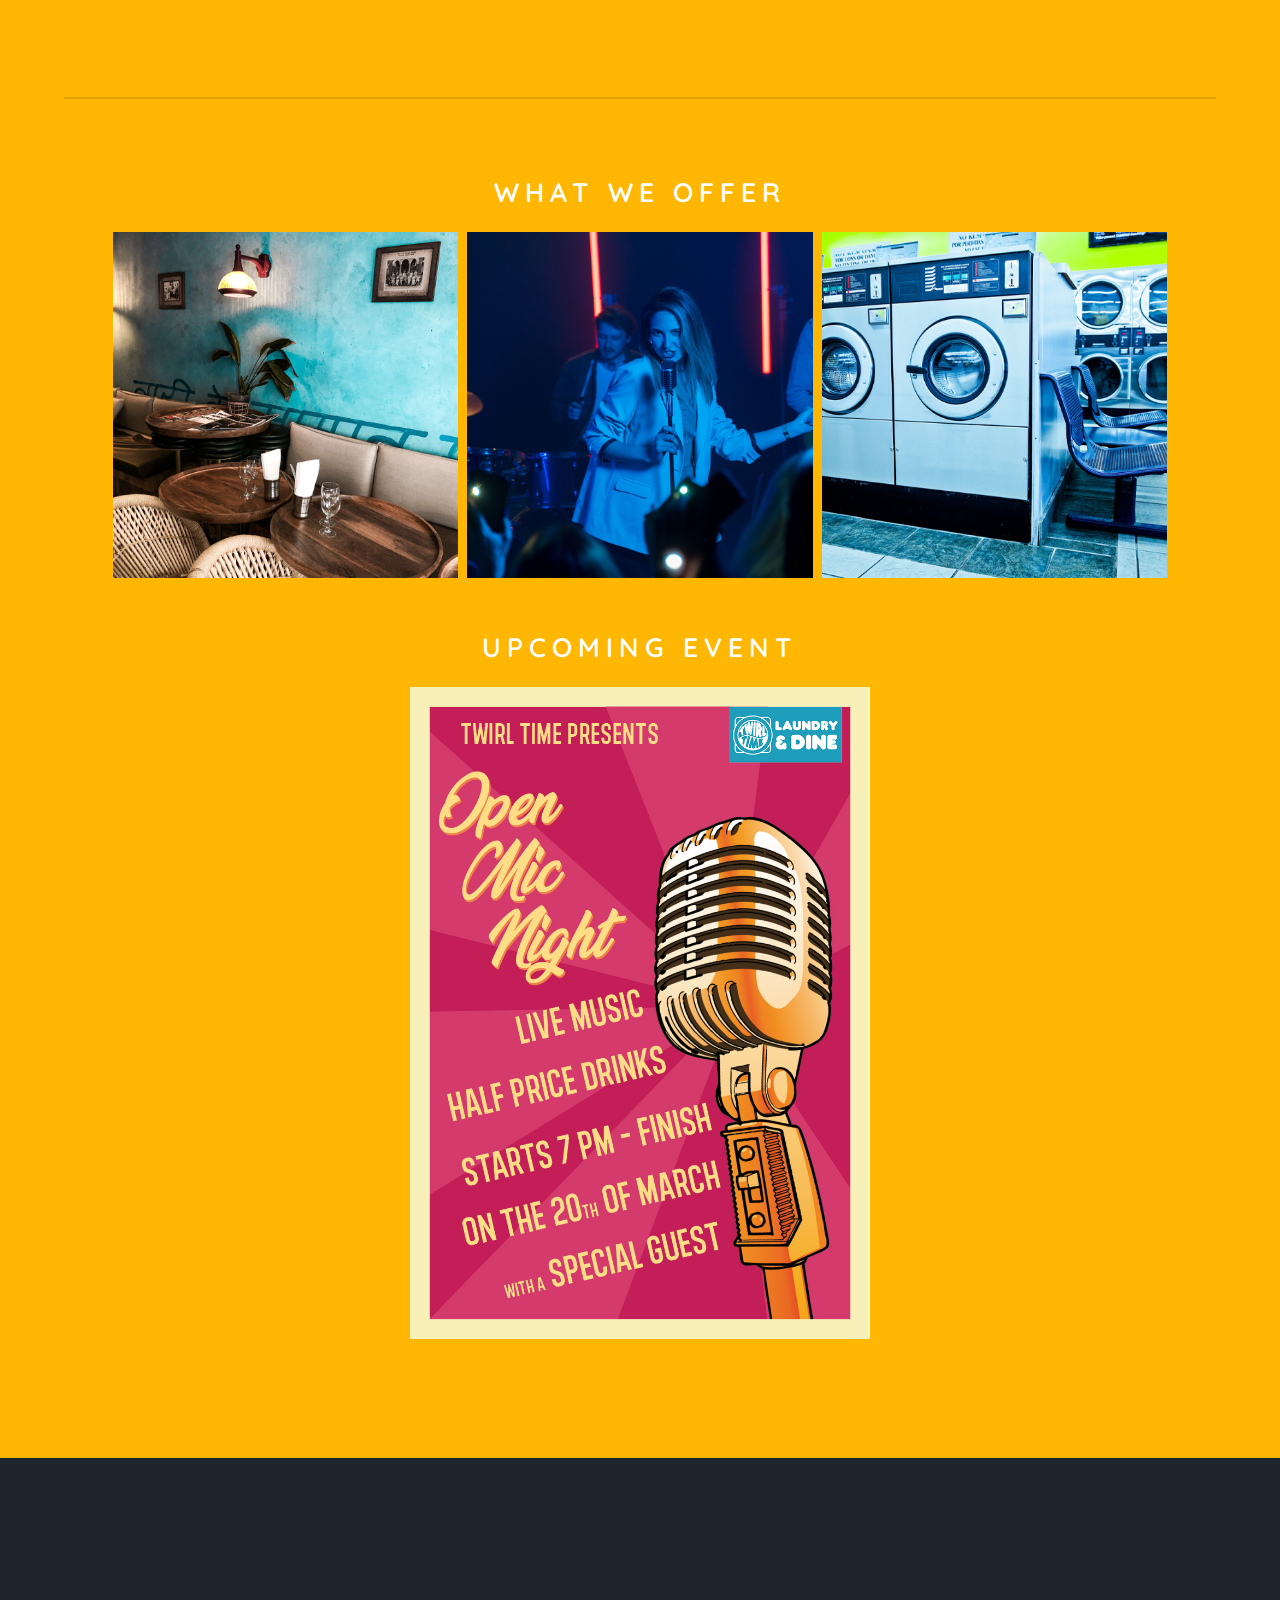
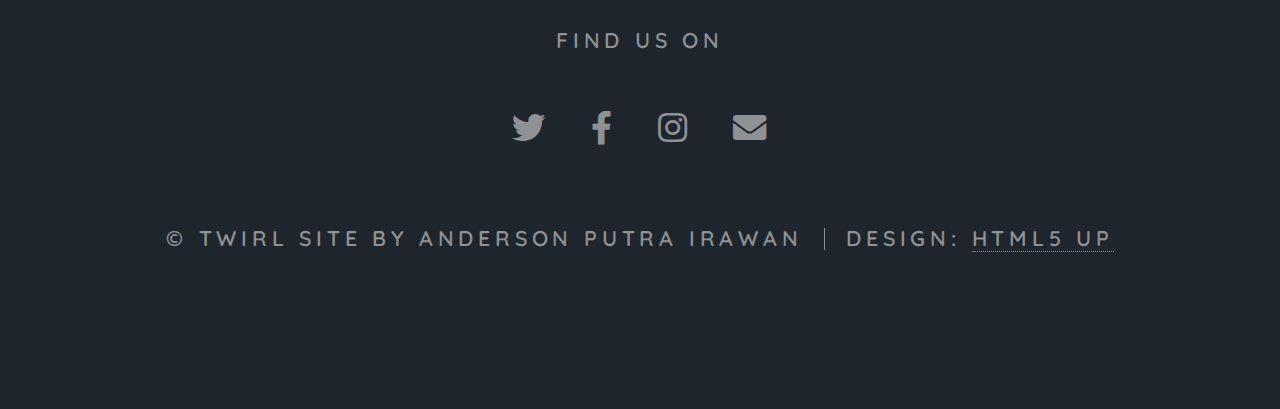
==== commit 47a7955d: "updated images and background color" ====
--- a/index.html
+++ b/index.html
@@ -57,6 +57,7 @@
 					<section id="one" class="wrapper style1 special">
 						<div class="inner">
 								<h2>Laundry hours: 06.00 - 18.00</h2>
+								<hr>
 								<h2>Cafe hours: 05.00 - 20.30</h2>
 							
 						</div>
@@ -65,21 +66,21 @@
 				<!-- Two - Types of Services-->
 					<section id="two" class="wrapper alt style2">
 						<section class="spotlight">
-							<div class="image"><img src="images/laundry_close.jpg" width="30%" height="30%" alt="" /></div><div class="content">
+							<div class="image"><img src="images/laundry_logo.png" width="30%" height="30%" alt="" /></div><div class="content">
 								<h2 class="middle-section">Efficient And Clean Laundry </h2>
 								<p class="middle-section">Plenty of laundry options for all sorts of clothing. Book your wash here.</p>
 								<a href="#" class="button primary fit">See details</a>
 							</div>
 						</section>
 						<section class="spotlight">
-							<div class="image"><img src="images/coffee.jpeg" width="30%" height="30%" alt="" /></div><div class="content">
+							<div class="image"><img src="images/cafe_logo.png" width="30%" height="30%" alt="" /></div><div class="content">
 								<h2 class="middle-section">Take A Sip While You Wait</h2>
 								<p class="middle-section">Check out our menu ranging from hot beverages to our finest cuisine.</p>
 								<a href="#" class="button primary fit">See menu</a>
 							</div>
 						</section>
 						<section class="spotlight">
-							<div class="image"><img src="images/upcoming_events.jpeg" alt="" /></div><div class="content">
+							<div class="image"><img src="images/event_logo.png" alt="" /></div><div class="content">
 								<h2 class="middle-section">Upcoming Events</h2>
 								<p class="middle-section">Save the date! Here are some events coming up this month.</p>
 								<a href="#" class="button primary fit">See events</a>
@@ -106,6 +107,7 @@
 					<div class="inner">
 							<header id="major">
 								<h2>Who are we?</h2>
+								<hr>
 								<p>What is this supposed to say? :D</p>
 							</header>
 
@@ -174,14 +176,23 @@
 					<div class="inner">
 							<header id="major">
 								<h2>Take a peek</h2>
-								<p>What is this supposed to say? :D</p>
+								<hr>
 							</header>
 
-							<img src="images/cafe_preview.jpg" target="blank" width="50%">
-							<img src="images/stage_preview.jpg" target="blank" width="50%">
+							<h1>What we offer</h1>
+
+							<img src="images/preview_cafe.jpg" target="blank" width="30%">
+							<img src="images/preview_stage.jpg" target="blank" width="30%">
+							<img src="images/preview_laundry.jpg" target="blank" width="30%">
+
+							<br><br>
+							<h1>Upcoming Event</h1>
+
+							<img src="images/mic_night.jpg" target="blank" width="40%">
 						
 					</div>
 				</section>
+				
 
 				<!-- Footer -->
 					<footer id="footer">
--- a/assets/css/main.css
+++ b/assets/css/main.css
@@ -2986,7 +2986,7 @@
 		}
 
 		.wrapper.style3 {
-			background-color: #fb8500;
+			background-color: #229fbc;
 			color: rgba(255, 255, 255, 0.50);
 		}
 
@@ -3451,7 +3451,7 @@
 		-webkit-transition: background-color 0.2s ease;
 		-ms-transition: background-color 0.2s ease;
 		transition: background-color 0.2s ease;
-		background: #2e3842;
+		background: #fb8500;
 		height: 3em;
 		left: 0;
 		line-height: 3em;
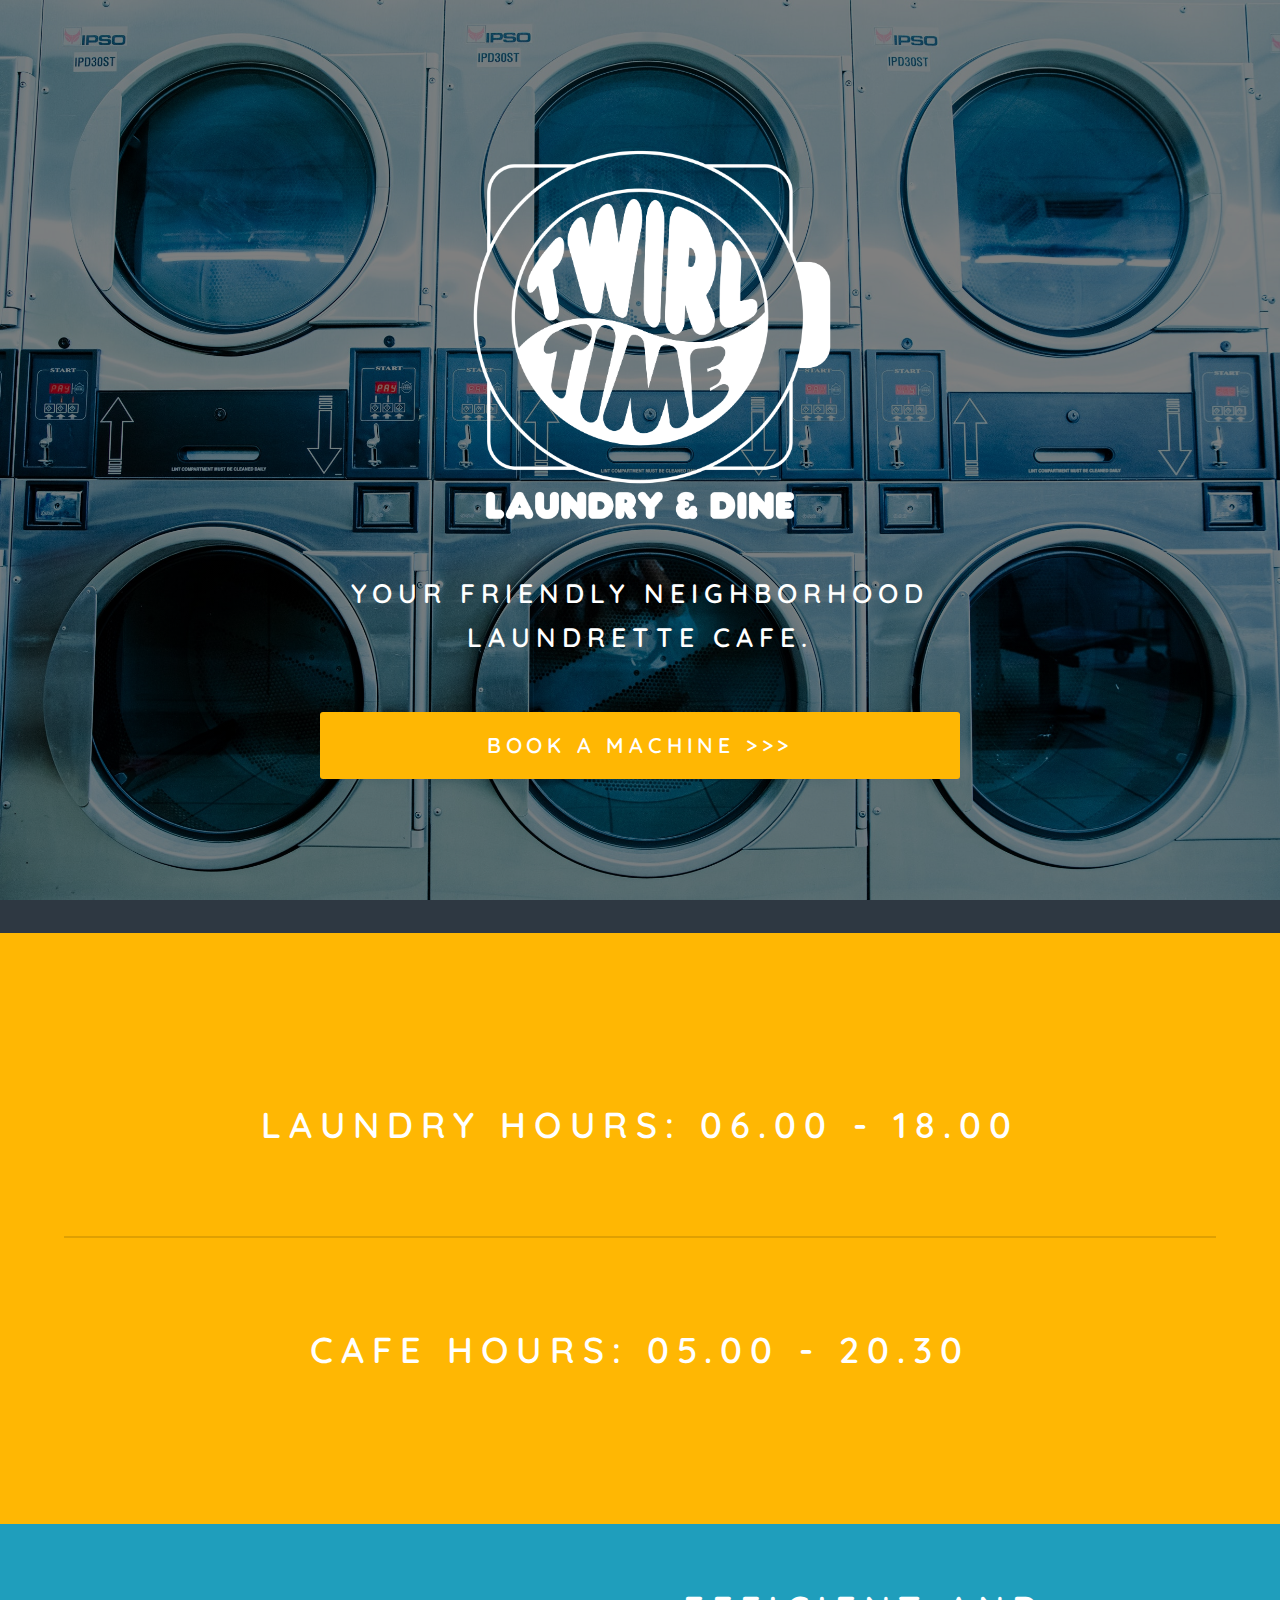
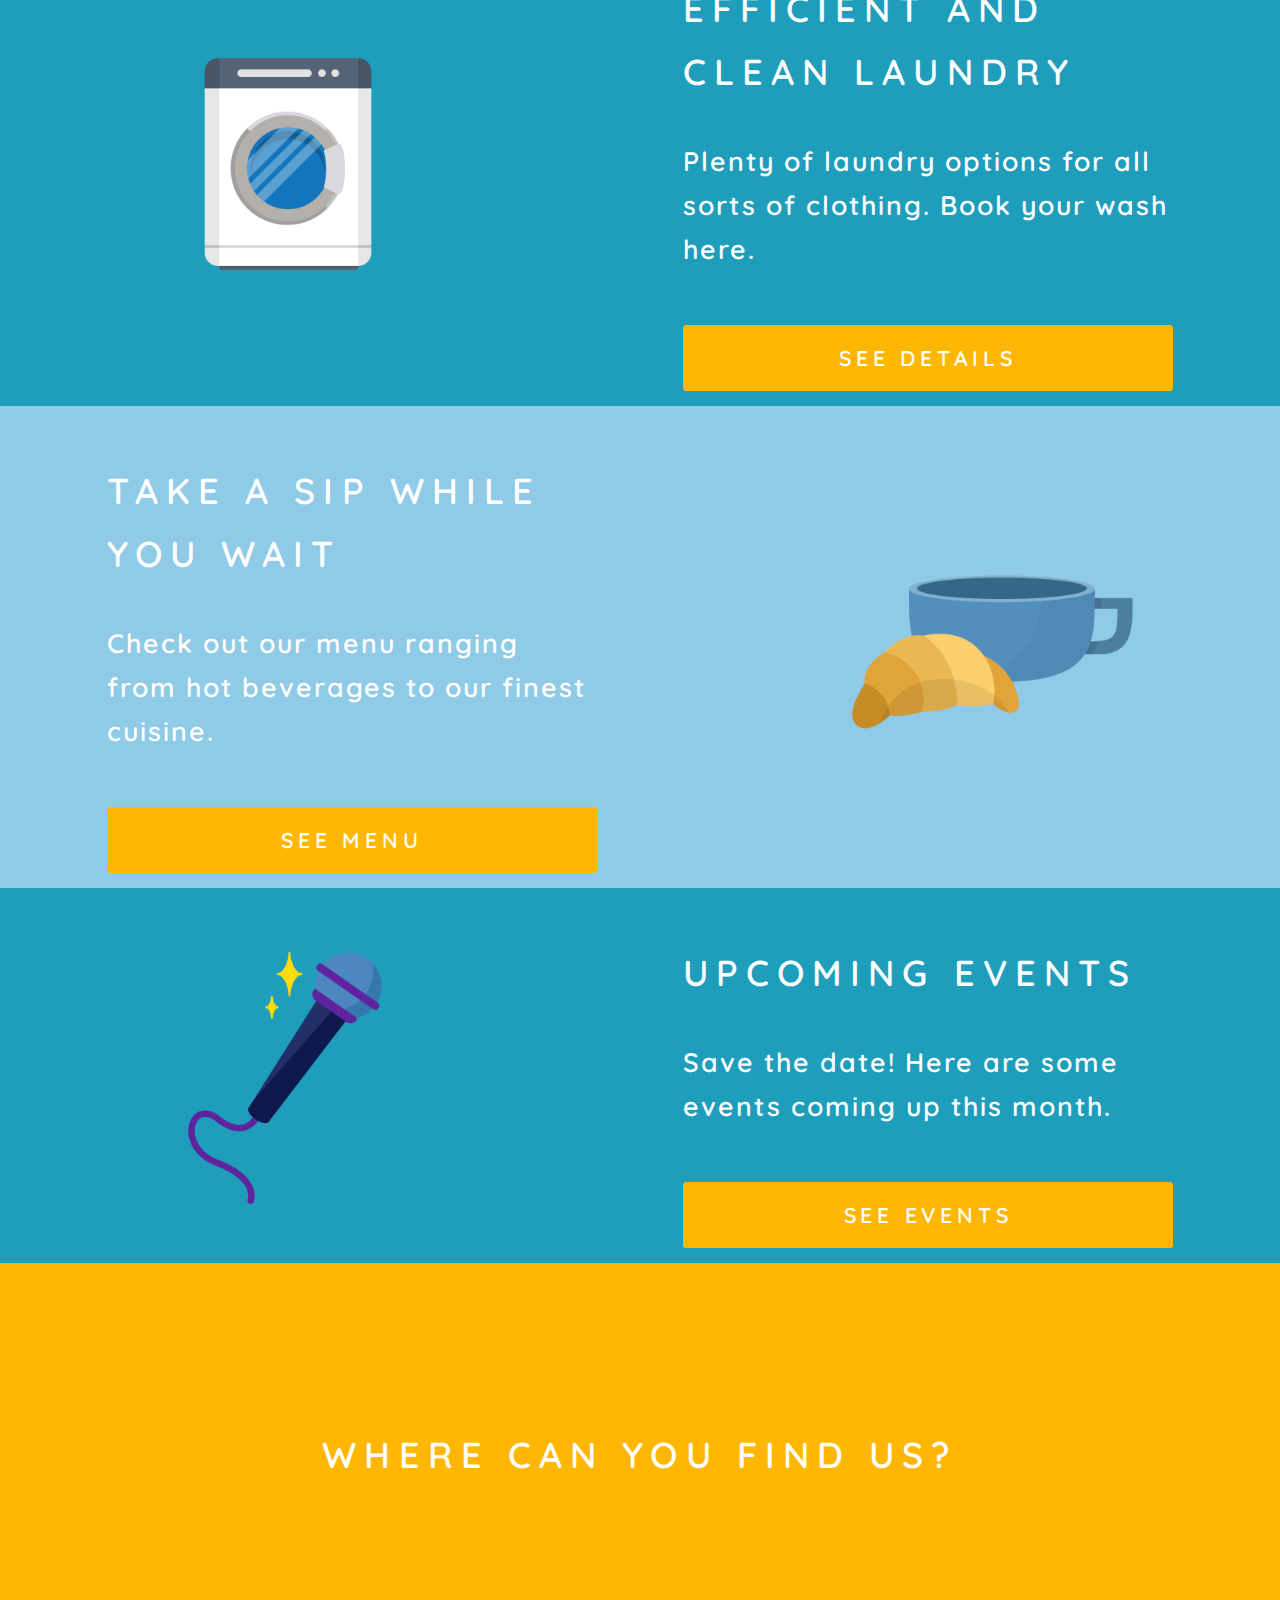
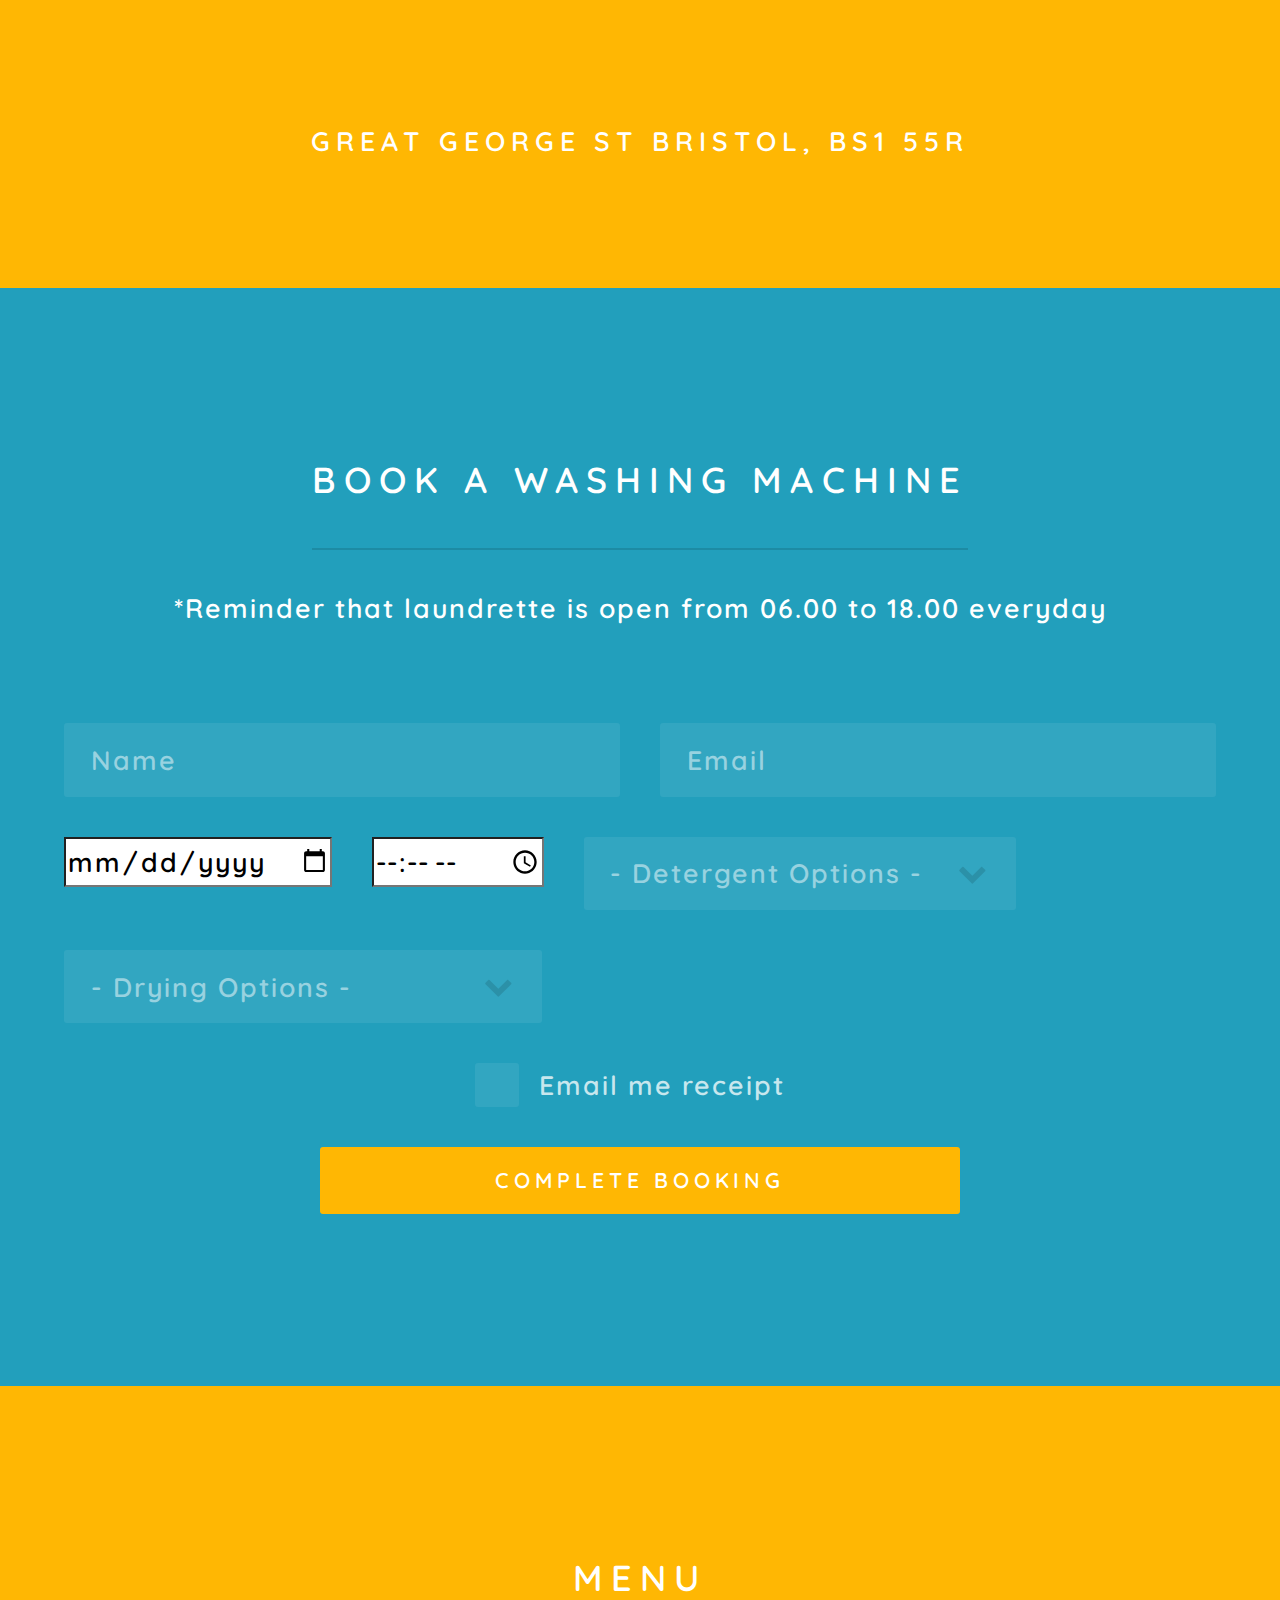
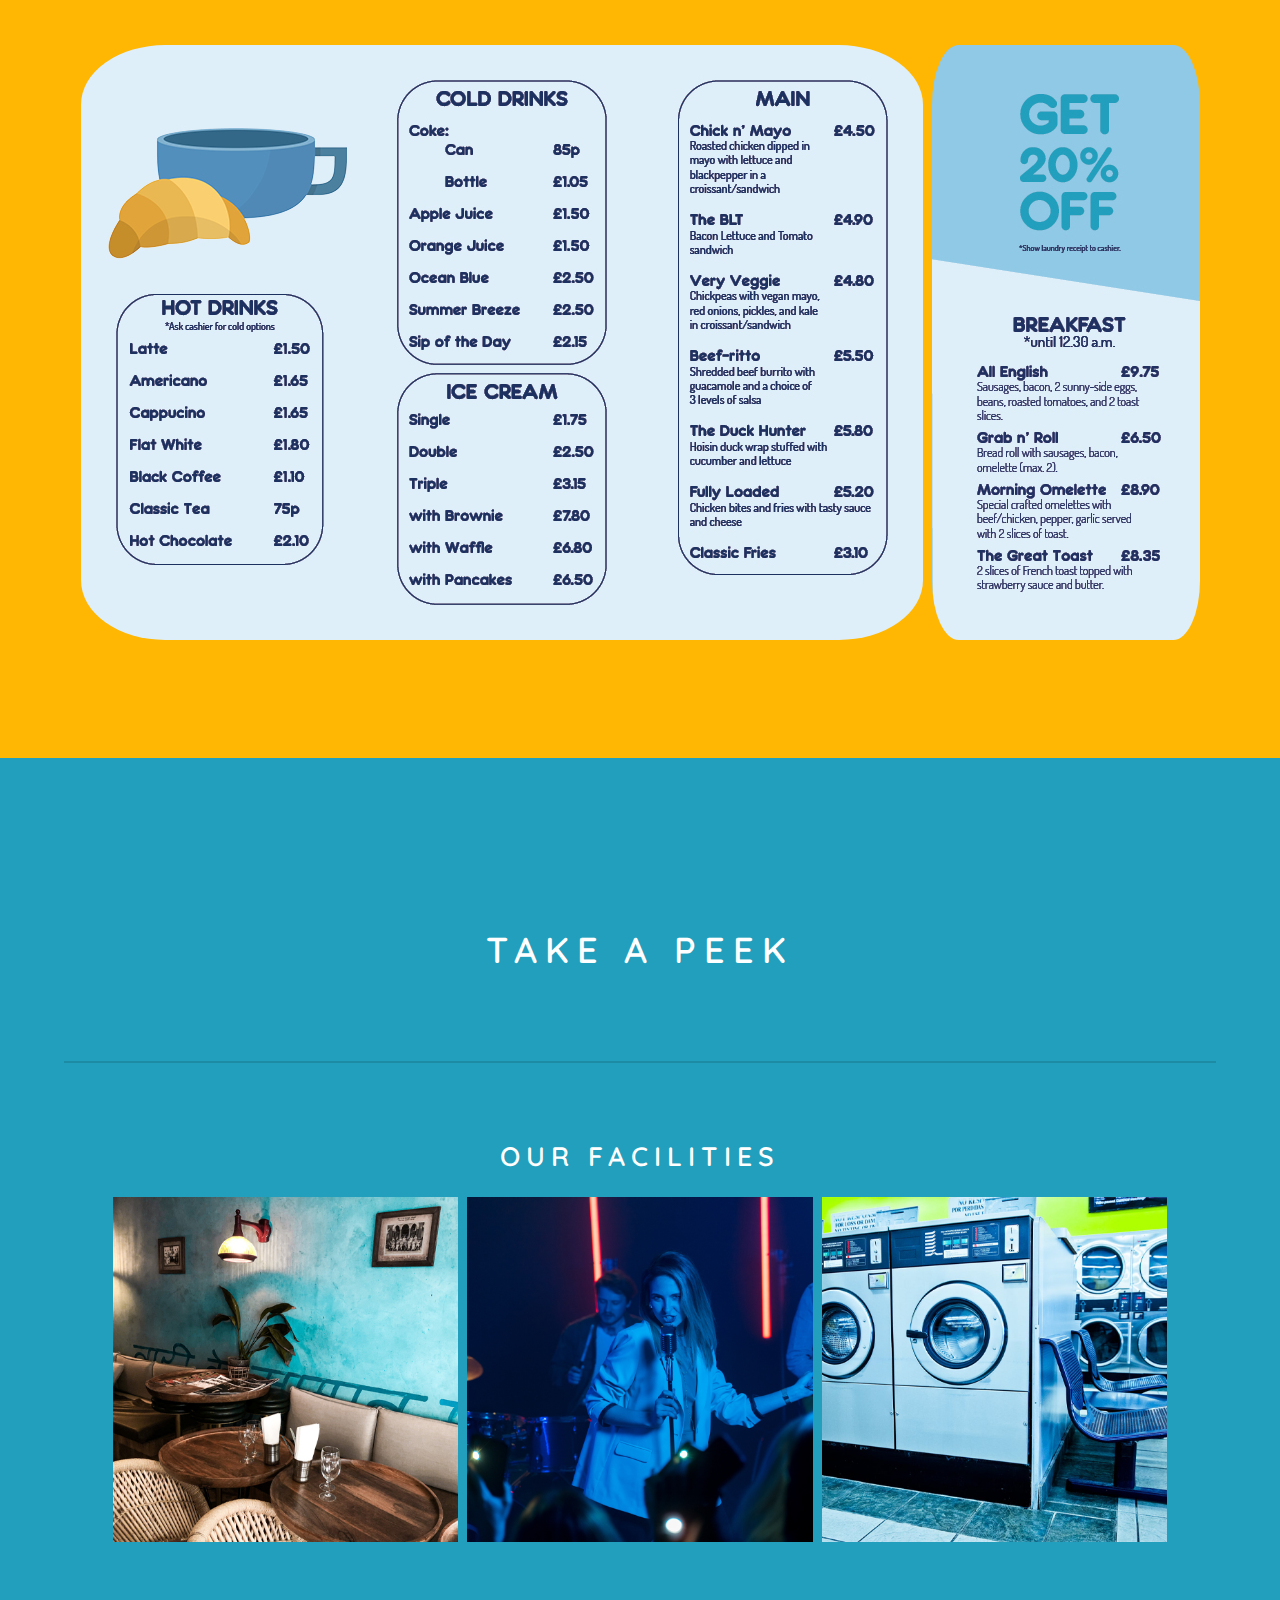
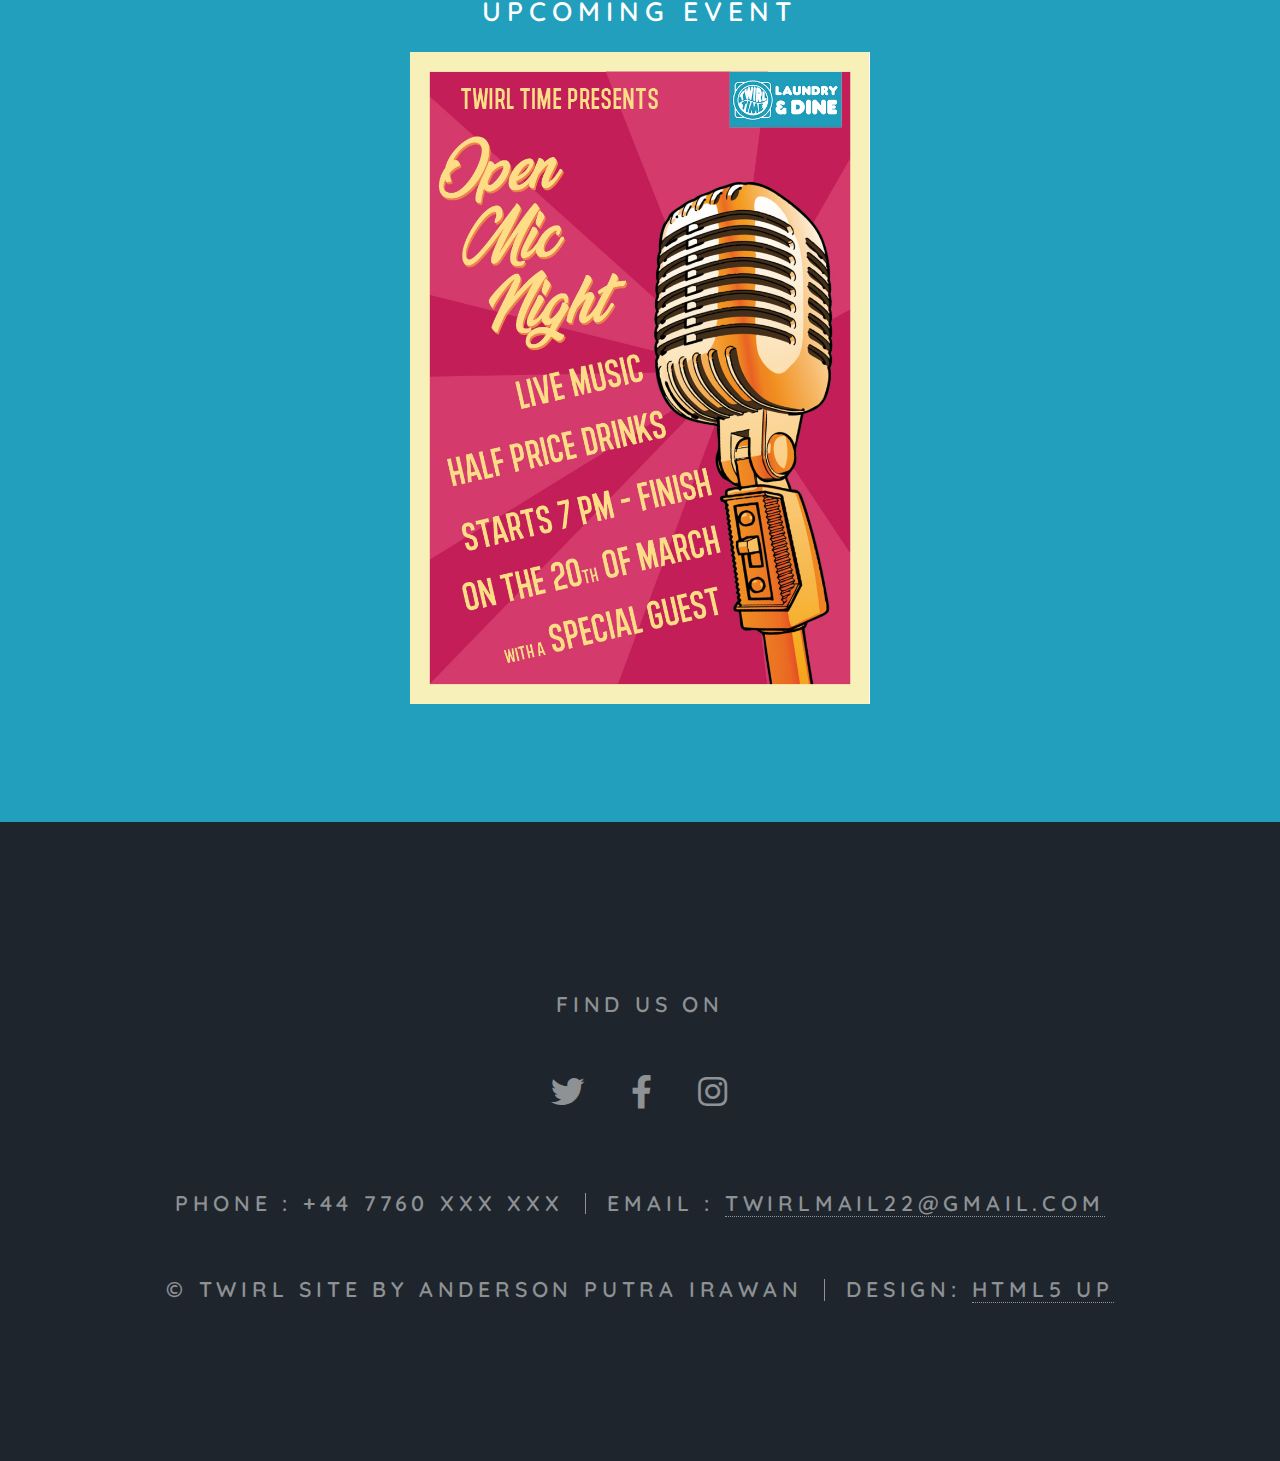
==== commit 6efa7bf2: "finishing up" ====
--- a/index.html
+++ b/index.html
@@ -19,21 +19,6 @@
 				<!-- Header -->
 					<header id="header" class="alt">
 						<h1><a href="index.html">TWIRL TIME</a></h1>
-						<nav id="nav">
-							<ul>
-								<li class="special">
-									
-									<!--<a href="#menu" class="menuToggle"><span>Menu</span></a>-->
-									<div>
-										<!--<ul>
-											<li><a href="index.html">Home</a></li>
-											<li><a href="booking.html">Booking</a></li>
-											<li><a href="elements.html">Elements</a></li>
-										</ul>-->
-									</div>
-								</li>
-							</ul>
-						</nav>
 					</header>
 
 				<!-- Banner -->
@@ -48,7 +33,7 @@
 							<br>
 							<p>Your friendly neighborhood<br>laundrette cafe.</p>
 
-							<a href="#" class="button primary fit">Book a Machine >>></a>
+							<a href="#four" class="button primary fit">Book a Machine >>></a>
 						</div>
 						<!--<a href="#one" class="more scrolly">Start Washing!</a>-->
 					</section>
@@ -69,56 +54,43 @@
 							<div class="image"><img src="images/laundry_logo.png" width="30%" height="30%" alt="" /></div><div class="content">
 								<h2 class="middle-section">Efficient And Clean Laundry </h2>
 								<p class="middle-section">Plenty of laundry options for all sorts of clothing. Book your wash here.</p>
-								<a href="#" class="button primary fit">See details</a>
+								<a href="#four" class="button primary fit">See details</a>
 							</div>
 						</section>
 						<section class="spotlight">
 							<div class="image"><img src="images/cafe_logo.png" width="30%" height="30%" alt="" /></div><div class="content">
 								<h2 class="middle-section">Take A Sip While You Wait</h2>
 								<p class="middle-section">Check out our menu ranging from hot beverages to our finest cuisine.</p>
-								<a href="#" class="button primary fit">See menu</a>
+								<a href="#five" class="button primary fit">See menu</a>
 							</div>
 						</section>
 						<section class="spotlight">
 							<div class="image"><img src="images/event_logo.png" alt="" /></div><div class="content">
 								<h2 class="middle-section">Upcoming Events</h2>
 								<p class="middle-section">Save the date! Here are some events coming up this month.</p>
-								<a href="#" class="button primary fit">See events</a>
+								<a href="#events" class="button primary fit">See events</a>
 							</div>
 						</section>
 					</section>
 
-				<!-- CTA -->
-					<!-- <section id="cta" class="wrapper style4">
-						<div class="inner">
-							<header>
-								<h2>Arcue ut vel commodo</h2>
-								<p>Aliquam ut ex ut augue consectetur interdum endrerit imperdiet amet eleifend fringilla.</p>
-							</header>
-							<ul class="actions stacked">
-								<li><a href="#" class="button fit primary">Activate</a></li>
-								<li><a href="#" class="button fit">Learn More</a></li>
-							</ul>
-						</div>
-					</section> -->
-
-				<!-- About Us -->
-				<section id="one" class="wrapper style1 special">
+				<!-- Location -->
+				<section id="three" class="wrapper style1 special">
 					<div class="inner">
 							<header id="major">
-								<h2>Who are we?</h2>
-								<hr>
-								<p>What is this supposed to say? :D</p>
+								<h2>Where can you find us?</h2>
 							</header>
 
-							<img src="https://unsplash.it/300/300" target="blank" class="profile-picture">      
-							<img src="https://unsplash.it/300/300" target="blank" class="profile-picture">
-						
-					</div>
+					<div><div class="gmap_canvas">
+						<iframe max-width="1000" max-height="1000" id="gmap_canvas" src="https://maps.google.com/maps?q=BS1%205RR&t=&z=13&ie=UTF8&iwloc=&output=embed" frameborder="0" scrolling="no" marginheight="0" marginwidth="0"></iframe>
+						<a href="https://123movies-to.org"></a><br><style>.mapouter{position:relative;text-align:right;height:500px;width:600px;}</style>
+					</div></div>
+					<br>
+					<div><h1>Great George St Bristol, BS1 55R</h1></div>
+	
 				</section>
 
 				<!-- Booking -->
-				<section id="three" class="wrapper style3 special">
+				<section id="four" class="wrapper style3 special">
 					<div class="inner">
 						<header class="major">
 							<h2>Book a washing machine</h2>
@@ -132,13 +104,13 @@
 								<div class="col-6 col-12-xsmall">
 									<input type="email" name="demo-email" id="demo-email" value="" placeholder="Email" />
 								</div>
-								<div class="col-12-small">
+								<div class="col-12-xsmall">
 									<input type="date" name="demo-date" id="demo-email" value="" placeholder="Date" style="color : black" />
 								</div>
-								<div class="col-12-small">
+								<div class="col-12-xsmall">
 									<input type="time" name="demo-time" id="demo-email" value="" placeholder="Time" style="color : black" />
 								</div>
-								<div class="col-12-xsmall">
+								<div class="col-12-medium">
 									<select name="demo-category" id="demo-category">
 										<option value="">- Detergent Options -</option>
 										<option value="1">Ultra Clean (£5.50)</option>
@@ -147,7 +119,7 @@
 										<option value="1">Basic Bronze (£1.80)</option>
 									</select>
 								</div>
-								<div class="col-12-xsmall">
+								<div class="col-12-medium">
 									<select name="demo-category" id="demo-category">
 										<option value="">- Drying Options -</option>
 										<option value="1">Ironed and Folded (£7.00)</option>
@@ -160,7 +132,7 @@
 									<label for="demo-copy">Email me receipt</label>
 								</div>
 								<div class="col-12">
-									<a href="#" class="button primary fit">Complete Booking</a>
+									<a href="booking.html" class="button primary fit">Complete Booking</a>
 								</div>
 							</div>
 						</form>
@@ -171,26 +143,36 @@
 					
 				</section>
 
-				<!-- Preview -->
-				<section id="one" class="wrapper style1 special">
+				<!-- Menu -->
+				<section id="five" class="wrapper style1 special">
+					<header id="major">
+						<h2>Menu</h2>
+					</header>
+					<img class="rounded" src="images/mainmenu.jpg" target="blank">
+					<img class="rounded" src="images/breakfast.jpg" target="blank">
+				</section>
+
+				<!-- Other Info -->
+				<section id="six" class="wrapper style3 special">
 					<div class="inner">
+						<div class="inner">
 							<header id="major">
 								<h2>Take a peek</h2>
 								<hr>
 							</header>
 
-							<h1>What we offer</h1>
+							<h1>Our Facilities</h1>
 
 							<img src="images/preview_cafe.jpg" target="blank" width="30%">
 							<img src="images/preview_stage.jpg" target="blank" width="30%">
 							<img src="images/preview_laundry.jpg" target="blank" width="30%">
 
 							<br><br>
-							<h1>Upcoming Event</h1>
+							<h1 id="events">Upcoming Event</h1>
 
 							<img src="images/mic_night.jpg" target="blank" width="40%">
 						
-					</div>
+					</div>	
 				</section>
 				
 
@@ -198,10 +180,12 @@
 					<footer id="footer">
 						<div class="copyright">Find us on</div><br>
 						<ul class="icons">
-							<li><a href="#" class="icon brands fa-twitter"><span class="label">Twitter</span></a></li>
-							<li><a href="#" class="icon brands fa-facebook-f"><span class="label">Facebook</span></a></li>
-							<li><a href="#" class="icon brands fa-instagram"><span class="label">Instagram</span></a></li>
-							<li><a href="#" class="icon solid fa-envelope"><span class="label">Email</span></a></li>
+							<li><a href="https://twitter.com/" class="icon brands fa-twitter"><span class="label">Twitter</span></a></li>
+							<li><a href="https://www.facebook.com/" class="icon brands fa-facebook-f"><span class="label">Facebook</span></a></li>
+							<li><a href="https://www.instagram.com/" class="icon brands fa-instagram"><span class="label">Instagram</span></a></li>
+						</ul>
+						<ul class="copyright">
+							<li>Phone : +44 7760 XXX XXX</li><li>Email : <a href="https://mail.google.com">twirlmail22@gmail.com</a></li>
 						</ul>
 						<ul class="copyright">
 							<li>&copy; Twirl Site by Anderson Putra Irawan</li><li>Design: <a href="http://html5up.net">HTML5 UP</a></li>
--- a/assets/css/main.css
+++ b/assets/css/main.css
@@ -2709,15 +2709,15 @@
 		}
 
 		.spotlight:nth-child(1) {
-			background-color: rgb(255, 255, 255);
+			background-color: rgb(31, 158, 188);
 		}
 
 		.spotlight:nth-child(2) {
-			background-color: rgb(225, 225, 225);
+			background-color: rgb(143, 202, 230);
 		}
 
 		.spotlight:nth-child(3) {
-			background-color: rgb(255, 255, 255);
+			background-color: rgb(31, 158, 188);
 		}
 
 		.spotlight:nth-child(4) {
@@ -4012,17 +4012,17 @@
 	}
 
 	.middle-section {
-		color: #1d242a;
+		color: #fff;
 	}
 
 	.dropdown-scrollbar {
     height: 50px;
     overflow: scroll;
 }
-
-	.profile-picture {
-		border-radius: 50%;
-		max-width: 30%;
+	.rounded {
+		border-radius: 10%;
+		max-width: 100%;
+		height: auto;
 	}
 
 	.whitelogo2 {
